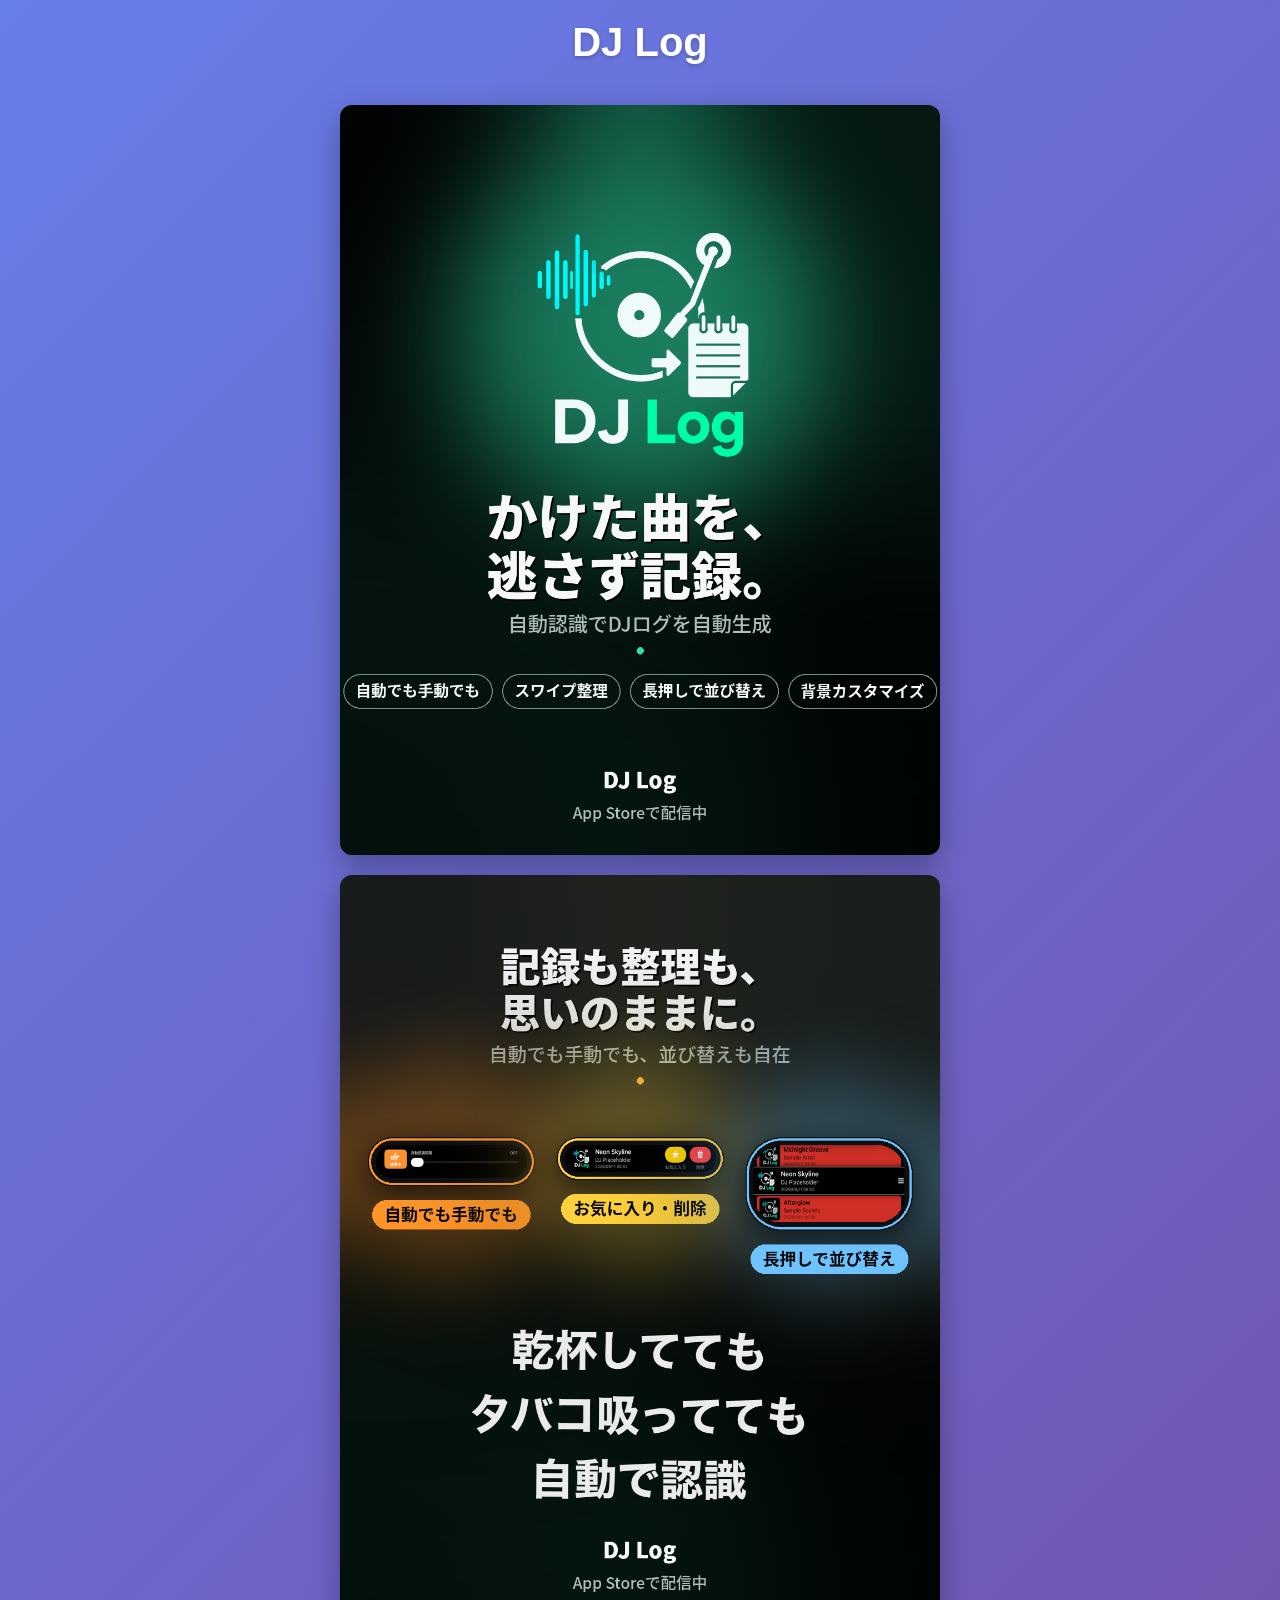
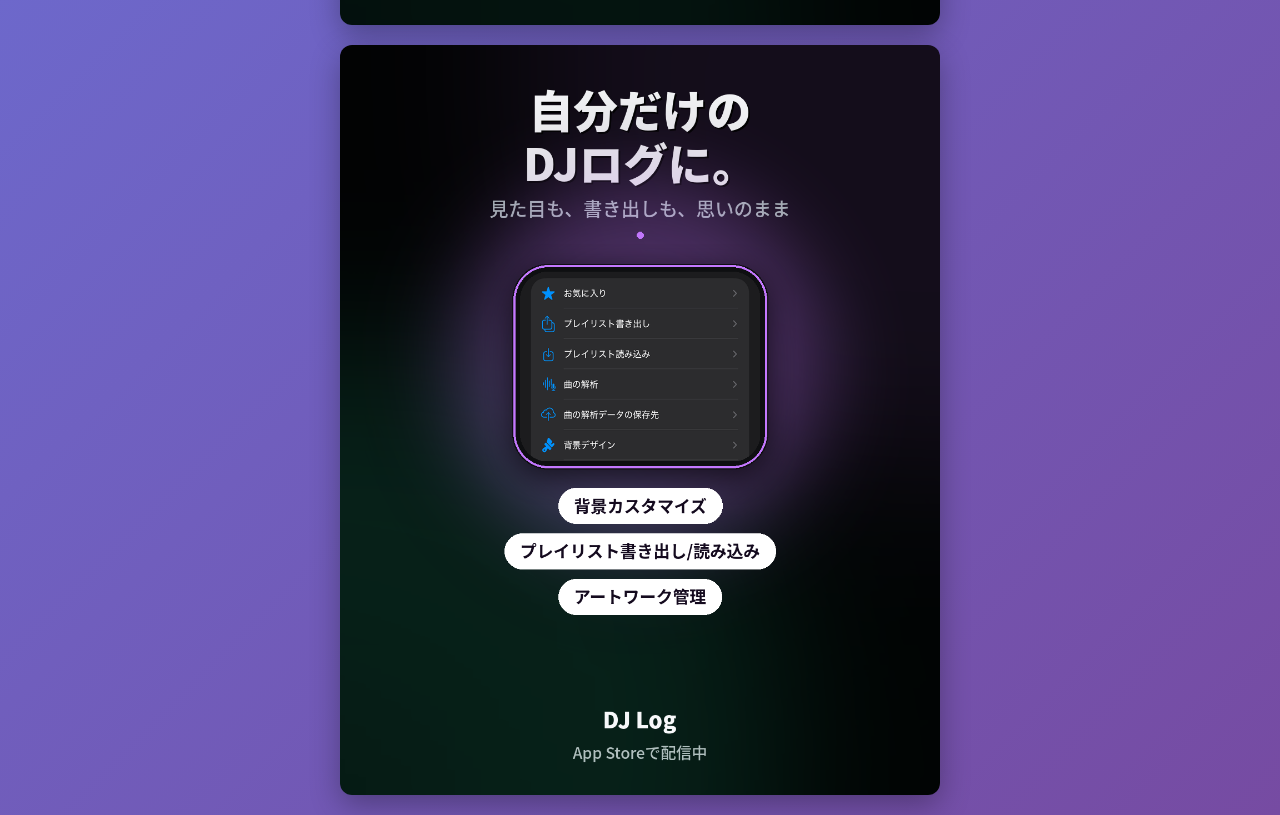
==== index.html @ 454a3922 "Add files via upload" ====
<!DOCTYPE html>
<html lang="ja">
<head>
    <meta charset="UTF-8">
    <meta name="viewport" content="width=device-width, initial-scale=1.0">
    <title>DJ Log</title>
    <style>
        * {
            margin: 0;
            padding: 0;
            box-sizing: border-box;
        }

        body {
            font-family: -apple-system, BlinkMacSystemFont, 'Segoe UI', Roboto, 'Helvetica Neue', Arial, sans-serif;
            background: linear-gradient(135deg, #667eea 0%, #764ba2 100%);
            min-height: 100vh;
            display: flex;
            justify-content: center;
            align-items: center;
            padding: 20px;
        }

        .container {
            max-width: 600px;
            width: 100%;
        }

        .images-wrapper {
            display: flex;
            flex-direction: column;
            gap: 20px;
        }

        .image-item {
            width: 100%;
            border-radius: 12px;
            overflow: hidden;
            box-shadow: 0 10px 30px rgba(0, 0, 0, 0.3);
            transition: transform 0.3s ease, box-shadow 0.3s ease;
        }

        .image-item:hover {
            transform: translateY(-5px);
            box-shadow: 0 15px 40px rgba(0, 0, 0, 0.4);
        }

        .image-item img {
            width: 100%;
            height: auto;
            display: block;
        }

        h1 {
            text-align: center;
            color: white;
            margin-bottom: 40px;
            font-size: 2.5em;
            text-shadow: 0 2px 4px rgba(0, 0, 0, 0.2);
        }
    </style>
</head>
<body>
    <div class="container">
        <h1>DJ Log</h1>
        <div class="images-wrapper">
            <div class="image-item">
                <img src="images/01_hero.png" alt="DJ Log - Hero">
            </div>
            <div class="image-item">
                <img src="images/02_features.png" alt="DJ Log - Features">
            </div>
            <div class="image-item">
                <img src="images/03_customize.png" alt="DJ Log - Customize">
            </div>
        </div>
    </div>
</body>
</html>
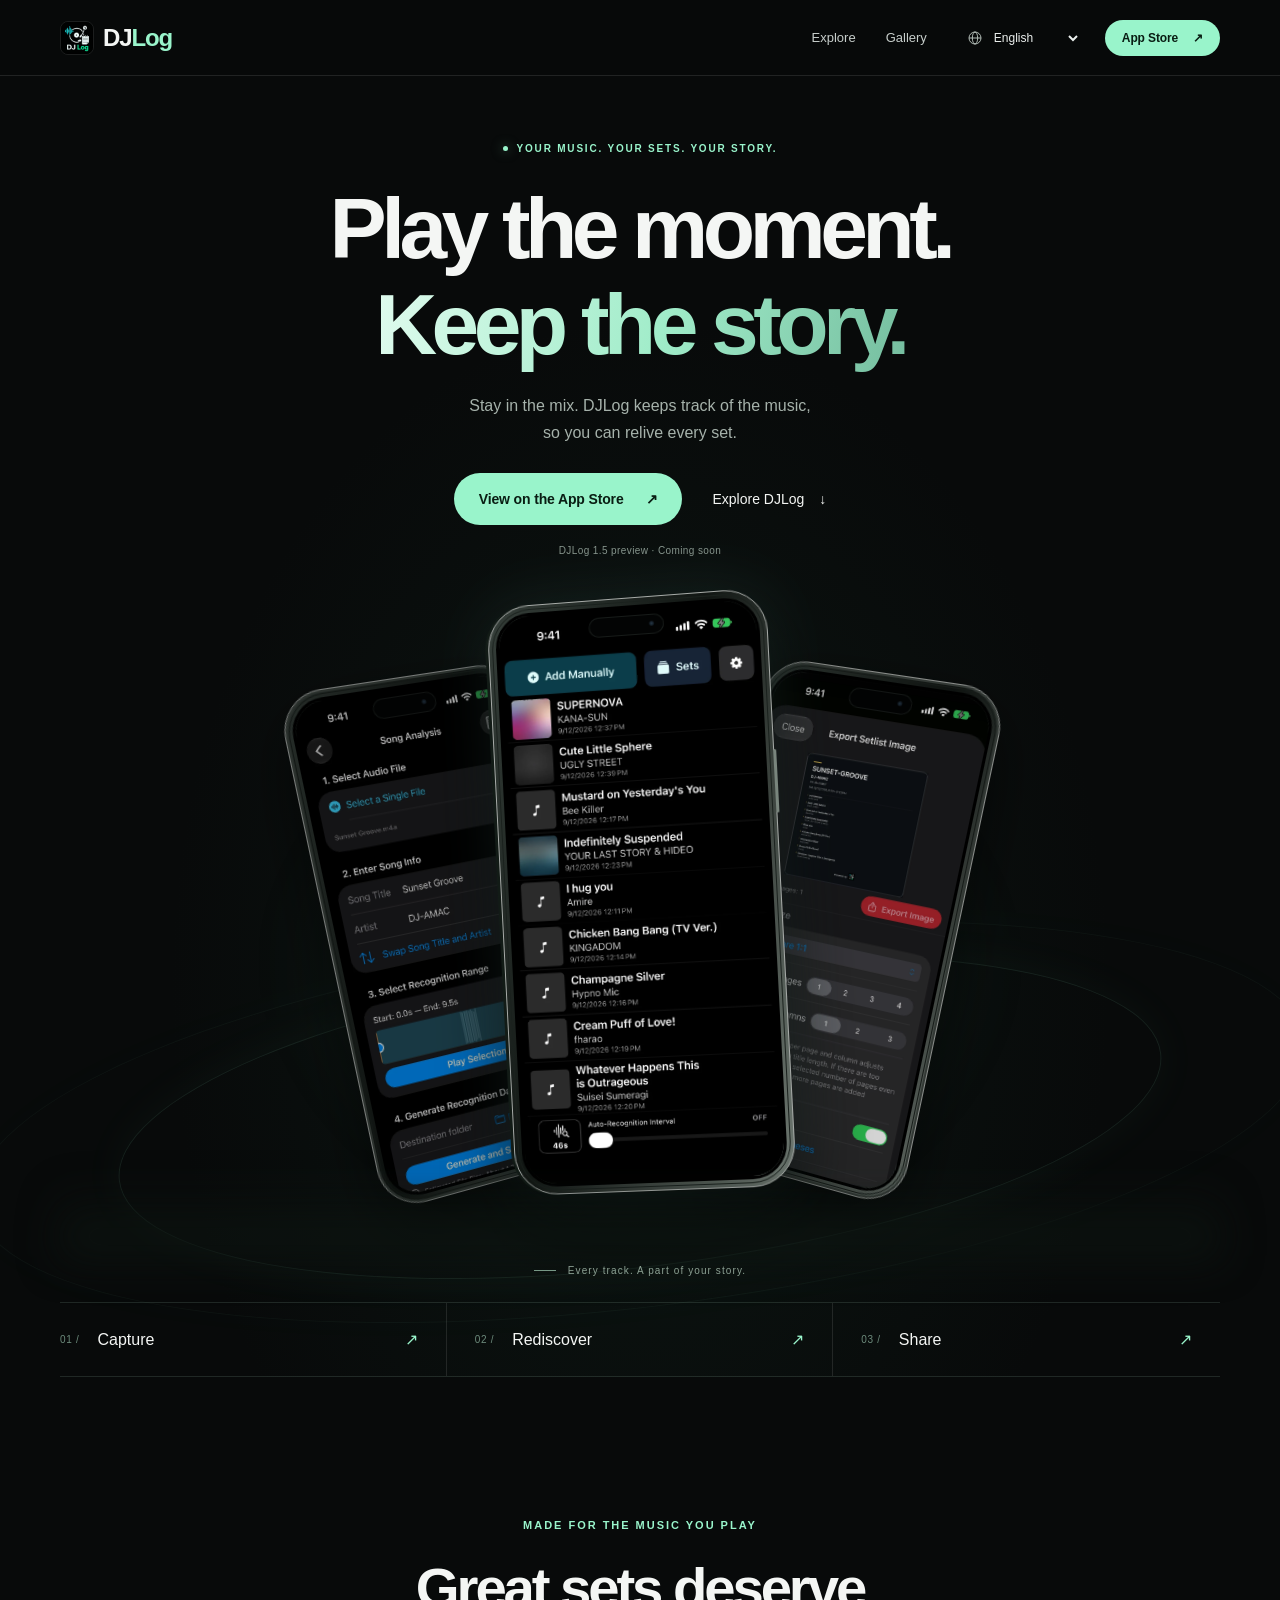
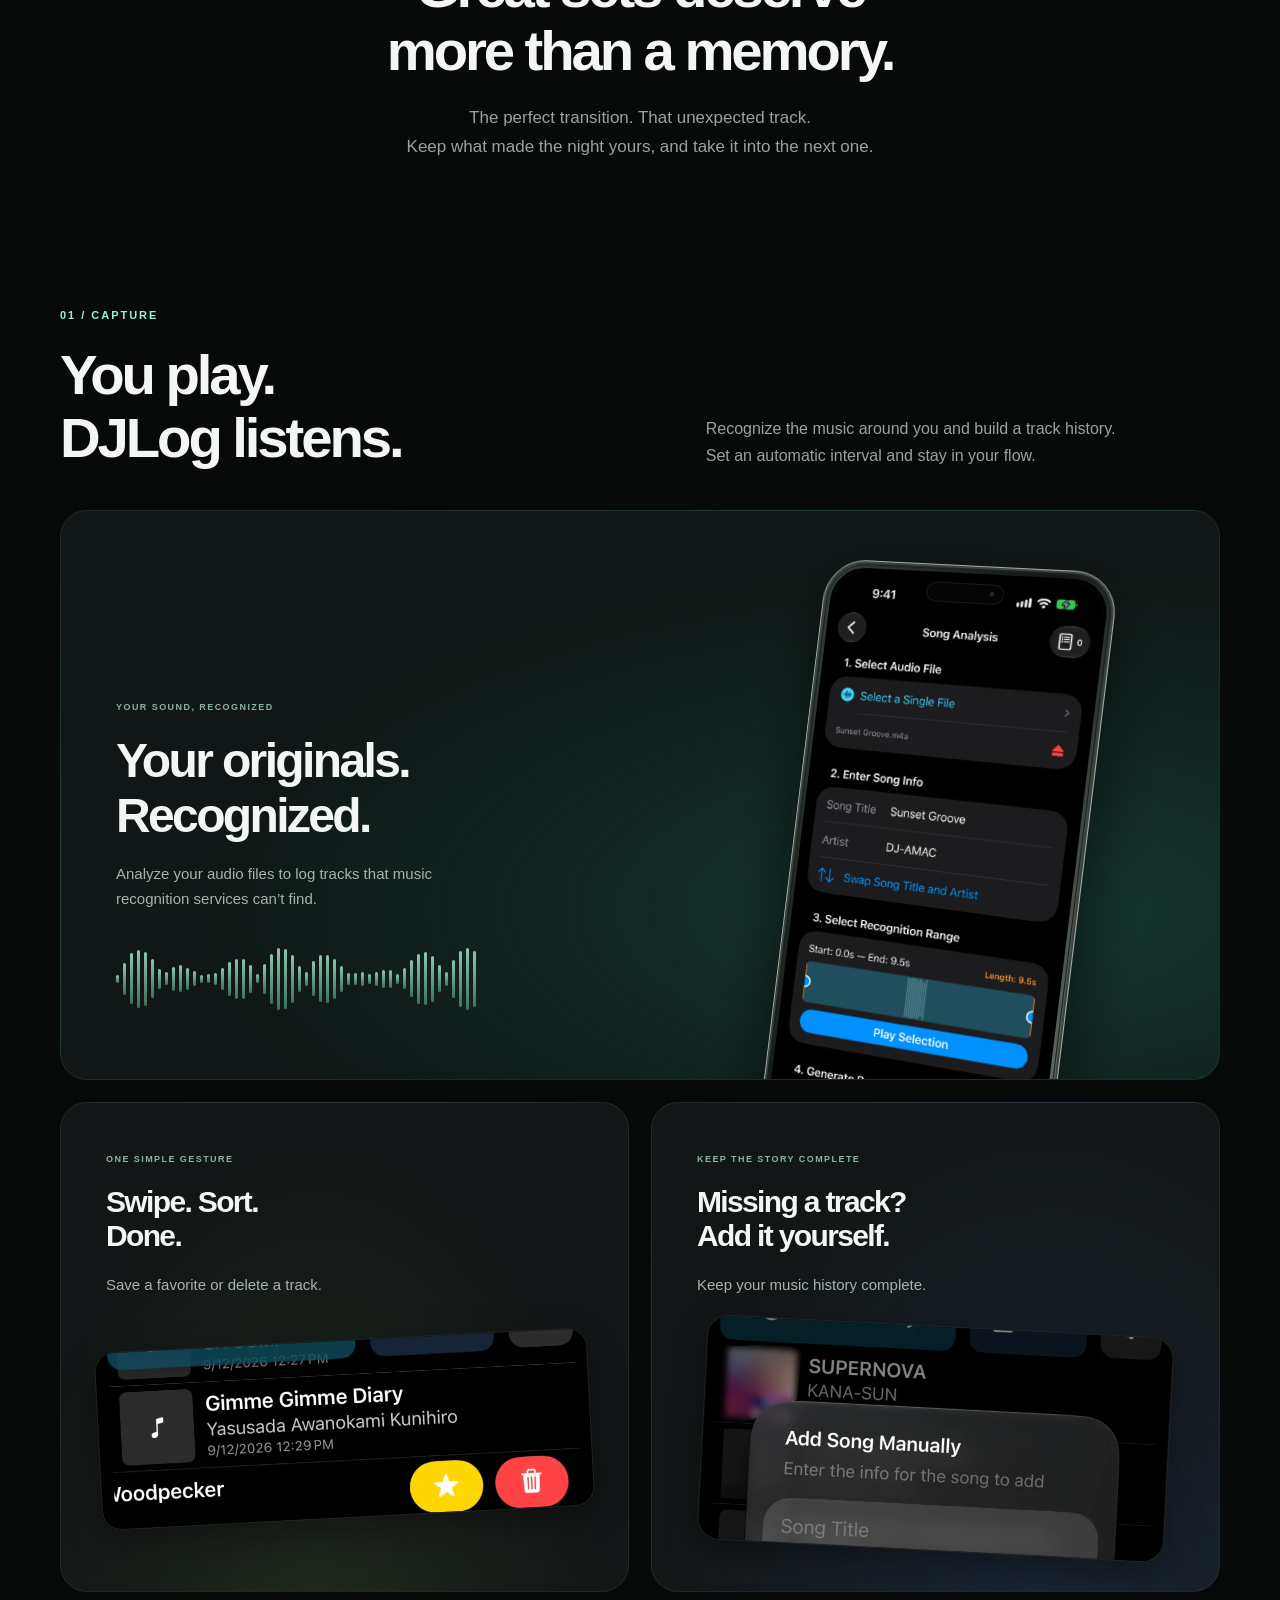
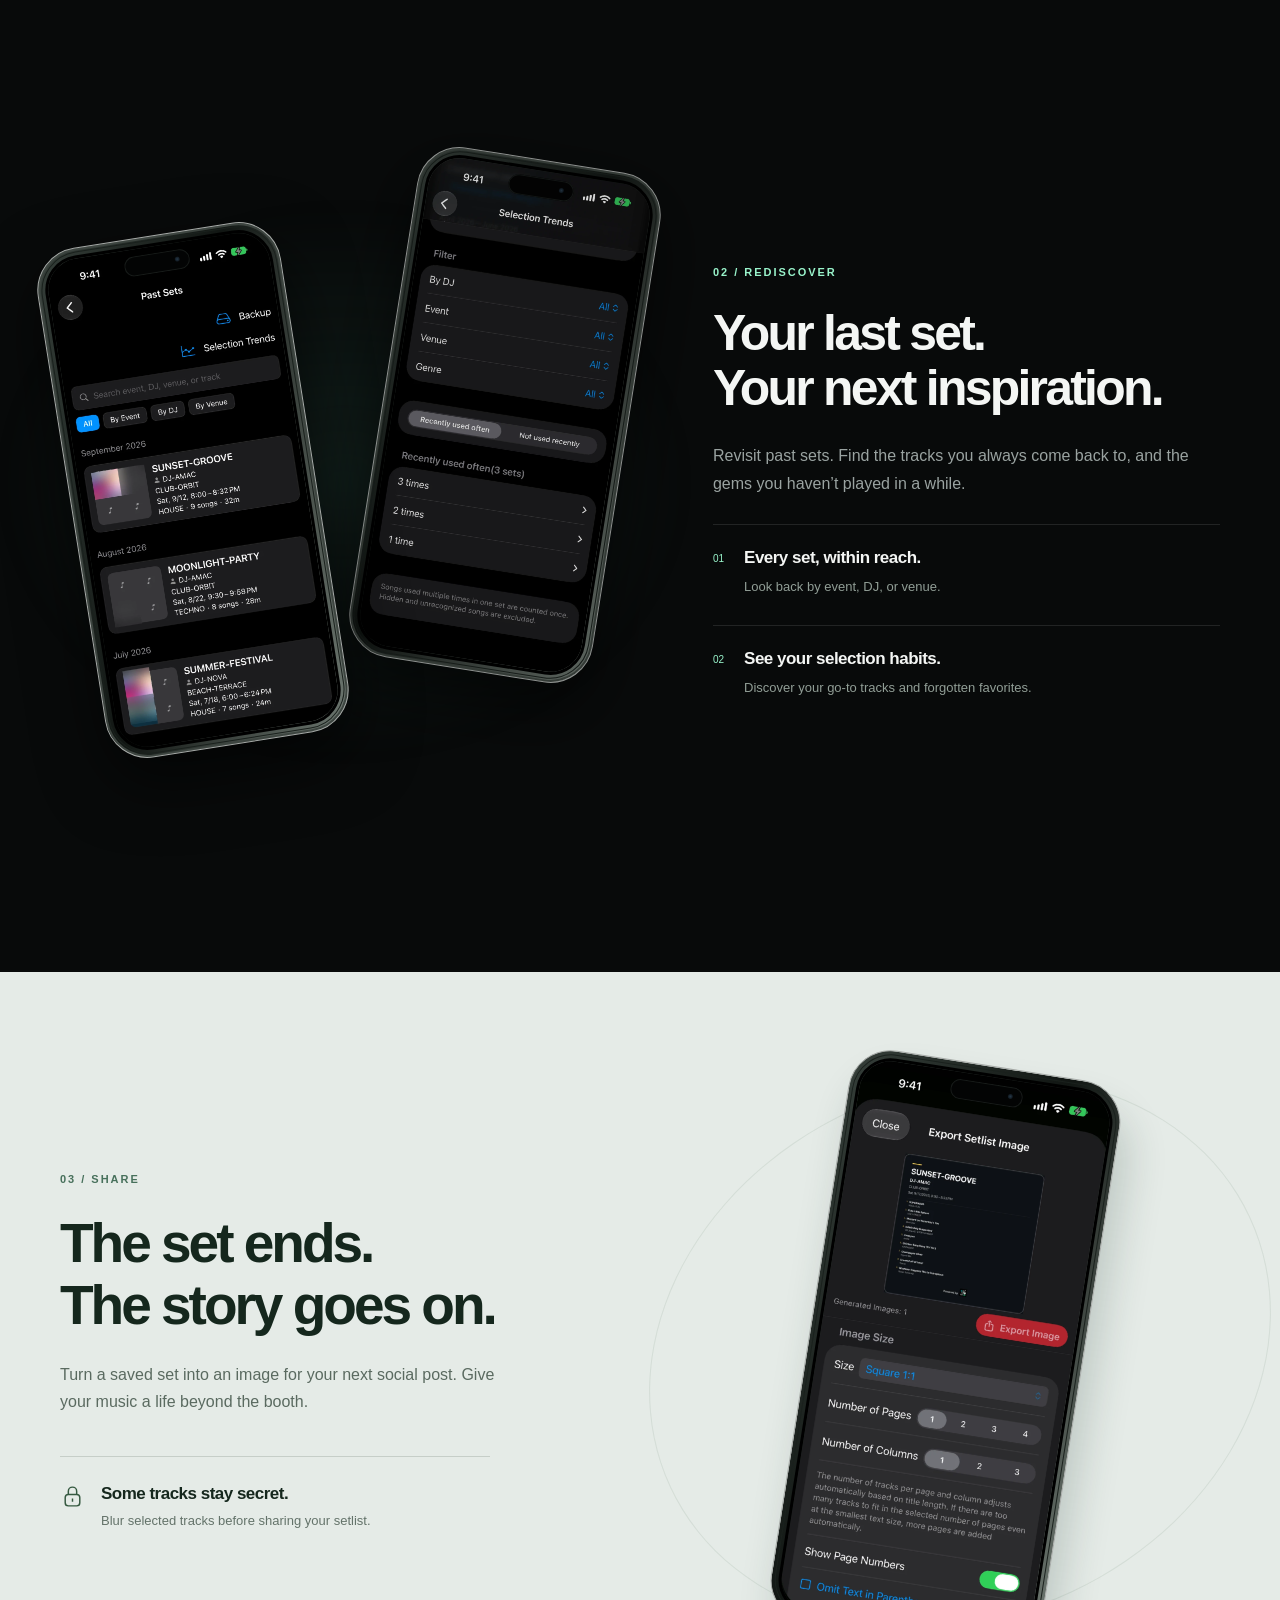
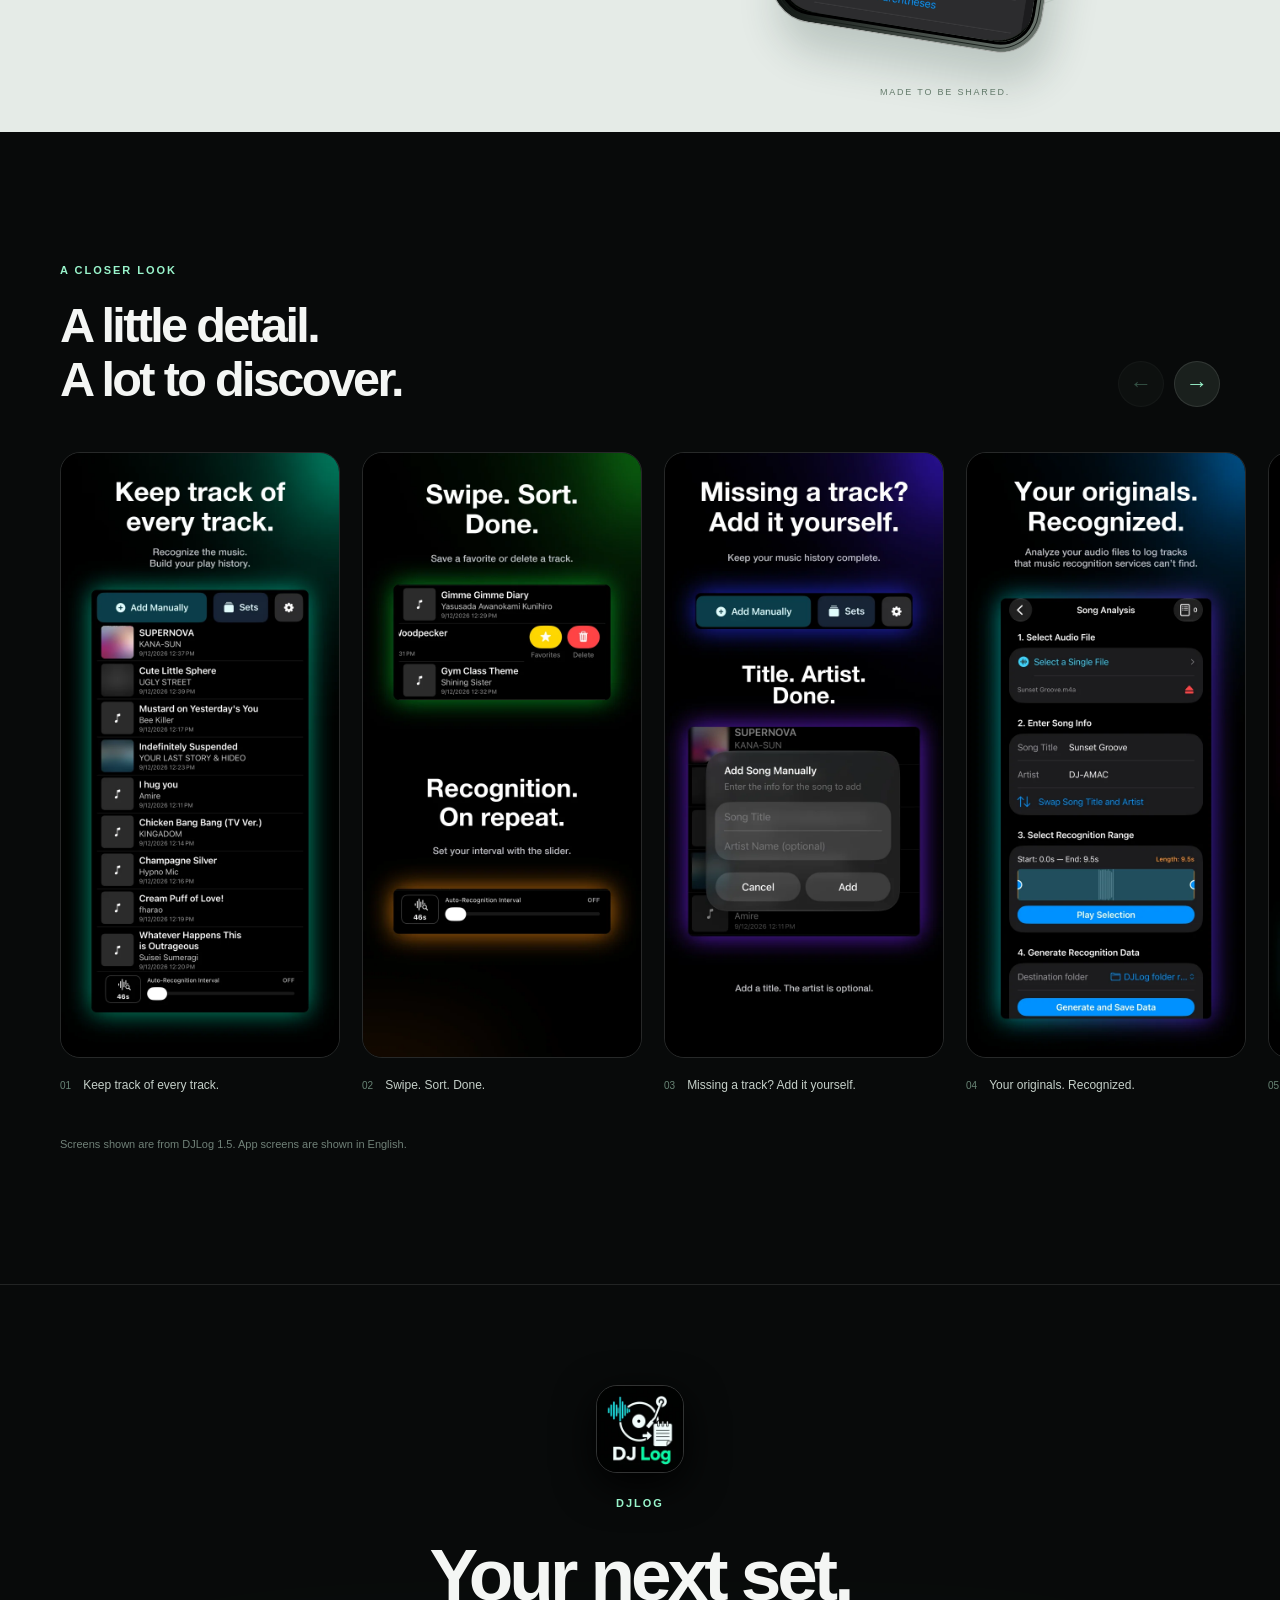
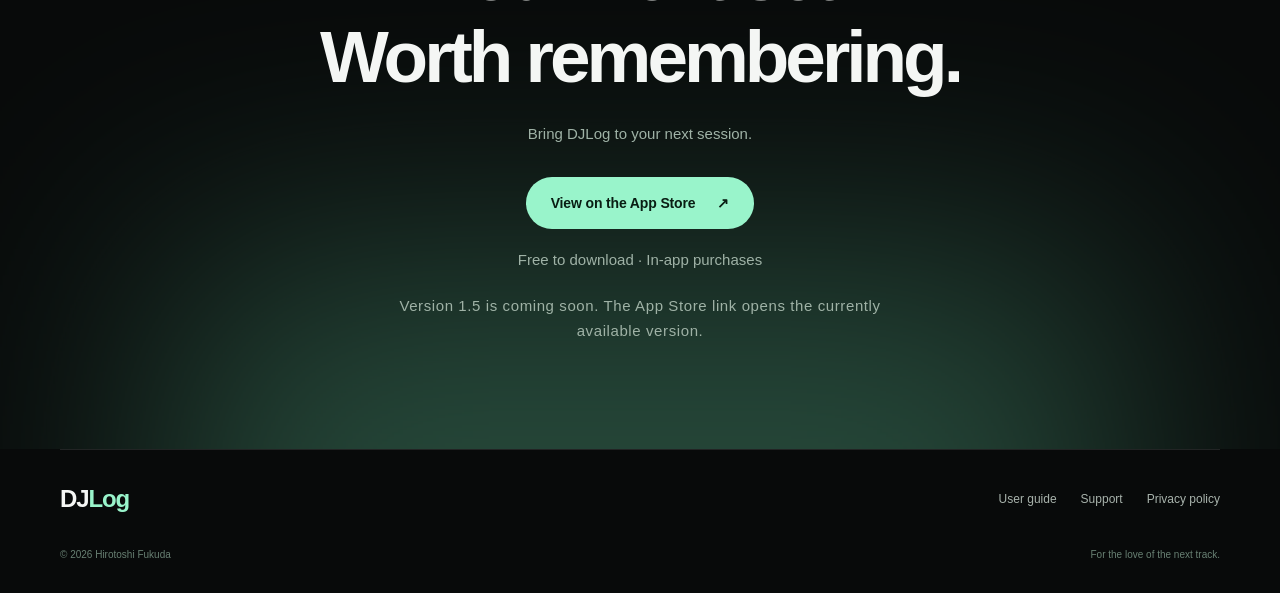
==== commit ccd59456: "Renew homepage design and restore manual page Replace index.html with the redesigned 1.5 preview hom" ====
--- a/index.html
+++ b/index.html
@@ -1,79 +1,101 @@
-<!DOCTYPE html>
-<html lang="ja">
+<!doctype html>
+<html lang="en">
 <head>
-    <meta charset="UTF-8">
-    <meta name="viewport" content="width=device-width, initial-scale=1.0">
-    <title>DJ Log</title>
-    <style>
-        * {
-            margin: 0;
-            padding: 0;
-            box-sizing: border-box;
-        }
-
-        body {
-            font-family: -apple-system, BlinkMacSystemFont, 'Segoe UI', Roboto, 'Helvetica Neue', Arial, sans-serif;
-            background: linear-gradient(135deg, #667eea 0%, #764ba2 100%);
-            min-height: 100vh;
-            display: flex;
-            justify-content: center;
-            align-items: center;
-            padding: 20px;
-        }
-
-        .container {
-            max-width: 600px;
-            width: 100%;
-        }
-
-        .images-wrapper {
-            display: flex;
-            flex-direction: column;
-            gap: 20px;
-        }
-
-        .image-item {
-            width: 100%;
-            border-radius: 12px;
-            overflow: hidden;
-            box-shadow: 0 10px 30px rgba(0, 0, 0, 0.3);
-            transition: transform 0.3s ease, box-shadow 0.3s ease;
-        }
-
-        .image-item:hover {
-            transform: translateY(-5px);
-            box-shadow: 0 15px 40px rgba(0, 0, 0, 0.4);
-        }
-
-        .image-item img {
-            width: 100%;
-            height: auto;
-            display: block;
-        }
-
-        h1 {
-            text-align: center;
-            color: white;
-            margin-bottom: 40px;
-            font-size: 2.5em;
-            text-shadow: 0 2px 4px rgba(0, 0, 0, 0.2);
-        }
-    </style>
+  <meta charset="utf-8">
+  <meta name="viewport" content="width=device-width,initial-scale=1">
+  <meta name="theme-color" content="#080a0a">
+  <meta name="description" content="Capture your music, rediscover your selections, and share your setlists. Meet DJLog 1.5 for iPhone.">
+  <meta name="robots" content="noindex,nofollow">
+  <meta property="og:title" content="DJLog — Play the moment. Keep the story.">
+  <meta property="og:description" content="Your music. Your sets. Your story. Discover DJLog for iPhone.">
+  <meta property="og:type" content="website">
+  <title>DJLog — Play the moment. Keep the story.</title>
+  <link rel="icon" type="image/webp" href="assets/icon.webp">
+  <link rel="stylesheet" href="styles.css">
+  <script src="translations.js" defer></script>
+  <script src="app.js" defer></script>
 </head>
 <body>
-    <div class="container">
-        <h1>DJ Log</h1>
-        <div class="images-wrapper">
-            <div class="image-item">
-                <img src="images/01_hero.png" alt="DJ Log - Hero">
-            </div>
-            <div class="image-item">
-                <img src="images/02_features.png" alt="DJ Log - Features">
-            </div>
-            <div class="image-item">
-                <img src="images/03_customize.png" alt="DJ Log - Customize">
-            </div>
-        </div>
-    </div>
+  <a class="skip" href="#main" data-i18n="skip">Skip to content</a>
+  <header class="header">
+    <nav class="nav wrap" aria-label="Main navigation">
+      <a class="brand" href="#" aria-label="DJLog"><img src="assets/icon.webp" width="34" height="34" alt=""><span>DJ<span class="mint">Log</span></span></a>
+      <div class="nav-links"><a href="#features" data-i18n="navFeatures">Explore</a><a href="#gallery" data-i18n="navGallery">Gallery</a></div>
+      <div class="nav-actions">
+        <label class="language"><svg viewBox="0 0 24 24" aria-hidden="true"><circle cx="12" cy="12" r="9"/><ellipse cx="12" cy="12" rx="4" ry="9"/><path d="M3 12h18"/></svg><span class="sr-only" data-i18n="language">Language</span>
+          <select id="language"><option value="ja" lang="ja">日本語</option><option value="en" lang="en" selected>English</option><option value="zh-hans" lang="zh-Hans">简体中文</option><option value="ko" lang="ko">한국어</option><option value="es" lang="es">Español</option><option value="de" lang="de">Deutsch</option><option value="fr" lang="fr">Français</option></select>
+        </label>
+        <a class="button button-small store-link" href="https://apps.apple.com/app/djlog/id6806450722"><span>App Store</span><span aria-hidden="true">↗</span></a>
+      </div>
+    </nav>
+  </header>
+  <main id="main">
+    <section class="hero" aria-labelledby="hero-title">
+      <div class="hero-copy wrap">
+        <p class="eyebrow"><span class="status-dot"></span><span data-i18n="eyebrow">YOUR MUSIC. YOUR SETS. YOUR STORY.</span></p>
+        <h1 id="hero-title"><span data-i18n="hero1">Play the moment.</span><span class="gradient-text" data-i18n="hero2">Keep the story.</span></h1>
+        <p class="hero-description" data-i18n="heroDescription">Stay in the mix. DJLog keeps track of the music,
+so you can relive every set.</p>
+        <div class="hero-actions"><a class="button store-link" href="https://apps.apple.com/app/djlog/id6806450722"><span data-i18n="store">View on the App Store</span><span aria-hidden="true">↗</span></a><a class="text-link" href="#features"><span data-i18n="explore">Explore DJLog</span><span aria-hidden="true">↓</span></a></div>
+        <p class="preview-note" data-i18n="preview">DJLog 1.5 preview · Coming soon</p>
+      </div>
+      <div class="hero-stage">
+        <div class="halo" aria-hidden="true"></div><div class="orbit orbit-one" aria-hidden="true"></div><div class="orbit orbit-two" aria-hidden="true"></div>
+        <div class="device device-left"><div class="device-screen"><img src="assets/screens/en/analysis.webp" data-screen="analysis" width="820" height="1783" alt="DJLog song analysis" fetchpriority="high"></div><i class="island" aria-hidden="true"></i></div>
+        <div class="device device-right"><div class="device-screen"><img src="assets/screens/en/share.webp" data-screen="share" width="820" height="1783" alt="DJLog setlist sharing" fetchpriority="high"></div><i class="island" aria-hidden="true"></i></div>
+        <div class="device device-center"><div class="device-screen"><img src="assets/screens/en/main.webp" data-screen="main" width="820" height="1783" alt="DJLog music history" fetchpriority="high"></div><i class="island" aria-hidden="true"></i><i class="side-button" aria-hidden="true"></i></div>
+        <div class="stage-caption"><span class="tiny-line"></span><span data-i18n="stageCaption">Every track. A part of your story.</span></div>
+      </div>
+      <div class="pillars wrap"><a href="#capture"><span>01 /</span><strong data-i18n="capture">Capture</strong><span aria-hidden="true">↗</span></a><a href="#discover"><span>02 /</span><strong data-i18n="discover">Rediscover</strong><span aria-hidden="true">↗</span></a><a href="#share"><span>03 /</span><strong data-i18n="share">Share</strong><span aria-hidden="true">↗</span></a></div>
+    </section>
+
+    <section class="intro wrap section" id="features">
+      <p class="eyebrow" data-i18n="introLabel">MADE FOR THE MUSIC YOU PLAY</p>
+      <h2 data-i18n="introTitle">Great sets deserve
+more than a memory.</h2>
+      <p class="intro-description" data-i18n="introDescription">The perfect transition. That unexpected track.
+Keep what made the night yours, and take it into the next one.</p>
+    </section>
+
+    <section class="capture wrap" id="capture" aria-labelledby="capture-title">
+      <div class="section-heading"><p class="eyebrow">01 / <span data-i18n="capture">Capture</span></p><h2 id="capture-title" data-i18n="captureTitle">You play.
+DJLog listens.</h2><p data-i18n="captureDescription">Recognize the music around you and build a track history.
+Set an automatic interval and stay in your flow.</p></div>
+      <div class="feature-grid">
+        <article class="feature-card original-card">
+          <div class="card-copy"><span class="mini-label" data-i18n="originalLabel">YOUR SOUND, RECOGNIZED</span><h3 data-i18n="originalTitle">Your originals.
+Part of the set.</h3><p data-i18n="originalDescription">Analyze your own audio files in advance to recognize tracks that music recognition services can’t find.</p><div class="wave" aria-hidden="true"></div></div>
+          <div class="analysis-visual"><div class="device"><div class="device-screen"><img src="assets/screens/en/analysis.webp" data-screen="analysis" loading="lazy" width="820" height="1783" alt="DJLog song analysis"></div><i class="island" aria-hidden="true"></i></div></div>
+        </article>
+        <article class="feature-card small-card swipe-card"><div class="card-copy"><span class="mini-label" data-i18n="swipeLabel">ONE SIMPLE GESTURE</span><h3 data-i18n="swipeTitle">Swipe. Sort. Done.</h3><p data-i18n="swipeDescription">Save a favorite. Remove a track. Keep your history just the way you want it.</p></div><div class="screen-detail swipe-detail"><img src="assets/screens/en/swipe.webp" data-screen="swipe" loading="lazy" width="820" height="1783" alt="DJLog favorites and delete actions"></div></article>
+        <article class="feature-card small-card manual-card"><div class="card-copy"><span class="mini-label" data-i18n="manualLabel">KEEP THE STORY COMPLETE</span><h3 data-i18n="manualTitle">Missed a track?
+Make it yours.</h3><p data-i18n="manualDescription">Add a title by hand. The artist is optional. Your music history stays complete.</p></div><div class="screen-detail manual-detail"><img src="assets/screens/en/manual.webp" data-screen="manual" loading="lazy" width="820" height="1783" alt="DJLog manual song entry"></div></article>
+      </div>
+    </section>
+
+    <section class="discover section wrap" id="discover" aria-labelledby="discover-title">
+      <div class="discover-visual"><div class="visual-glow" aria-hidden="true"></div><div class="device discover-back"><div class="device-screen"><img src="assets/screens/en/trends.webp" data-screen="trends" loading="lazy" width="820" height="1783" alt="DJLog selection trends"></div><i class="island" aria-hidden="true"></i></div><div class="device discover-front"><div class="device-screen"><img src="assets/screens/en/sets.webp" data-screen="sets" loading="lazy" width="820" height="1783" alt="DJLog past sets"></div><i class="island" aria-hidden="true"></i></div></div>
+      <div class="discover-copy"><p class="eyebrow">02 / <span data-i18n="discover">Rediscover</span></p><h2 id="discover-title" data-i18n="discoverTitle">Your last set.
+Your next inspiration.</h2><p class="section-description" data-i18n="discoverDescription">Revisit past sets. Find the tracks you always come back to, and the gems you haven’t played in a while.</p><div class="detail-row"><span class="detail-number">01</span><div><h3 data-i18n="setsTitle">Every set, within reach.</h3><p data-i18n="setsDescription">Look back by event, DJ, or venue.</p></div></div><div class="detail-row"><span class="detail-number">02</span><div><h3 data-i18n="trendsTitle">See your selection habits.</h3><p data-i18n="trendsDescription">Discover your go-to tracks and forgotten favorites.</p></div></div></div>
+    </section>
+
+    <section class="share-section" id="share" aria-labelledby="share-title"><div class="share-inner wrap"><div class="share-copy"><p class="eyebrow">03 / <span data-i18n="share">Share</span></p><h2 id="share-title" data-i18n="shareTitle">The set ends.
+The story goes on.</h2><p class="section-description" data-i18n="shareDescription">Turn a saved set into an image for your next social post. Give your music a life beyond the booth.</p><div class="secret-note"><svg viewBox="0 0 24 24" aria-hidden="true"><rect x="5" y="10" width="14" height="11" rx="3"/><path d="M8 10V7a4 4 0 0 1 8 0v3m-4 4v3"/></svg><div><h3 data-i18n="secretTitle">Some tracks stay secret.</h3><p data-i18n="secretDescription">Blur selected tracks before sharing.</p></div></div></div><div class="share-visual"><span class="share-orbit" aria-hidden="true"></span><div class="device"><div class="device-screen"><img src="assets/screens/en/share.webp" data-screen="share" loading="lazy" width="820" height="1783" alt="DJLog setlist sharing"></div><i class="island" aria-hidden="true"></i></div><span class="share-label" data-i18n="shareVisualLabel">MADE TO BE SHARED.</span></div></div></section>
+
+    <section class="gallery-section section" id="gallery" aria-labelledby="gallery-title"><div class="wrap gallery-heading"><div><p class="eyebrow" data-i18n="galleryLabel">A CLOSER LOOK</p><h2 id="gallery-title" data-i18n="galleryTitle">A little detail.
+A lot to discover.</h2></div><div class="gallery-controls"><button type="button" id="gallery-prev" aria-label="Previous images">←</button><button type="button" id="gallery-next" aria-label="Next images">→</button></div></div><div class="gallery-track" id="gallery-track" tabindex="0" aria-label="DJLog screenshot gallery">
+      <figure><img src="assets/gallery/en/1.webp" data-poster="1" loading="lazy" width="660" height="1434" alt="Music recognition"><figcaption><span>01</span><span data-i18n="poster1">Keep track of every track.</span></figcaption></figure>
+      <figure><img src="assets/gallery/en/2.webp" data-poster="2" loading="lazy" width="660" height="1434" alt="Swipe actions and recognition interval"><figcaption><span>02</span><span data-i18n="poster2">Swipe. Sort. Done.</span></figcaption></figure>
+      <figure><img src="assets/gallery/en/3.webp" data-poster="3" loading="lazy" width="660" height="1434" alt="Manual song entry"><figcaption><span>03</span><span data-i18n="poster3">Missing a track? Add it yourself.</span></figcaption></figure>
+      <figure><img src="assets/gallery/en/4.webp" data-poster="4" loading="lazy" width="660" height="1434" alt="Original song analysis"><figcaption><span>04</span><span data-i18n="poster4">Your originals. Recognized.</span></figcaption></figure>
+      <figure><img src="assets/gallery/en/5.webp" data-poster="5" loading="lazy" width="660" height="1434" alt="Past sets and selection trends"><figcaption><span>05</span><span data-i18n="poster5">Your past sets. Always within reach.</span></figcaption></figure>
+      <figure><img src="assets/gallery/en/6.webp" data-poster="6" loading="lazy" width="660" height="1434" alt="Setlist sharing"><figcaption><span>06</span><span data-i18n="poster6">Your setlist. Ready to share.</span></figcaption></figure>
+    </div><p class="gallery-note wrap" data-i18n="galleryNote">Screens shown are from DJLog 1.5. App screens are shown in English.</p></section>
+
+    <section class="download" id="download"><div class="download-glow" aria-hidden="true"></div><div class="wrap"><img class="app-icon" src="assets/icon.webp" alt="DJLog" width="88" height="88" loading="lazy"><p class="eyebrow">DJLog</p><h2 data-i18n="downloadTitle">Your next set.
+Worth remembering.</h2><p data-i18n="downloadDescription">Bring DJLog to your next session.</p><a class="button store-link" href="https://apps.apple.com/app/djlog/id6806450722"><span data-i18n="store">View on the App Store</span><span aria-hidden="true">↗</span></a><p class="download-note" data-i18n="downloadNote">Free to download · In-app purchases</p><p class="preview-note" data-i18n="releaseNote">Version 1.5 is coming soon. The App Store link opens the currently available version.</p></div></section>
+  </main>
+  <footer class="footer wrap"><div class="footer-top"><a class="brand" href="#">DJ<span class="mint">Log</span></a><div class="footer-links"><a href="https://fukuda0329-droid.github.io/manual.html" data-page="manual" data-i18n="manualLink">User guide</a><a href="https://fukuda0329-droid.github.io/support.html" data-page="support" data-i18n="supportLink">Support</a><a href="https://fukuda0329-droid.github.io/privacy-policy.html" data-page="privacy-policy" data-i18n="privacyLink">Privacy policy</a></div></div><div class="footer-bottom"><p>© 2026 Hirotoshi Fukuda</p><p data-i18n="footerTag">For the love of the next track.</p></div></footer>
+  <noscript><p class="noscript-note">This page is shown in English. Enable JavaScript to choose a language.</p></noscript>
 </body>
 </html>
--- a/styles.css
+++ b/styles.css
@@ -0,0 +1,9 @@
+@charset "UTF-8";
+:root{color-scheme:dark;--bg:#080a0a;--surface:#111515;--text:#f4f6f4;--muted:#9aa3a1;--mint:#99f4cb;--line:#ffffff1b;--max:1160px}
+*{box-sizing:border-box}html{scroll-behavior:smooth;scroll-padding-top:100px}body{margin:0;background:var(--bg);color:var(--text);font-family:-apple-system,BlinkMacSystemFont,"Segoe UI","Noto Sans",Arial,sans-serif;-webkit-font-smoothing:antialiased}a{color:inherit;text-decoration:none}button,select{font:inherit}button,a,select{-webkit-tap-highlight-color:transparent}button{cursor:pointer}img{display:block;max-width:100%}h1,h2,h3,p,figure{margin:0}h1,h2,h3{letter-spacing:-.055em}h1,h2{font-weight:650;line-height:1.12;text-wrap:balance}h2{font-size:clamp(38px,4.4vw,62px);white-space:pre-line}p{line-height:1.7}button:focus-visible,a:focus-visible,select:focus-visible,[tabindex]:focus-visible{outline:2px solid var(--mint);outline-offset:6px}.wrap{width:min(var(--max),calc(100% - 80px));margin-inline:auto}.section{padding-block:130px}.mint{color:var(--mint)}.sr-only{position:absolute;width:1px;height:1px;padding:0;margin:-1px;overflow:hidden;clip:rect(0,0,0,0);white-space:nowrap;border:0}.skip{position:fixed;left:20px;top:-80px;background:var(--mint);color:#07110c;padding:15px;z-index:100}.skip:focus{top:15px}.header{height:76px;position:sticky;top:0;z-index:30;border-bottom:1px solid var(--line);background:#080a0ae8;backdrop-filter:blur(22px)}.nav{height:100%;display:flex;align-items:center;gap:40px}.brand{font-size:24px;font-weight:720;letter-spacing:-1.1px;display:flex;align-items:center;gap:9px}.brand>span{display:inline}.brand img{border-radius:8px;border:1px solid #ffffff16}.nav-links{display:flex;gap:30px;margin-left:auto;color:#c7cecb;font-size:13px}.nav-links a:hover,.footer a:hover{color:var(--mint)}.nav-actions{display:flex;align-items:center;gap:24px}.language{display:flex;align-items:center;gap:7px}.language svg{width:16px;height:16px;fill:none;stroke:#bac4be;stroke-width:1.4}.language select{color:#ebefed;border:0;background:transparent;font-size:12px;width:91px;min-height:44px;cursor:pointer}.language option{background:#151a18;color:#fff}.button{display:inline-flex;align-items:center;justify-content:center;gap:22px;min-height:52px;padding:14px 25px;border-radius:50px;background:var(--mint);color:#091d13;font-size:14px;font-weight:650;transition:background .2s,transform .2s;letter-spacing:-.01em}.button:hover{background:#b8ffdd;transform:translateY(-2px)}.button-small{font-size:12px;padding:9px 17px;min-height:36px;gap:15px}.eyebrow{font-size:11px;line-height:1.5;letter-spacing:.18em;font-weight:600;color:var(--mint);text-transform:uppercase}.hero{position:relative;overflow:hidden;background:radial-gradient(ellipse at 50% 70%,#17362945,transparent 52%)}.hero-copy{text-align:center;position:relative;z-index:3;padding-top:65px}.hero-copy .eyebrow{display:flex;align-items:center;justify-content:center;gap:9px;font-size:10px}.status-dot{width:5px;height:5px;border-radius:50%;background:var(--mint);box-shadow:0 0 12px #99f4cb80}.hero h1{font-size:clamp(56px,6.7vw,94px);margin:24px 0 20px;letter-spacing:-.065em}.hero h1>span{display:block}.gradient-text{color:var(--mint);background:linear-gradient(105deg,#f1fff8 20%,#a0ecc9 52%,#549a7f 90%);-webkit-background-clip:text;background-clip:text;-webkit-text-fill-color:transparent}.hero-description{color:#a6b2ab;font-size:16px;white-space:pre-line;line-height:1.7}.hero-actions{display:flex;gap:30px;justify-content:center;align-items:center;margin-top:27px}.text-link{display:inline-flex;gap:15px;align-items:center;font-size:14px}.text-link:hover{color:var(--mint)}.preview-note{font-size:10px;letter-spacing:.04em;color:#86948c;margin-top:17px}.hero-stage{height:705px;position:relative;max-width:1160px;margin:38px auto 0;perspective:1600px}.halo{width:760px;height:570px;position:absolute;left:50%;top:80px;transform:translateX(-50%);background:radial-gradient(ellipse,#75f5b92c 0,#34775a1f 30%,transparent 68%);filter:blur(25px)}.orbit{position:absolute;width:1050px;height:300px;left:50%;top:370px;transform:translateX(-50%) rotate(-7deg);border:1px solid #9cf4ce19;border-radius:50%;box-shadow:0 0 50px #90fac80a}.orbit-two{width:1340px;height:370px;top:340px;opacity:.45}.device{position:relative;width:280px;padding:7px;border:1px solid #a7aba8;border-radius:43px;background:linear-gradient(110deg,#a4a9a6 0,#333c37 3%,#111613 45%,#6b756e 98%,#c7d6cb);box-shadow:inset 0 0 0 2px #3d4540,0 25px 65px #0009;flex-shrink:0}.device::before{content:"";position:absolute;inset:3px;border:1px solid #1a211d;border-radius:40px;pointer-events:none}.device-screen{overflow:hidden;border-radius:35px;background:#000;border:3px solid #000;aspect-ratio:1206 / 2622}.device img{width:100%;height:100%;object-fit:cover}.island{position:absolute;top:17px;left:50%;transform:translateX(-50%);width:27%;height:20px;border-radius:20px;background:#030404;box-shadow:inset 0 0 0 1px #171b19}.island::after{content:"";position:absolute;width:5px;height:5px;right:10px;top:7px;background:radial-gradient(circle,#263949,#06090c);border-radius:50%}.side-button{position:absolute;width:3px;height:63px;top:160px;right:-3px;background:#79857d;border-radius:2px}.hero-stage>.device{position:absolute;left:50%;top:0}.hero-stage .device-center{width:282px;z-index:3;transform:translateX(-50%) rotateY(-6deg) rotateZ(-3deg);box-shadow:-3px 0 0 #121b16,0 0 60px #9affe816,0 36px 70px #000c}.hero-stage .device-left{width:245px;top:78px;transform:translateX(-127%) rotateY(22deg) rotateZ(-12deg);filter:brightness(.72);z-index:1}.hero-stage .device-right{width:245px;top:74px;transform:translateX(29%) rotateY(-23deg) rotateZ(12deg);filter:brightness(.83);z-index:2}.hero-stage::after{content:"";position:absolute;bottom:45px;left:0;right:0;height:70px;background:linear-gradient(transparent,#0d1511);filter:blur(20px);z-index:4;pointer-events:none}.stage-caption{position:absolute;bottom:26px;left:0;right:0;text-align:center;font-size:10px;color:#8da194;letter-spacing:.11em;display:flex;align-items:center;justify-content:center;gap:12px;z-index:5}.tiny-line{width:22px;height:1px;background:#779886}.pillars{display:grid;grid-template-columns:repeat(3,1fr);border-top:1px solid #bce7cd22;border-bottom:1px solid #bce7cd22}.pillars a{display:flex;align-items:center;gap:18px;padding:27px 28px;border-right:1px solid var(--line)}.pillars a:first-child{padding-left:0}.pillars a:last-child{border:0}.pillars a>span:first-child{color:#6d8b7c;font-size:10px;letter-spacing:.07em}.pillars strong{font-size:16px;font-weight:500}.pillars a>span:last-child{color:var(--mint);margin-left:auto}.pillars a:hover strong{color:var(--mint)}.intro{text-align:center;padding-block:140px 145px}.intro h2{margin:22px auto;font-size:clamp(40px,4.4vw,61px)}.intro-description{color:var(--muted);font-size:17px;white-space:pre-line}.section-heading{margin-bottom:40px;display:grid;grid-template-columns:1.1fr 1fr;column-gap:80px}.section-heading .eyebrow{grid-column:1/-1;margin-bottom:20px}.section-heading>p:last-child{align-self:end;color:var(--muted);font-size:16px;max-width:430px;white-space:pre-line}.feature-grid{display:grid;grid-template-columns:1fr 1fr;gap:22px}.feature-card{border-radius:27px;border:1px solid #ffffff13;overflow:hidden;background:#121616;position:relative}.original-card{grid-column:1/-1;display:grid;grid-template-columns:1fr 1fr;height:570px;background:radial-gradient(ellipse at 80% 70%,#14584b80,transparent 60%),#101716}.card-copy{position:relative;z-index:2;padding:45px}.original-card .card-copy{padding:65px 55px;align-self:center}.mini-label{font-size:9px;font-weight:650;letter-spacing:.16em;color:#8bb3a0}.card-copy h3{font-size:36px;line-height:1.15;margin:19px 0 18px;white-space:pre-line;font-weight:600}.original-card h3{font-size:48px}.card-copy p{font-size:15px;color:#a7b3ae;max-width:370px}.wave{display:flex;align-items:center;gap:4px;height:64px;margin-top:35px}.wave i{display:block;width:3px;border-radius:3px;background:linear-gradient(#b7ffdf,#4b8f70);opacity:.75}.analysis-visual{display:flex;align-items:flex-start;justify-content:center;padding-top:52px;perspective:1000px}.analysis-visual .device{width:300px;transform:rotate(7deg) rotateY(-14deg)}.small-card{height:490px}.small-card .card-copy{padding-bottom:20px}.small-card h3{font-size:30px}.screen-detail{position:relative;overflow:hidden;box-shadow:0 12px 35px #0006;background:#000;border:1px solid #ffffff20}.screen-detail img{position:absolute;width:100%;height:auto;max-width:none}.swipe-card{background:radial-gradient(ellipse at 45% 110%,#35462866,transparent 65%),#121616}.swipe-detail{width:calc(100% - 74px);height:178px;border-radius:20px;margin:23px auto 0;transform:rotate(-3deg)}.swipe-detail img{top:-132px}.manual-card{background:radial-gradient(ellipse at 70% 120%,#26395a80,transparent 70%),#121616}.manual-detail{width:calc(100% - 100px);height:225px;margin:9px auto 0;border-radius:22px;transform:rotate(3deg)}.manual-detail img{top:-118px}.discover{display:grid;grid-template-columns:1.12fr 1fr;align-items:center;gap:85px;padding-block:160px}.discover-visual{height:660px;position:relative;perspective:1600px}.visual-glow{position:absolute;inset:30px -90px;background:radial-gradient(ellipse,#2a564848,transparent 64%);filter:blur(15px)}.discover-visual>.device{position:absolute;top:80px;width:246px}.discover-front{left:10px;transform:rotate(-9deg);z-index:2}.discover-back{right:0;transform:rotate(9deg);top:5px!important;filter:brightness(.85)}.discover-copy h2{font-size:clamp(36px,3.9vw,54px);margin:25px 0}.section-description{font-size:16px;color:var(--muted)}.detail-row{display:flex;gap:20px;border-top:1px solid var(--line);padding-top:23px;margin-top:27px}.detail-number{color:var(--mint);font-size:10px;padding-top:5px}.detail-row h3{font-size:17px;letter-spacing:-.03em;font-weight:550}.detail-row p{font-size:13px;color:#919e96;margin-top:8px}.share-section{background:#e5ebe7;color:#15271d;overflow:hidden}.share-inner{display:grid;grid-template-columns:1fr 1fr;align-items:center;min-height:760px;gap:60px}.share-section .eyebrow{color:#47705b}.share-copy h2{margin:25px 0;font-size:clamp(38px,4.3vw,59px)}.share-section .section-description{color:#5a6a60;max-width:440px}.secret-note{display:flex;gap:16px;margin-top:40px;padding-top:27px;border-top:1px solid #14291a26;max-width:430px}.secret-note svg{width:25px;height:25px;fill:none;stroke:#355940;stroke-width:1.4;flex-shrink:0}.secret-note h3{font-size:17px;letter-spacing:-.03em}.secret-note p{color:#64736a;font-size:13px;margin-top:6px}.share-visual{position:relative;height:760px;display:flex;justify-content:center;align-items:center}.share-visual .device{width:275px;transform:rotate(9deg);box-shadow:12px 28px 40px #203b3433}.share-orbit{position:absolute;left:-30px;right:-60px;height:530px;border:1px solid #496a521c;border-radius:50%;transform:rotate(-25deg)}.share-label{position:absolute;bottom:35px;left:0;right:0;text-align:center;font-size:9px;letter-spacing:.2em;color:#637a6a}.gallery-heading{display:flex;justify-content:space-between;align-items:flex-end;margin-bottom:45px}.gallery-heading h2{font-size:clamp(35px,3.8vw,54px);margin-top:20px}.gallery-controls{display:flex;gap:10px}.gallery-controls button{border:1px solid #ffffff1b;background:#1a201d;color:var(--mint);width:46px;height:46px;border-radius:50%;font-size:22px;transition:background .2s}.gallery-controls button:hover{background:#293c32}.gallery-controls button:disabled{opacity:.3;cursor:default}.gallery-track{display:flex;gap:22px;overflow-x:auto;scroll-snap-type:x mandatory;scrollbar-width:thin;scrollbar-color:#385344 transparent;padding:0 max(40px,calc((100vw - var(--max))/2)) 25px;scroll-padding-inline:max(40px,calc((100vw - var(--max))/2))}.gallery-track figure{flex:0 0 280px;scroll-snap-align:start;min-width:0}.gallery-track img{width:280px;height:auto;border-radius:20px;border:1px solid #ffffff20}.gallery-track figcaption{display:flex;gap:12px;align-items:baseline;font-size:12px;line-height:1.5;color:#c5d0c9;margin-top:18px}.gallery-track figcaption>span:first-child{color:#688475;font-size:10px}.gallery-note{color:#708178;font-size:11px;margin-top:16px}.download{position:relative;isolation:isolate;text-align:center;overflow:hidden;padding:100px 0 105px;border-top:1px solid var(--line)}.download-glow{position:absolute;width:950px;height:700px;left:50%;bottom:-500px;transform:translateX(-50%);background:#74e9b5;filter:blur(135px);opacity:.28;z-index:-1}.app-icon{border-radius:21px;margin:0 auto 22px;border:1px solid #ffffff2b;box-shadow:0 12px 40px #000}.download h2{font-size:clamp(45px,5.7vw,80px);margin:23px 0}.download>.wrap>p:not(.eyebrow){color:#9fb2a6;font-size:15px}.download .button{margin-top:31px}.download>.wrap>.download-note{font-size:11px;margin-top:18px}.download>.wrap>.preview-note{font-size:10px;max-width:540px;margin:20px auto 0}.footer{padding-top:35px;padding-bottom:30px;border-top:1px solid var(--line)}.footer-top,.footer-bottom{display:flex;align-items:center;justify-content:space-between}.footer .brand{gap:0}.footer-links{display:flex;gap:24px;font-size:12px;color:#a8b3ac}.footer-bottom{margin-top:33px;font-size:10px;color:#688073}.noscript-note{text-align:center;font-size:13px;padding:20px;color:#abbdb1}html[lang="ja"] h1{letter-spacing:-.075em;font-size:clamp(48px,5.8vw,82px)}html[lang="ja"] h2{letter-spacing:-.07em}html[lang="ja"] .hero-description{font-size:15px}html[lang="de"] .hero h1,html[lang="fr"] .hero h1{font-size:clamp(48px,6vw,82px)}
+@media(min-width:1600px){.hero-copy{padding-top:80px}.hero-stage{margin-top:45px}}@media(max-width:1000px){.wrap{width:calc(100% - 48px)}.nav{gap:24px}.nav-actions{gap:15px}.hero h1{font-size:72px}.section-heading{gap:25px}.card-copy{padding:32px}.original-card .card-copy{padding:40px}.original-card h3{font-size:39px}.original-card{height:530px}.analysis-visual .device{width:250px}.small-card{height:450px}.small-card h3{font-size:27px}.swipe-detail{width:calc(100% - 40px);height:160px}.swipe-detail img{top:-109px}.manual-detail{width:calc(100% - 50px);height:205px}.manual-detail img{top:-94px}.discover{gap:40px;padding-block:125px}.discover-visual>.device{width:210px}.discover-visual{height:560px}.discover-front{left:0}.discover-back{right:-10px}.share-inner{gap:25px;min-height:700px}.share-visual{height:700px}.share-visual .device{width:250px}.gallery-track{padding-inline:24px;scroll-padding-inline:24px}}
+@media(max-width:700px){.wrap{width:calc(100% - 40px)}.header{height:65px}.nav{gap:8px}.brand{font-size:21px;gap:7px}.brand img{width:29px;height:29px}.nav-links{display:none}.nav-actions{margin-left:auto;gap:12px}.language{gap:3px}.language svg{width:14px;height:14px}.language select{font-size:11px;width:83px}.button-small{font-size:10px;padding:8px 11px;gap:6px;min-height:34px}.hero-copy{padding-top:48px}.hero-copy .eyebrow{font-size:8px;letter-spacing:.13em}.hero h1,html[lang="de"] .hero h1,html[lang="fr"] .hero h1{font-size:clamp(42px,9.3vw,62px);margin:23px 0 20px}html[lang="ja"] h1{font-size:clamp(32px,8.3vw,54px);line-height:1.25}.hero-description,html[lang="ja"] .hero-description{font-size:13px;max-width:330px;margin-inline:auto;white-space:normal}.hero-actions{gap:20px;margin-top:25px}.hero-actions .button{font-size:12px;padding:13px 19px;gap:14px;min-height:46px}.text-link{font-size:12px;gap:7px}.preview-note{font-size:9px}.hero-stage{height:527px;width:100%;margin-top:34px}.hero-stage .device-center{width:208px;border-radius:34px}.device{padding:6px}.device::before{border-radius:32px}.device-screen{border-radius:28px}.island{height:15px;top:13px}.island::after{top:5px;height:4px;width:4px;right:7px}.hero-stage .device-left,.hero-stage .device-right{width:166px;top:80px;border-radius:28px}.hero-stage .device-left{transform:translateX(-129%) rotateY(25deg) rotateZ(-12deg)}.hero-stage .device-right{transform:translateX(29%) rotateY(-25deg) rotateZ(12deg)}.hero-stage .device-left .device-screen,.hero-stage .device-right .device-screen{border-radius:22px}.hero-stage .device-left .island,.hero-stage .device-right .island{height:11px;top:12px}.hero-stage .device-left .island::after,.hero-stage .device-right .island::after{top:3px}.halo{width:500px;height:440px;top:60px}.orbit{width:670px;height:180px;top:300px}.orbit-two{width:800px;height:210px;top:285px}.hero-stage::after{bottom:30px;height:40px}.stage-caption{bottom:23px;font-size:8px;letter-spacing:.06em}.pillars a{padding:21px 10px;gap:8px}.pillars a:first-child{padding-left:0}.pillars strong{font-size:12px}.pillars a>span:first-child{font-size:8px}.pillars a>span:last-child{font-size:13px}.section{padding-block:83px}.intro{padding-block:85px 86px}.intro .eyebrow{font-size:9px}.intro h2{font-size:34px;margin:20px 0}.intro-description{font-size:14px;white-space:normal}.section-heading{display:block;margin-bottom:28px}.section-heading .eyebrow{margin-bottom:16px}.section-heading h2{font-size:40px}.section-heading>p:last-child{font-size:14px;margin-top:22px;max-width:none}.feature-grid{grid-template-columns:1fr;gap:16px}.original-card{height:740px;display:block;grid-column:auto}.original-card .card-copy{padding:35px 30px}.original-card h3{font-size:36px}.card-copy p{font-size:14px}.wave{height:42px;margin-top:24px}.wave i{max-height:40px}.analysis-visual{padding-top:0;position:absolute;top:352px;left:0;right:0}.analysis-visual .device{width:247px}.small-card{height:445px}.card-copy{padding:32px 30px}.small-card h3{font-size:29px;margin:15px 0}.swipe-detail{width:calc(100% - 50px);height:167px;margin-top:18px}.swipe-detail img{top:calc(-1 * (100vw - 92px) * .31)}.manual-detail{width:calc(100% - 65px);height:218px}.manual-detail img{top:calc(-1 * (100vw - 107px) * .31)}.discover{display:flex;flex-direction:column-reverse;gap:46px;overflow:hidden}.discover-copy h2{font-size:40px}.section-description{font-size:14px}.discover-visual{width:100%;max-width:440px;height:505px}.discover-visual>.device{width:198px;top:65px}.discover-front{left:calc(50% - 177px)}.discover-back{right:calc(50% - 177px)}.detail-row{margin-top:22px;padding-top:20px}.share-inner{display:block;padding-top:65px}.share-copy h2{font-size:40px}.share-visual{height:625px}.share-visual .device{width:235px;border-radius:34px}.share-orbit{left:-40px;right:-40px;height:420px}.share-label{bottom:25px}.secret-note{margin-top:27px}.gallery-heading{align-items:flex-end;margin-bottom:30px;gap:14px}.gallery-heading h2{font-size:33px}.gallery-controls{gap:7px}.gallery-controls button{height:36px;width:36px;font-size:18px}.gallery-track{gap:16px;padding-inline:20px;scroll-padding-inline:20px}.gallery-track figure{flex-basis:245px}.gallery-track img{width:245px}.gallery-track figcaption{font-size:11px}.gallery-note{font-size:10px}.download{padding:70px 0}.download h2{font-size:44px}.download .app-icon{width:75px;height:75px;border-radius:17px}.download>.wrap>p:not(.eyebrow){font-size:13px}.download>.wrap>.download-note{font-size:10px}.download>.wrap>.preview-note{font-size:9px}.footer-top{align-items:flex-start;gap:23px}.footer-links{flex-wrap:wrap;justify-content:flex-end;gap:12px 18px;font-size:10px;max-width:250px}.footer-bottom{gap:15px;align-items:flex-start;font-size:9px}.footer-bottom p:last-child{text-align:right}}
+@media(max-width:360px){.wrap{width:calc(100% - 30px)}.nav-actions{gap:7px}.nav .brand img{display:none}.hero-actions{gap:13px}.hero-actions .button{padding-inline:15px}.hero-stage .device-center{width:195px}.hero-stage .device-left,.hero-stage .device-right{width:150px}.hero-stage{height:500px}.original-card .card-copy{padding:30px 24px}.original-card h3{font-size:33px}.gallery-heading h2{font-size:29px}.pillars strong{font-size:11px}}
+@media(prefers-reduced-motion:reduce){html{scroll-behavior:auto}*,*::before,*::after{animation:none!important;transition:none!important}.button:hover{transform:none}}
+/* Let translated copy determine the mobile card height. */
+@media(max-width:700px){.original-card{height:auto;min-height:740px}.analysis-visual{position:relative;inset:auto;height:395px}.original-card .card-copy{padding-bottom:30px}}
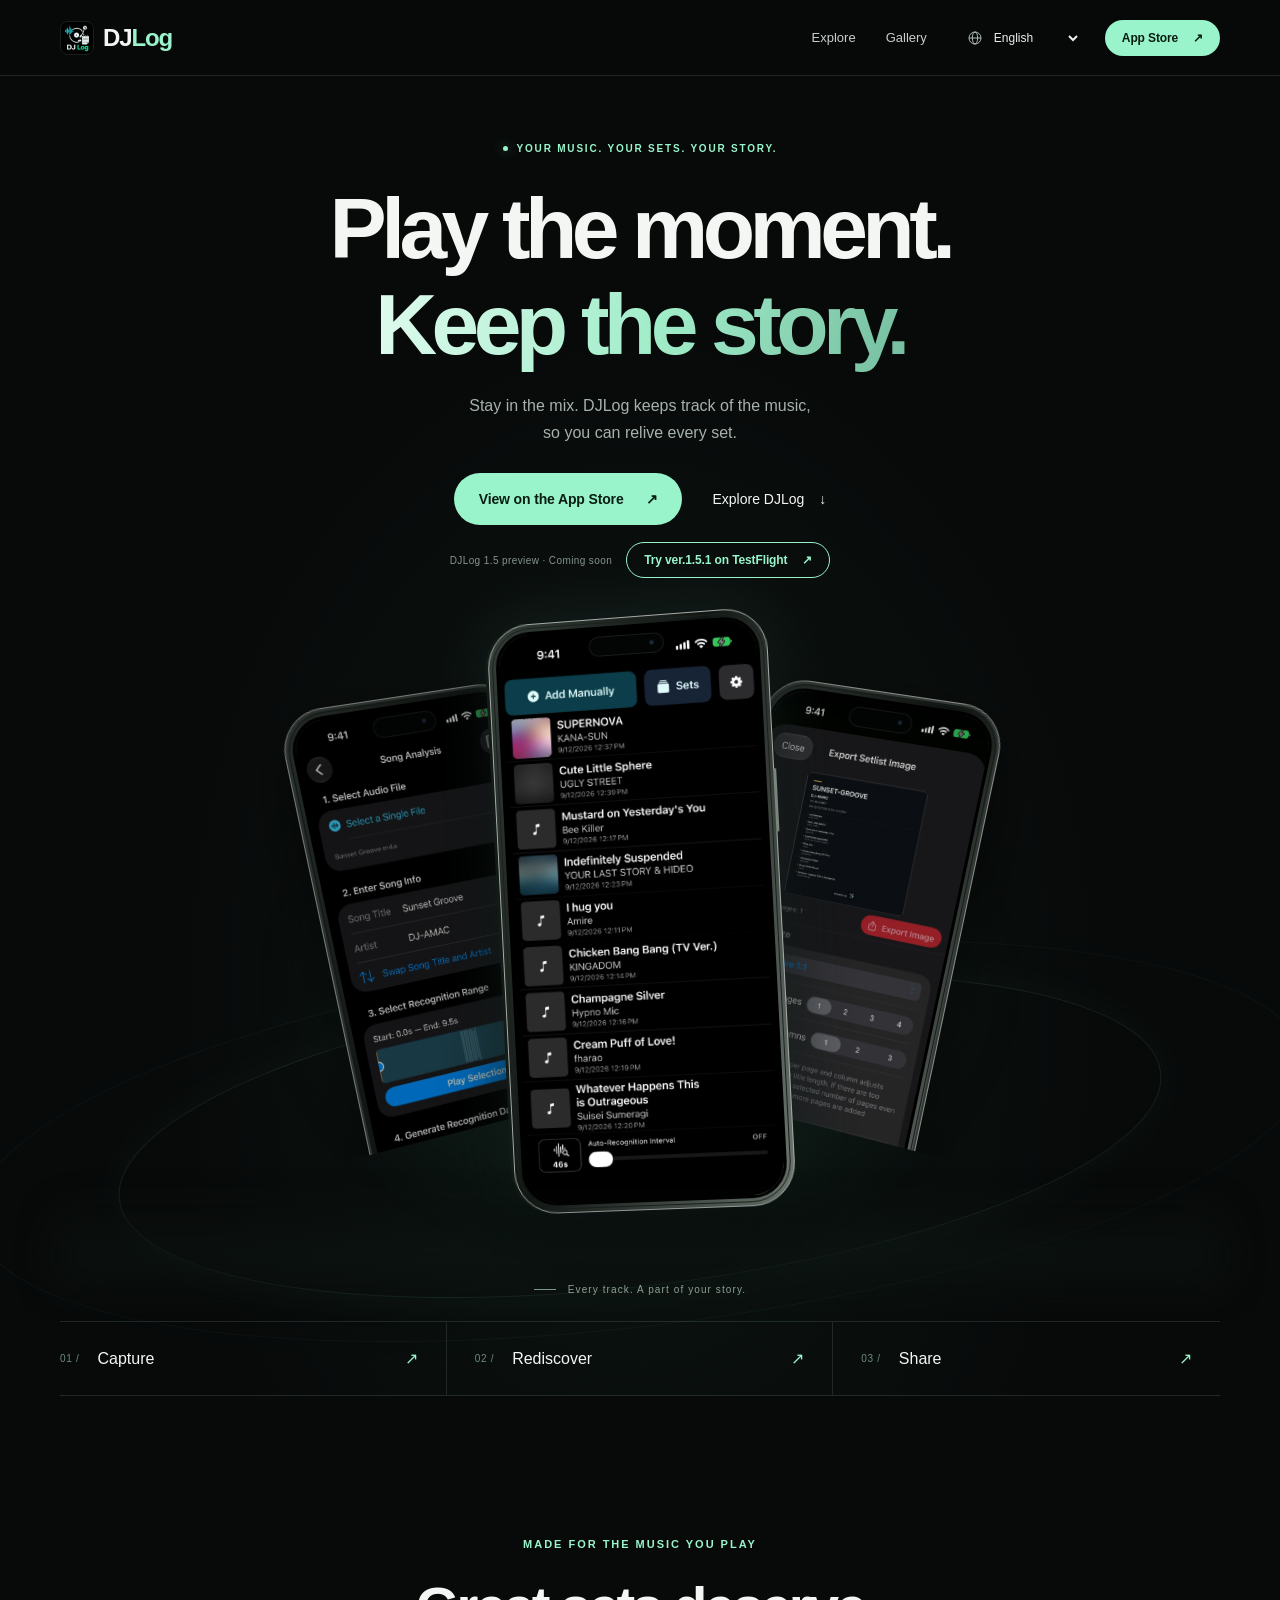
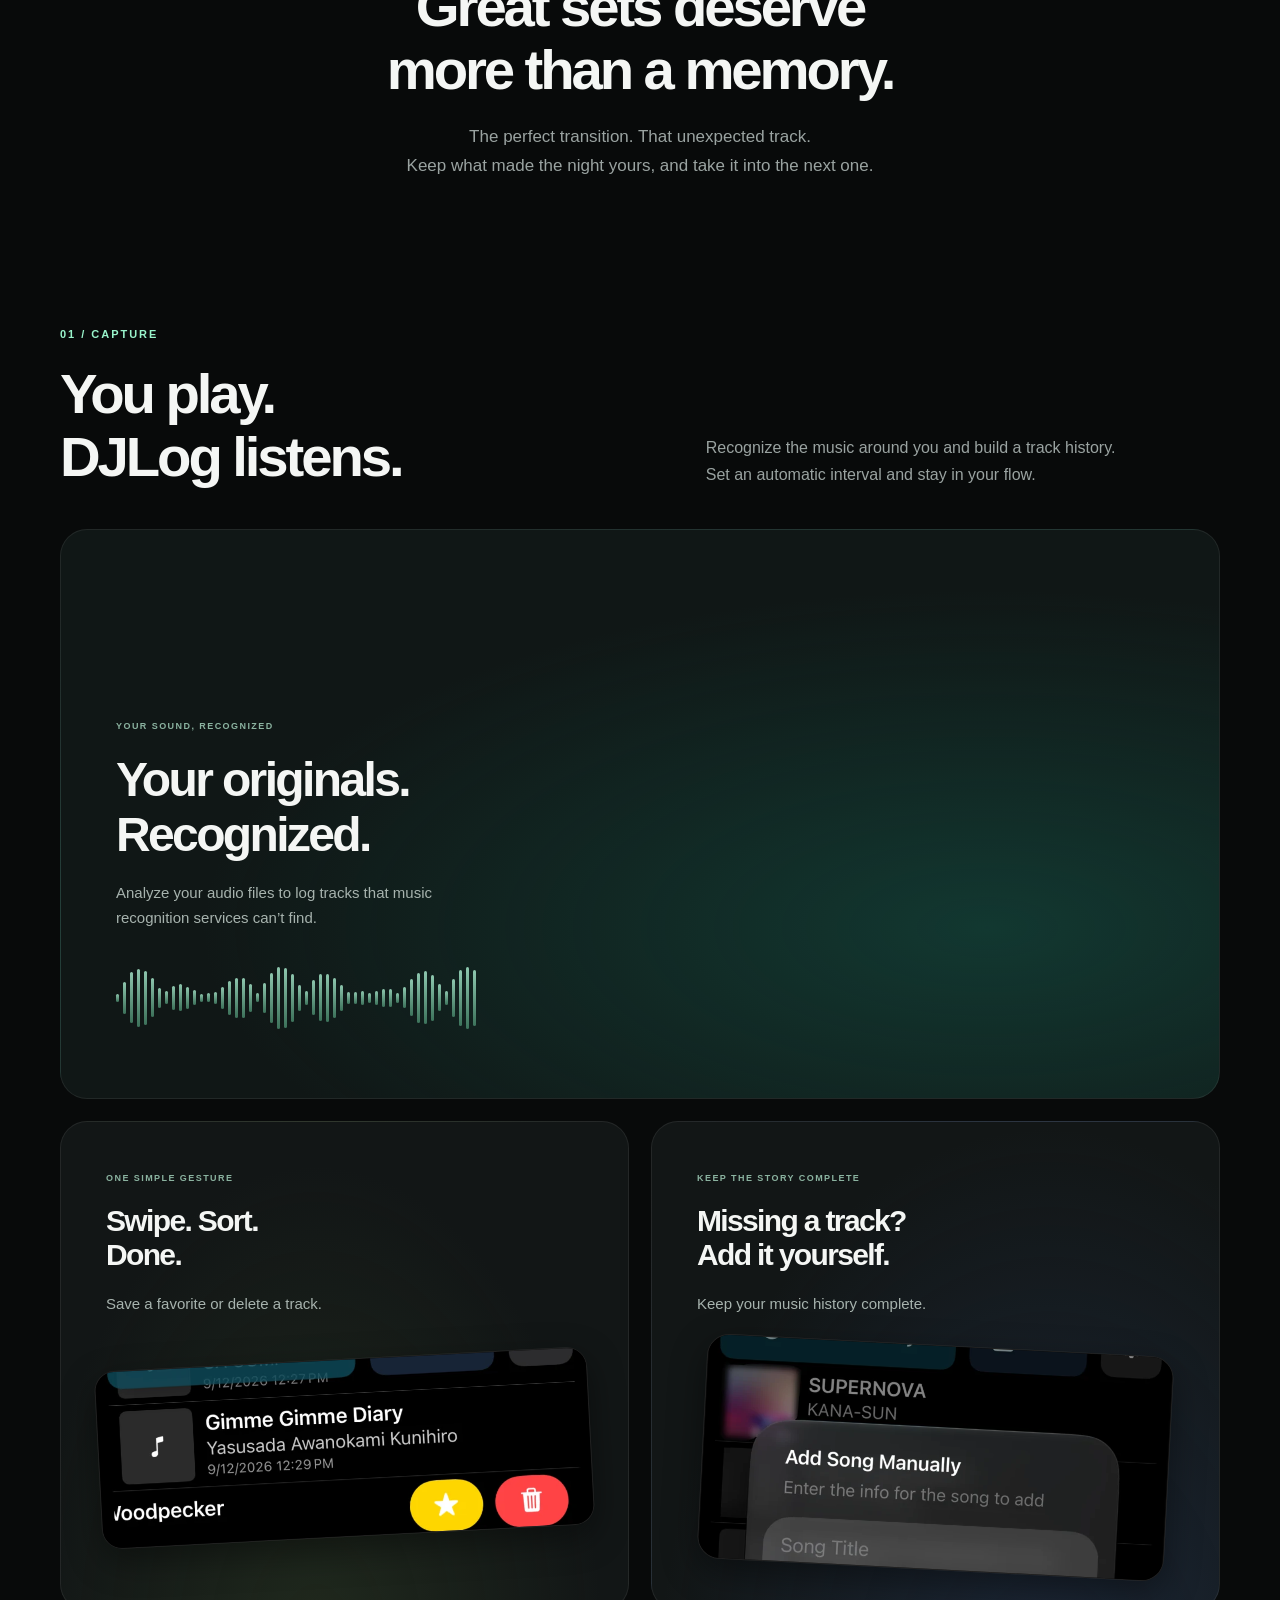
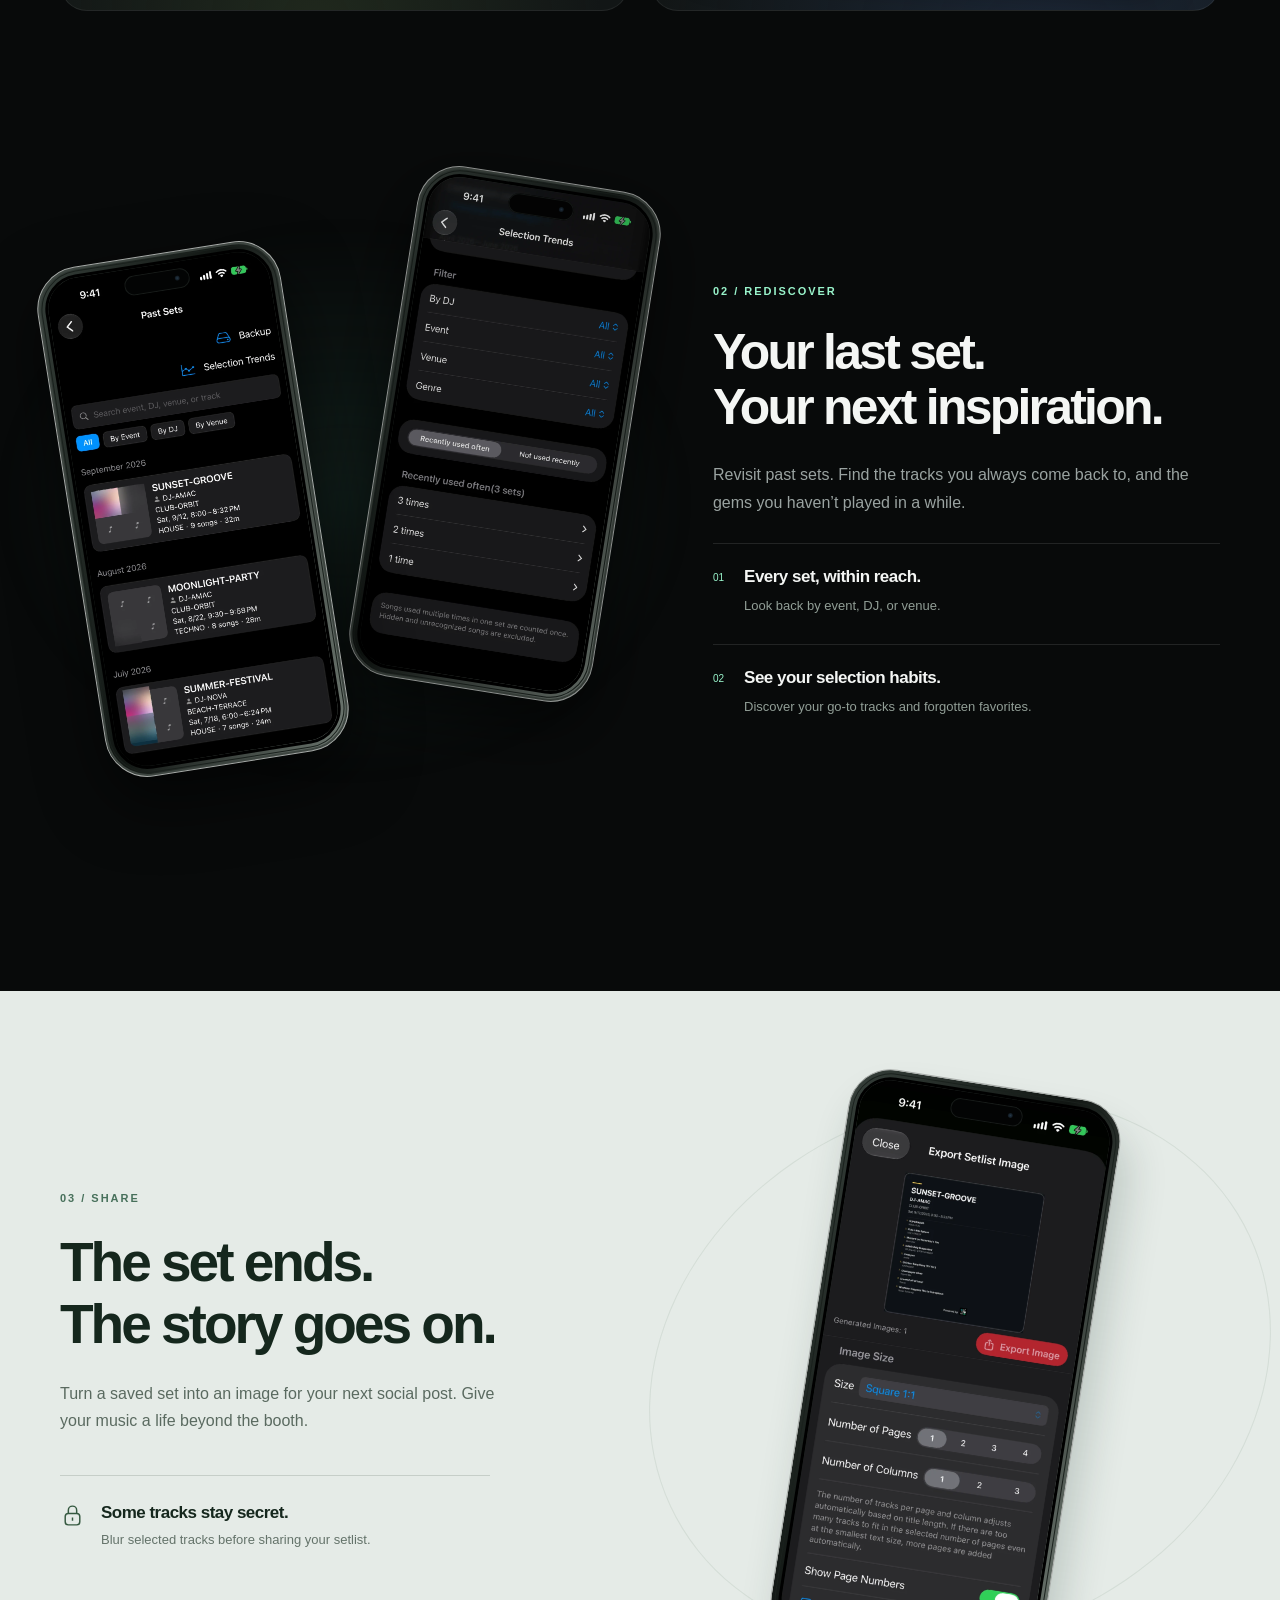
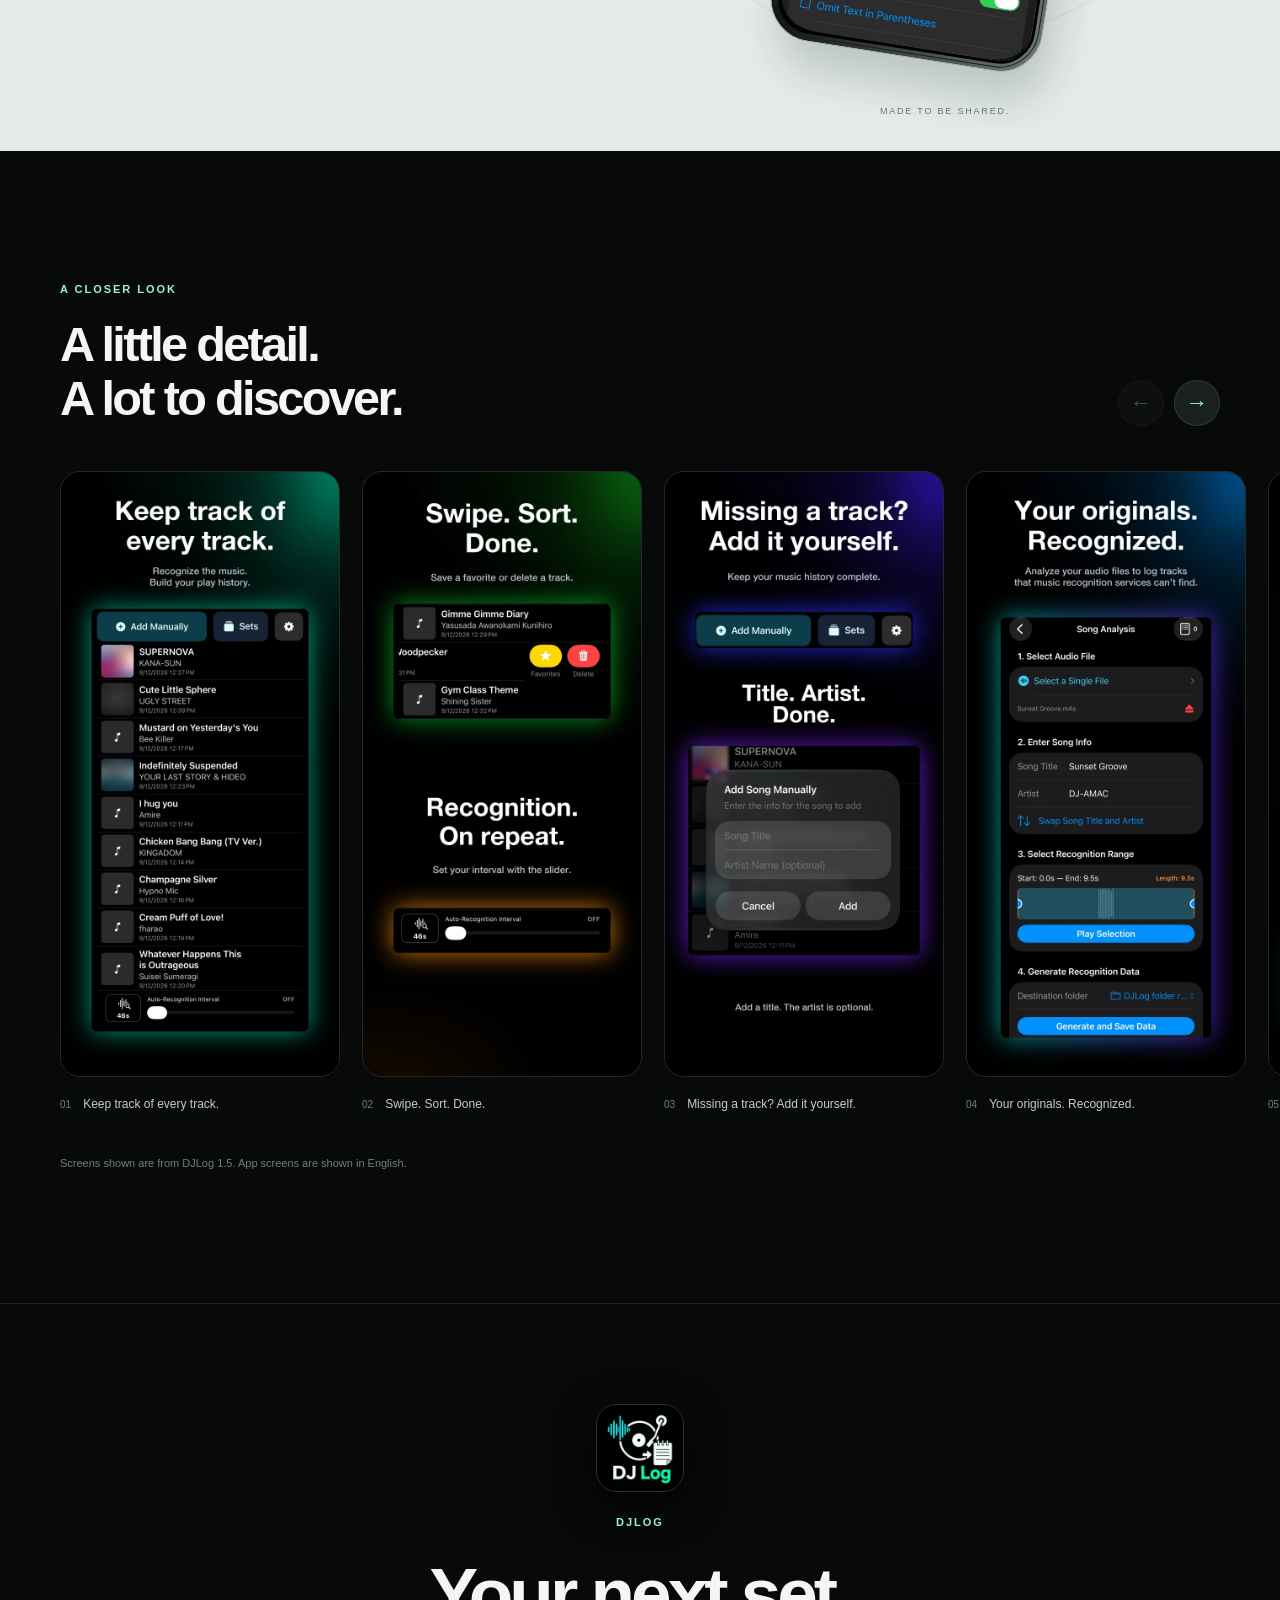
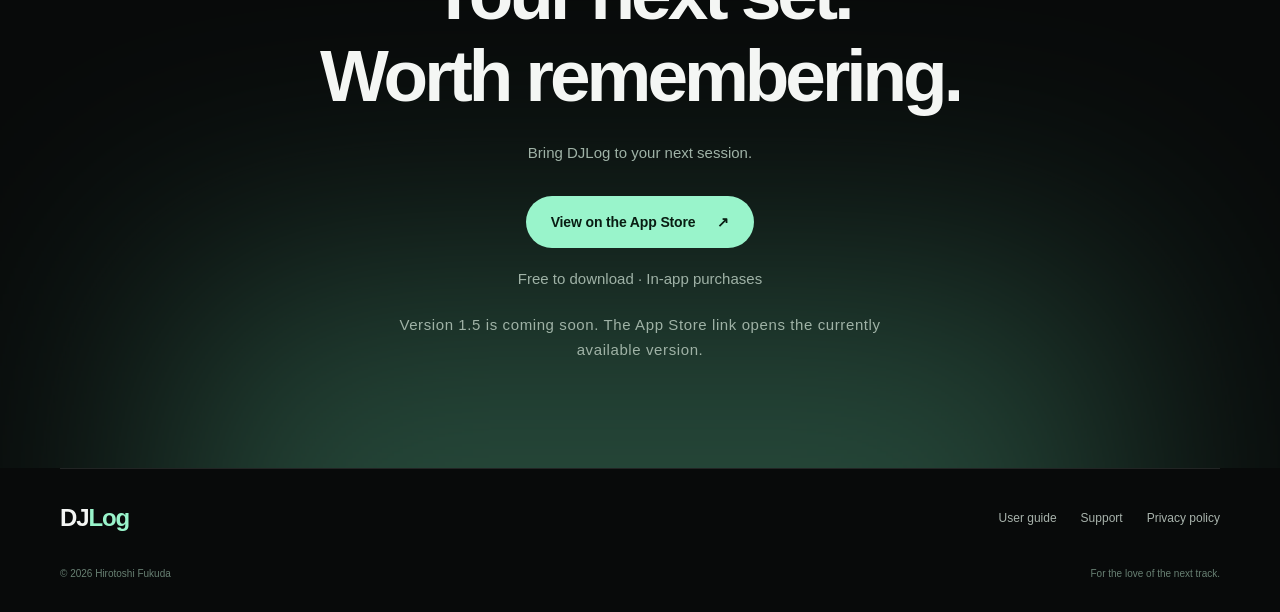
==== commit 8dfdcc2a: "Add TestFlight button next to the hero preview note Link to the ver.1.5.1 build so visitors can try " ====
--- a/index.html
+++ b/index.html
@@ -37,7 +37,7 @@
         <p class="hero-description" data-i18n="heroDescription">Stay in the mix. DJLog keeps track of the music,
 so you can relive every set.</p>
         <div class="hero-actions"><a class="button store-link" href="https://apps.apple.com/app/djlog/id6806450722"><span data-i18n="store">View on the App Store</span><span aria-hidden="true">↗</span></a><a class="text-link" href="#features"><span data-i18n="explore">Explore DJLog</span><span aria-hidden="true">↓</span></a></div>
-        <p class="preview-note" data-i18n="preview">DJLog 1.5 preview · Coming soon</p>
+        <div class="preview-row"><p class="preview-note" data-i18n="preview">DJLog 1.5 preview · Coming soon</p><a class="button button-small testflight-link" href="https://testflight.apple.com/join/gEkGYNHJ" target="_blank" rel="noopener"><span data-i18n="testflightLink">Try ver.1.5.1 on TestFlight</span><span aria-hidden="true">↗</span></a></div>
       </div>
       <div class="hero-stage">
         <div class="halo" aria-hidden="true"></div><div class="orbit orbit-one" aria-hidden="true"></div><div class="orbit orbit-two" aria-hidden="true"></div>
--- a/styles.css
+++ b/styles.css
@@ -1,8 +1,8 @@
 @charset "UTF-8";
 :root{color-scheme:dark;--bg:#080a0a;--surface:#111515;--text:#f4f6f4;--muted:#9aa3a1;--mint:#99f4cb;--line:#ffffff1b;--max:1160px}
-*{box-sizing:border-box}html{scroll-behavior:smooth;scroll-padding-top:100px}body{margin:0;background:var(--bg);color:var(--text);font-family:-apple-system,BlinkMacSystemFont,"Segoe UI","Noto Sans",Arial,sans-serif;-webkit-font-smoothing:antialiased}a{color:inherit;text-decoration:none}button,select{font:inherit}button,a,select{-webkit-tap-highlight-color:transparent}button{cursor:pointer}img{display:block;max-width:100%}h1,h2,h3,p,figure{margin:0}h1,h2,h3{letter-spacing:-.055em}h1,h2{font-weight:650;line-height:1.12;text-wrap:balance}h2{font-size:clamp(38px,4.4vw,62px);white-space:pre-line}p{line-height:1.7}button:focus-visible,a:focus-visible,select:focus-visible,[tabindex]:focus-visible{outline:2px solid var(--mint);outline-offset:6px}.wrap{width:min(var(--max),calc(100% - 80px));margin-inline:auto}.section{padding-block:130px}.mint{color:var(--mint)}.sr-only{position:absolute;width:1px;height:1px;padding:0;margin:-1px;overflow:hidden;clip:rect(0,0,0,0);white-space:nowrap;border:0}.skip{position:fixed;left:20px;top:-80px;background:var(--mint);color:#07110c;padding:15px;z-index:100}.skip:focus{top:15px}.header{height:76px;position:sticky;top:0;z-index:30;border-bottom:1px solid var(--line);background:#080a0ae8;backdrop-filter:blur(22px)}.nav{height:100%;display:flex;align-items:center;gap:40px}.brand{font-size:24px;font-weight:720;letter-spacing:-1.1px;display:flex;align-items:center;gap:9px}.brand>span{display:inline}.brand img{border-radius:8px;border:1px solid #ffffff16}.nav-links{display:flex;gap:30px;margin-left:auto;color:#c7cecb;font-size:13px}.nav-links a:hover,.footer a:hover{color:var(--mint)}.nav-actions{display:flex;align-items:center;gap:24px}.language{display:flex;align-items:center;gap:7px}.language svg{width:16px;height:16px;fill:none;stroke:#bac4be;stroke-width:1.4}.language select{color:#ebefed;border:0;background:transparent;font-size:12px;width:91px;min-height:44px;cursor:pointer}.language option{background:#151a18;color:#fff}.button{display:inline-flex;align-items:center;justify-content:center;gap:22px;min-height:52px;padding:14px 25px;border-radius:50px;background:var(--mint);color:#091d13;font-size:14px;font-weight:650;transition:background .2s,transform .2s;letter-spacing:-.01em}.button:hover{background:#b8ffdd;transform:translateY(-2px)}.button-small{font-size:12px;padding:9px 17px;min-height:36px;gap:15px}.eyebrow{font-size:11px;line-height:1.5;letter-spacing:.18em;font-weight:600;color:var(--mint);text-transform:uppercase}.hero{position:relative;overflow:hidden;background:radial-gradient(ellipse at 50% 70%,#17362945,transparent 52%)}.hero-copy{text-align:center;position:relative;z-index:3;padding-top:65px}.hero-copy .eyebrow{display:flex;align-items:center;justify-content:center;gap:9px;font-size:10px}.status-dot{width:5px;height:5px;border-radius:50%;background:var(--mint);box-shadow:0 0 12px #99f4cb80}.hero h1{font-size:clamp(56px,6.7vw,94px);margin:24px 0 20px;letter-spacing:-.065em}.hero h1>span{display:block}.gradient-text{color:var(--mint);background:linear-gradient(105deg,#f1fff8 20%,#a0ecc9 52%,#549a7f 90%);-webkit-background-clip:text;background-clip:text;-webkit-text-fill-color:transparent}.hero-description{color:#a6b2ab;font-size:16px;white-space:pre-line;line-height:1.7}.hero-actions{display:flex;gap:30px;justify-content:center;align-items:center;margin-top:27px}.text-link{display:inline-flex;gap:15px;align-items:center;font-size:14px}.text-link:hover{color:var(--mint)}.preview-note{font-size:10px;letter-spacing:.04em;color:#86948c;margin-top:17px}.hero-stage{height:705px;position:relative;max-width:1160px;margin:38px auto 0;perspective:1600px}.halo{width:760px;height:570px;position:absolute;left:50%;top:80px;transform:translateX(-50%);background:radial-gradient(ellipse,#75f5b92c 0,#34775a1f 30%,transparent 68%);filter:blur(25px)}.orbit{position:absolute;width:1050px;height:300px;left:50%;top:370px;transform:translateX(-50%) rotate(-7deg);border:1px solid #9cf4ce19;border-radius:50%;box-shadow:0 0 50px #90fac80a}.orbit-two{width:1340px;height:370px;top:340px;opacity:.45}.device{position:relative;width:280px;padding:7px;border:1px solid #a7aba8;border-radius:43px;background:linear-gradient(110deg,#a4a9a6 0,#333c37 3%,#111613 45%,#6b756e 98%,#c7d6cb);box-shadow:inset 0 0 0 2px #3d4540,0 25px 65px #0009;flex-shrink:0}.device::before{content:"";position:absolute;inset:3px;border:1px solid #1a211d;border-radius:40px;pointer-events:none}.device-screen{overflow:hidden;border-radius:35px;background:#000;border:3px solid #000;aspect-ratio:1206 / 2622}.device img{width:100%;height:100%;object-fit:cover}.island{position:absolute;top:17px;left:50%;transform:translateX(-50%);width:27%;height:20px;border-radius:20px;background:#030404;box-shadow:inset 0 0 0 1px #171b19}.island::after{content:"";position:absolute;width:5px;height:5px;right:10px;top:7px;background:radial-gradient(circle,#263949,#06090c);border-radius:50%}.side-button{position:absolute;width:3px;height:63px;top:160px;right:-3px;background:#79857d;border-radius:2px}.hero-stage>.device{position:absolute;left:50%;top:0}.hero-stage .device-center{width:282px;z-index:3;transform:translateX(-50%) rotateY(-6deg) rotateZ(-3deg);box-shadow:-3px 0 0 #121b16,0 0 60px #9affe816,0 36px 70px #000c}.hero-stage .device-left{width:245px;top:78px;transform:translateX(-127%) rotateY(22deg) rotateZ(-12deg);filter:brightness(.72);z-index:1}.hero-stage .device-right{width:245px;top:74px;transform:translateX(29%) rotateY(-23deg) rotateZ(12deg);filter:brightness(.83);z-index:2}.hero-stage::after{content:"";position:absolute;bottom:45px;left:0;right:0;height:70px;background:linear-gradient(transparent,#0d1511);filter:blur(20px);z-index:4;pointer-events:none}.stage-caption{position:absolute;bottom:26px;left:0;right:0;text-align:center;font-size:10px;color:#8da194;letter-spacing:.11em;display:flex;align-items:center;justify-content:center;gap:12px;z-index:5}.tiny-line{width:22px;height:1px;background:#779886}.pillars{display:grid;grid-template-columns:repeat(3,1fr);border-top:1px solid #bce7cd22;border-bottom:1px solid #bce7cd22}.pillars a{display:flex;align-items:center;gap:18px;padding:27px 28px;border-right:1px solid var(--line)}.pillars a:first-child{padding-left:0}.pillars a:last-child{border:0}.pillars a>span:first-child{color:#6d8b7c;font-size:10px;letter-spacing:.07em}.pillars strong{font-size:16px;font-weight:500}.pillars a>span:last-child{color:var(--mint);margin-left:auto}.pillars a:hover strong{color:var(--mint)}.intro{text-align:center;padding-block:140px 145px}.intro h2{margin:22px auto;font-size:clamp(40px,4.4vw,61px)}.intro-description{color:var(--muted);font-size:17px;white-space:pre-line}.section-heading{margin-bottom:40px;display:grid;grid-template-columns:1.1fr 1fr;column-gap:80px}.section-heading .eyebrow{grid-column:1/-1;margin-bottom:20px}.section-heading>p:last-child{align-self:end;color:var(--muted);font-size:16px;max-width:430px;white-space:pre-line}.feature-grid{display:grid;grid-template-columns:1fr 1fr;gap:22px}.feature-card{border-radius:27px;border:1px solid #ffffff13;overflow:hidden;background:#121616;position:relative}.original-card{grid-column:1/-1;display:grid;grid-template-columns:1fr 1fr;height:570px;background:radial-gradient(ellipse at 80% 70%,#14584b80,transparent 60%),#101716}.card-copy{position:relative;z-index:2;padding:45px}.original-card .card-copy{padding:65px 55px;align-self:center}.mini-label{font-size:9px;font-weight:650;letter-spacing:.16em;color:#8bb3a0}.card-copy h3{font-size:36px;line-height:1.15;margin:19px 0 18px;white-space:pre-line;font-weight:600}.original-card h3{font-size:48px}.card-copy p{font-size:15px;color:#a7b3ae;max-width:370px}.wave{display:flex;align-items:center;gap:4px;height:64px;margin-top:35px}.wave i{display:block;width:3px;border-radius:3px;background:linear-gradient(#b7ffdf,#4b8f70);opacity:.75}.analysis-visual{display:flex;align-items:flex-start;justify-content:center;padding-top:52px;perspective:1000px}.analysis-visual .device{width:300px;transform:rotate(7deg) rotateY(-14deg)}.small-card{height:490px}.small-card .card-copy{padding-bottom:20px}.small-card h3{font-size:30px}.screen-detail{position:relative;overflow:hidden;box-shadow:0 12px 35px #0006;background:#000;border:1px solid #ffffff20}.screen-detail img{position:absolute;width:100%;height:auto;max-width:none}.swipe-card{background:radial-gradient(ellipse at 45% 110%,#35462866,transparent 65%),#121616}.swipe-detail{width:calc(100% - 74px);height:178px;border-radius:20px;margin:23px auto 0;transform:rotate(-3deg)}.swipe-detail img{top:-132px}.manual-card{background:radial-gradient(ellipse at 70% 120%,#26395a80,transparent 70%),#121616}.manual-detail{width:calc(100% - 100px);height:225px;margin:9px auto 0;border-radius:22px;transform:rotate(3deg)}.manual-detail img{top:-118px}.discover{display:grid;grid-template-columns:1.12fr 1fr;align-items:center;gap:85px;padding-block:160px}.discover-visual{height:660px;position:relative;perspective:1600px}.visual-glow{position:absolute;inset:30px -90px;background:radial-gradient(ellipse,#2a564848,transparent 64%);filter:blur(15px)}.discover-visual>.device{position:absolute;top:80px;width:246px}.discover-front{left:10px;transform:rotate(-9deg);z-index:2}.discover-back{right:0;transform:rotate(9deg);top:5px!important;filter:brightness(.85)}.discover-copy h2{font-size:clamp(36px,3.9vw,54px);margin:25px 0}.section-description{font-size:16px;color:var(--muted)}.detail-row{display:flex;gap:20px;border-top:1px solid var(--line);padding-top:23px;margin-top:27px}.detail-number{color:var(--mint);font-size:10px;padding-top:5px}.detail-row h3{font-size:17px;letter-spacing:-.03em;font-weight:550}.detail-row p{font-size:13px;color:#919e96;margin-top:8px}.share-section{background:#e5ebe7;color:#15271d;overflow:hidden}.share-inner{display:grid;grid-template-columns:1fr 1fr;align-items:center;min-height:760px;gap:60px}.share-section .eyebrow{color:#47705b}.share-copy h2{margin:25px 0;font-size:clamp(38px,4.3vw,59px)}.share-section .section-description{color:#5a6a60;max-width:440px}.secret-note{display:flex;gap:16px;margin-top:40px;padding-top:27px;border-top:1px solid #14291a26;max-width:430px}.secret-note svg{width:25px;height:25px;fill:none;stroke:#355940;stroke-width:1.4;flex-shrink:0}.secret-note h3{font-size:17px;letter-spacing:-.03em}.secret-note p{color:#64736a;font-size:13px;margin-top:6px}.share-visual{position:relative;height:760px;display:flex;justify-content:center;align-items:center}.share-visual .device{width:275px;transform:rotate(9deg);box-shadow:12px 28px 40px #203b3433}.share-orbit{position:absolute;left:-30px;right:-60px;height:530px;border:1px solid #496a521c;border-radius:50%;transform:rotate(-25deg)}.share-label{position:absolute;bottom:35px;left:0;right:0;text-align:center;font-size:9px;letter-spacing:.2em;color:#637a6a}.gallery-heading{display:flex;justify-content:space-between;align-items:flex-end;margin-bottom:45px}.gallery-heading h2{font-size:clamp(35px,3.8vw,54px);margin-top:20px}.gallery-controls{display:flex;gap:10px}.gallery-controls button{border:1px solid #ffffff1b;background:#1a201d;color:var(--mint);width:46px;height:46px;border-radius:50%;font-size:22px;transition:background .2s}.gallery-controls button:hover{background:#293c32}.gallery-controls button:disabled{opacity:.3;cursor:default}.gallery-track{display:flex;gap:22px;overflow-x:auto;scroll-snap-type:x mandatory;scrollbar-width:thin;scrollbar-color:#385344 transparent;padding:0 max(40px,calc((100vw - var(--max))/2)) 25px;scroll-padding-inline:max(40px,calc((100vw - var(--max))/2))}.gallery-track figure{flex:0 0 280px;scroll-snap-align:start;min-width:0}.gallery-track img{width:280px;height:auto;border-radius:20px;border:1px solid #ffffff20}.gallery-track figcaption{display:flex;gap:12px;align-items:baseline;font-size:12px;line-height:1.5;color:#c5d0c9;margin-top:18px}.gallery-track figcaption>span:first-child{color:#688475;font-size:10px}.gallery-note{color:#708178;font-size:11px;margin-top:16px}.download{position:relative;isolation:isolate;text-align:center;overflow:hidden;padding:100px 0 105px;border-top:1px solid var(--line)}.download-glow{position:absolute;width:950px;height:700px;left:50%;bottom:-500px;transform:translateX(-50%);background:#74e9b5;filter:blur(135px);opacity:.28;z-index:-1}.app-icon{border-radius:21px;margin:0 auto 22px;border:1px solid #ffffff2b;box-shadow:0 12px 40px #000}.download h2{font-size:clamp(45px,5.7vw,80px);margin:23px 0}.download>.wrap>p:not(.eyebrow){color:#9fb2a6;font-size:15px}.download .button{margin-top:31px}.download>.wrap>.download-note{font-size:11px;margin-top:18px}.download>.wrap>.preview-note{font-size:10px;max-width:540px;margin:20px auto 0}.footer{padding-top:35px;padding-bottom:30px;border-top:1px solid var(--line)}.footer-top,.footer-bottom{display:flex;align-items:center;justify-content:space-between}.footer .brand{gap:0}.footer-links{display:flex;gap:24px;font-size:12px;color:#a8b3ac}.footer-bottom{margin-top:33px;font-size:10px;color:#688073}.noscript-note{text-align:center;font-size:13px;padding:20px;color:#abbdb1}html[lang="ja"] h1{letter-spacing:-.075em;font-size:clamp(48px,5.8vw,82px)}html[lang="ja"] h2{letter-spacing:-.07em}html[lang="ja"] .hero-description{font-size:15px}html[lang="de"] .hero h1,html[lang="fr"] .hero h1{font-size:clamp(48px,6vw,82px)}
+*{box-sizing:border-box}html{scroll-behavior:smooth;scroll-padding-top:100px}body{margin:0;background:var(--bg);color:var(--text);font-family:-apple-system,BlinkMacSystemFont,"Segoe UI","Noto Sans",Arial,sans-serif;-webkit-font-smoothing:antialiased}a{color:inherit;text-decoration:none}button,select{font:inherit}button,a,select{-webkit-tap-highlight-color:transparent}button{cursor:pointer}img{display:block;max-width:100%}h1,h2,h3,p,figure{margin:0}h1,h2,h3{letter-spacing:-.055em}h1,h2{font-weight:650;line-height:1.12;text-wrap:balance}h2{font-size:clamp(38px,4.4vw,62px);white-space:pre-line}p{line-height:1.7}button:focus-visible,a:focus-visible,select:focus-visible,[tabindex]:focus-visible{outline:2px solid var(--mint);outline-offset:6px}.wrap{width:min(var(--max),calc(100% - 80px));margin-inline:auto}.section{padding-block:130px}.mint{color:var(--mint)}.sr-only{position:absolute;width:1px;height:1px;padding:0;margin:-1px;overflow:hidden;clip:rect(0,0,0,0);white-space:nowrap;border:0}.skip{position:fixed;left:20px;top:-80px;background:var(--mint);color:#07110c;padding:15px;z-index:100}.skip:focus{top:15px}.header{height:76px;position:sticky;top:0;z-index:30;border-bottom:1px solid var(--line);background:#080a0ae8;backdrop-filter:blur(22px)}.nav{height:100%;display:flex;align-items:center;gap:40px}.brand{font-size:24px;font-weight:720;letter-spacing:-1.1px;display:flex;align-items:center;gap:9px}.brand>span{display:inline}.brand img{border-radius:8px;border:1px solid #ffffff16}.nav-links{display:flex;gap:30px;margin-left:auto;color:#c7cecb;font-size:13px}.nav-links a:hover,.footer a:hover{color:var(--mint)}.nav-actions{display:flex;align-items:center;gap:24px}.language{display:flex;align-items:center;gap:7px}.language svg{width:16px;height:16px;fill:none;stroke:#bac4be;stroke-width:1.4}.language select{color:#ebefed;border:0;background:transparent;font-size:12px;width:91px;min-height:44px;cursor:pointer}.language option{background:#151a18;color:#fff}.button{display:inline-flex;align-items:center;justify-content:center;gap:22px;min-height:52px;padding:14px 25px;border-radius:50px;background:var(--mint);color:#091d13;font-size:14px;font-weight:650;transition:background .2s,transform .2s;letter-spacing:-.01em}.button:hover{background:#b8ffdd;transform:translateY(-2px)}.button-small{font-size:12px;padding:9px 17px;min-height:36px;gap:15px}.eyebrow{font-size:11px;line-height:1.5;letter-spacing:.18em;font-weight:600;color:var(--mint);text-transform:uppercase}.hero{position:relative;overflow:hidden;background:radial-gradient(ellipse at 50% 70%,#17362945,transparent 52%)}.hero-copy{text-align:center;position:relative;z-index:3;padding-top:65px}.hero-copy .eyebrow{display:flex;align-items:center;justify-content:center;gap:9px;font-size:10px}.status-dot{width:5px;height:5px;border-radius:50%;background:var(--mint);box-shadow:0 0 12px #99f4cb80}.hero h1{font-size:clamp(56px,6.7vw,94px);margin:24px 0 20px;letter-spacing:-.065em}.hero h1>span{display:block}.gradient-text{color:var(--mint);background:linear-gradient(105deg,#f1fff8 20%,#a0ecc9 52%,#549a7f 90%);-webkit-background-clip:text;background-clip:text;-webkit-text-fill-color:transparent}.hero-description{color:#a6b2ab;font-size:16px;white-space:pre-line;line-height:1.7}.hero-actions{display:flex;gap:30px;justify-content:center;align-items:center;margin-top:27px}.text-link{display:inline-flex;gap:15px;align-items:center;font-size:14px}.text-link:hover{color:var(--mint)}.preview-note{font-size:10px;letter-spacing:.04em;color:#86948c}.preview-row{display:flex;flex-wrap:wrap;align-items:center;justify-content:center;gap:14px;margin-top:17px}.testflight-link{background:transparent;border:1px solid var(--mint);color:var(--mint)}.testflight-link:hover{background:var(--mint);color:#091d13}.hero-stage{height:705px;position:relative;max-width:1160px;margin:38px auto 0;perspective:1600px}.halo{width:760px;height:570px;position:absolute;left:50%;top:80px;transform:translateX(-50%);background:radial-gradient(ellipse,#75f5b92c 0,#34775a1f 30%,transparent 68%);filter:blur(25px)}.orbit{position:absolute;width:1050px;height:300px;left:50%;top:370px;transform:translateX(-50%) rotate(-7deg);border:1px solid #9cf4ce19;border-radius:50%;box-shadow:0 0 50px #90fac80a}.orbit-two{width:1340px;height:370px;top:340px;opacity:.45}.device{position:relative;width:280px;padding:7px;border:1px solid #a7aba8;border-radius:43px;background:linear-gradient(110deg,#a4a9a6 0,#333c37 3%,#111613 45%,#6b756e 98%,#c7d6cb);box-shadow:inset 0 0 0 2px #3d4540,0 25px 65px #0009;flex-shrink:0}.device::before{content:"";position:absolute;inset:3px;border:1px solid #1a211d;border-radius:40px;pointer-events:none}.device-screen{overflow:hidden;border-radius:35px;background:#000;border:3px solid #000;aspect-ratio:1206 / 2622}.device img{width:100%;height:100%;object-fit:cover}.island{position:absolute;top:17px;left:50%;transform:translateX(-50%);width:27%;height:20px;border-radius:20px;background:#030404;box-shadow:inset 0 0 0 1px #171b19}.island::after{content:"";position:absolute;width:5px;height:5px;right:10px;top:7px;background:radial-gradient(circle,#263949,#06090c);border-radius:50%}.side-button{position:absolute;width:3px;height:63px;top:160px;right:-3px;background:#79857d;border-radius:2px}.hero-stage>.device{position:absolute;left:50%;top:0}.hero-stage .device-center{width:282px;z-index:3;transform:translateX(-50%) rotateY(-6deg) rotateZ(-3deg);box-shadow:-3px 0 0 #121b16,0 0 60px #9affe816,0 36px 70px #000c}.hero-stage .device-left{width:245px;top:78px;transform:translateX(-127%) rotateY(22deg) rotateZ(-12deg);filter:brightness(.72);z-index:1}.hero-stage .device-right{width:245px;top:74px;transform:translateX(29%) rotateY(-23deg) rotateZ(12deg);filter:brightness(.83);z-index:2}.hero-stage::after{content:"";position:absolute;bottom:45px;left:0;right:0;height:70px;background:linear-gradient(transparent,#0d1511);filter:blur(20px);z-index:4;pointer-events:none}.stage-caption{position:absolute;bottom:26px;left:0;right:0;text-align:center;font-size:10px;color:#8da194;letter-spacing:.11em;display:flex;align-items:center;justify-content:center;gap:12px;z-index:5}.tiny-line{width:22px;height:1px;background:#779886}.pillars{display:grid;grid-template-columns:repeat(3,1fr);border-top:1px solid #bce7cd22;border-bottom:1px solid #bce7cd22}.pillars a{display:flex;align-items:center;gap:18px;padding:27px 28px;border-right:1px solid var(--line)}.pillars a:first-child{padding-left:0}.pillars a:last-child{border:0}.pillars a>span:first-child{color:#6d8b7c;font-size:10px;letter-spacing:.07em}.pillars strong{font-size:16px;font-weight:500}.pillars a>span:last-child{color:var(--mint);margin-left:auto}.pillars a:hover strong{color:var(--mint)}.intro{text-align:center;padding-block:140px 145px}.intro h2{margin:22px auto;font-size:clamp(40px,4.4vw,61px)}.intro-description{color:var(--muted);font-size:17px;white-space:pre-line}.section-heading{margin-bottom:40px;display:grid;grid-template-columns:1.1fr 1fr;column-gap:80px}.section-heading .eyebrow{grid-column:1/-1;margin-bottom:20px}.section-heading>p:last-child{align-self:end;color:var(--muted);font-size:16px;max-width:430px;white-space:pre-line}.feature-grid{display:grid;grid-template-columns:1fr 1fr;gap:22px}.feature-card{border-radius:27px;border:1px solid #ffffff13;overflow:hidden;background:#121616;position:relative}.original-card{grid-column:1/-1;display:grid;grid-template-columns:1fr 1fr;height:570px;background:radial-gradient(ellipse at 80% 70%,#14584b80,transparent 60%),#101716}.card-copy{position:relative;z-index:2;padding:45px}.original-card .card-copy{padding:65px 55px;align-self:center}.mini-label{font-size:9px;font-weight:650;letter-spacing:.16em;color:#8bb3a0}.card-copy h3{font-size:36px;line-height:1.15;margin:19px 0 18px;white-space:pre-line;font-weight:600}.original-card h3{font-size:48px}.card-copy p{font-size:15px;color:#a7b3ae;max-width:370px}.wave{display:flex;align-items:center;gap:4px;height:64px;margin-top:35px}.wave i{display:block;width:3px;border-radius:3px;background:linear-gradient(#b7ffdf,#4b8f70);opacity:.75}.analysis-visual{display:flex;align-items:flex-start;justify-content:center;padding-top:52px;perspective:1000px}.analysis-visual .device{width:300px;transform:rotate(7deg) rotateY(-14deg)}.small-card{height:490px}.small-card .card-copy{padding-bottom:20px}.small-card h3{font-size:30px}.screen-detail{position:relative;overflow:hidden;box-shadow:0 12px 35px #0006;background:#000;border:1px solid #ffffff20}.screen-detail img{position:absolute;width:100%;height:auto;max-width:none}.swipe-card{background:radial-gradient(ellipse at 45% 110%,#35462866,transparent 65%),#121616}.swipe-detail{width:calc(100% - 74px);height:178px;border-radius:20px;margin:23px auto 0;transform:rotate(-3deg)}.swipe-detail img{top:-132px}.manual-card{background:radial-gradient(ellipse at 70% 120%,#26395a80,transparent 70%),#121616}.manual-detail{width:calc(100% - 100px);height:225px;margin:9px auto 0;border-radius:22px;transform:rotate(3deg)}.manual-detail img{top:-118px}.discover{display:grid;grid-template-columns:1.12fr 1fr;align-items:center;gap:85px;padding-block:160px}.discover-visual{height:660px;position:relative;perspective:1600px}.visual-glow{position:absolute;inset:30px -90px;background:radial-gradient(ellipse,#2a564848,transparent 64%);filter:blur(15px)}.discover-visual>.device{position:absolute;top:80px;width:246px}.discover-front{left:10px;transform:rotate(-9deg);z-index:2}.discover-back{right:0;transform:rotate(9deg);top:5px!important;filter:brightness(.85)}.discover-copy h2{font-size:clamp(36px,3.9vw,54px);margin:25px 0}.section-description{font-size:16px;color:var(--muted)}.detail-row{display:flex;gap:20px;border-top:1px solid var(--line);padding-top:23px;margin-top:27px}.detail-number{color:var(--mint);font-size:10px;padding-top:5px}.detail-row h3{font-size:17px;letter-spacing:-.03em;font-weight:550}.detail-row p{font-size:13px;color:#919e96;margin-top:8px}.share-section{background:#e5ebe7;color:#15271d;overflow:hidden}.share-inner{display:grid;grid-template-columns:1fr 1fr;align-items:center;min-height:760px;gap:60px}.share-section .eyebrow{color:#47705b}.share-copy h2{margin:25px 0;font-size:clamp(38px,4.3vw,59px)}.share-section .section-description{color:#5a6a60;max-width:440px}.secret-note{display:flex;gap:16px;margin-top:40px;padding-top:27px;border-top:1px solid #14291a26;max-width:430px}.secret-note svg{width:25px;height:25px;fill:none;stroke:#355940;stroke-width:1.4;flex-shrink:0}.secret-note h3{font-size:17px;letter-spacing:-.03em}.secret-note p{color:#64736a;font-size:13px;margin-top:6px}.share-visual{position:relative;height:760px;display:flex;justify-content:center;align-items:center}.share-visual .device{width:275px;transform:rotate(9deg);box-shadow:12px 28px 40px #203b3433}.share-orbit{position:absolute;left:-30px;right:-60px;height:530px;border:1px solid #496a521c;border-radius:50%;transform:rotate(-25deg)}.share-label{position:absolute;bottom:35px;left:0;right:0;text-align:center;font-size:9px;letter-spacing:.2em;color:#637a6a}.gallery-heading{display:flex;justify-content:space-between;align-items:flex-end;margin-bottom:45px}.gallery-heading h2{font-size:clamp(35px,3.8vw,54px);margin-top:20px}.gallery-controls{display:flex;gap:10px}.gallery-controls button{border:1px solid #ffffff1b;background:#1a201d;color:var(--mint);width:46px;height:46px;border-radius:50%;font-size:22px;transition:background .2s}.gallery-controls button:hover{background:#293c32}.gallery-controls button:disabled{opacity:.3;cursor:default}.gallery-track{display:flex;gap:22px;overflow-x:auto;scroll-snap-type:x mandatory;scrollbar-width:thin;scrollbar-color:#385344 transparent;padding:0 max(40px,calc((100vw - var(--max))/2)) 25px;scroll-padding-inline:max(40px,calc((100vw - var(--max))/2))}.gallery-track figure{flex:0 0 280px;scroll-snap-align:start;min-width:0}.gallery-track img{width:280px;height:auto;border-radius:20px;border:1px solid #ffffff20}.gallery-track figcaption{display:flex;gap:12px;align-items:baseline;font-size:12px;line-height:1.5;color:#c5d0c9;margin-top:18px}.gallery-track figcaption>span:first-child{color:#688475;font-size:10px}.gallery-note{color:#708178;font-size:11px;margin-top:16px}.download{position:relative;isolation:isolate;text-align:center;overflow:hidden;padding:100px 0 105px;border-top:1px solid var(--line)}.download-glow{position:absolute;width:950px;height:700px;left:50%;bottom:-500px;transform:translateX(-50%);background:#74e9b5;filter:blur(135px);opacity:.28;z-index:-1}.app-icon{border-radius:21px;margin:0 auto 22px;border:1px solid #ffffff2b;box-shadow:0 12px 40px #000}.download h2{font-size:clamp(45px,5.7vw,80px);margin:23px 0}.download>.wrap>p:not(.eyebrow){color:#9fb2a6;font-size:15px}.download .button{margin-top:31px}.download>.wrap>.download-note{font-size:11px;margin-top:18px}.download>.wrap>.preview-note{font-size:10px;max-width:540px;margin:20px auto 0}.footer{padding-top:35px;padding-bottom:30px;border-top:1px solid var(--line)}.footer-top,.footer-bottom{display:flex;align-items:center;justify-content:space-between}.footer .brand{gap:0}.footer-links{display:flex;gap:24px;font-size:12px;color:#a8b3ac}.footer-bottom{margin-top:33px;font-size:10px;color:#688073}.noscript-note{text-align:center;font-size:13px;padding:20px;color:#abbdb1}html[lang="ja"] h1{letter-spacing:-.075em;font-size:clamp(48px,5.8vw,82px)}html[lang="ja"] h2{letter-spacing:-.07em}html[lang="ja"] .hero-description{font-size:15px}html[lang="de"] .hero h1,html[lang="fr"] .hero h1{font-size:clamp(48px,6vw,82px)}
 @media(min-width:1600px){.hero-copy{padding-top:80px}.hero-stage{margin-top:45px}}@media(max-width:1000px){.wrap{width:calc(100% - 48px)}.nav{gap:24px}.nav-actions{gap:15px}.hero h1{font-size:72px}.section-heading{gap:25px}.card-copy{padding:32px}.original-card .card-copy{padding:40px}.original-card h3{font-size:39px}.original-card{height:530px}.analysis-visual .device{width:250px}.small-card{height:450px}.small-card h3{font-size:27px}.swipe-detail{width:calc(100% - 40px);height:160px}.swipe-detail img{top:-109px}.manual-detail{width:calc(100% - 50px);height:205px}.manual-detail img{top:-94px}.discover{gap:40px;padding-block:125px}.discover-visual>.device{width:210px}.discover-visual{height:560px}.discover-front{left:0}.discover-back{right:-10px}.share-inner{gap:25px;min-height:700px}.share-visual{height:700px}.share-visual .device{width:250px}.gallery-track{padding-inline:24px;scroll-padding-inline:24px}}
-@media(max-width:700px){.wrap{width:calc(100% - 40px)}.header{height:65px}.nav{gap:8px}.brand{font-size:21px;gap:7px}.brand img{width:29px;height:29px}.nav-links{display:none}.nav-actions{margin-left:auto;gap:12px}.language{gap:3px}.language svg{width:14px;height:14px}.language select{font-size:11px;width:83px}.button-small{font-size:10px;padding:8px 11px;gap:6px;min-height:34px}.hero-copy{padding-top:48px}.hero-copy .eyebrow{font-size:8px;letter-spacing:.13em}.hero h1,html[lang="de"] .hero h1,html[lang="fr"] .hero h1{font-size:clamp(42px,9.3vw,62px);margin:23px 0 20px}html[lang="ja"] h1{font-size:clamp(32px,8.3vw,54px);line-height:1.25}.hero-description,html[lang="ja"] .hero-description{font-size:13px;max-width:330px;margin-inline:auto;white-space:normal}.hero-actions{gap:20px;margin-top:25px}.hero-actions .button{font-size:12px;padding:13px 19px;gap:14px;min-height:46px}.text-link{font-size:12px;gap:7px}.preview-note{font-size:9px}.hero-stage{height:527px;width:100%;margin-top:34px}.hero-stage .device-center{width:208px;border-radius:34px}.device{padding:6px}.device::before{border-radius:32px}.device-screen{border-radius:28px}.island{height:15px;top:13px}.island::after{top:5px;height:4px;width:4px;right:7px}.hero-stage .device-left,.hero-stage .device-right{width:166px;top:80px;border-radius:28px}.hero-stage .device-left{transform:translateX(-129%) rotateY(25deg) rotateZ(-12deg)}.hero-stage .device-right{transform:translateX(29%) rotateY(-25deg) rotateZ(12deg)}.hero-stage .device-left .device-screen,.hero-stage .device-right .device-screen{border-radius:22px}.hero-stage .device-left .island,.hero-stage .device-right .island{height:11px;top:12px}.hero-stage .device-left .island::after,.hero-stage .device-right .island::after{top:3px}.halo{width:500px;height:440px;top:60px}.orbit{width:670px;height:180px;top:300px}.orbit-two{width:800px;height:210px;top:285px}.hero-stage::after{bottom:30px;height:40px}.stage-caption{bottom:23px;font-size:8px;letter-spacing:.06em}.pillars a{padding:21px 10px;gap:8px}.pillars a:first-child{padding-left:0}.pillars strong{font-size:12px}.pillars a>span:first-child{font-size:8px}.pillars a>span:last-child{font-size:13px}.section{padding-block:83px}.intro{padding-block:85px 86px}.intro .eyebrow{font-size:9px}.intro h2{font-size:34px;margin:20px 0}.intro-description{font-size:14px;white-space:normal}.section-heading{display:block;margin-bottom:28px}.section-heading .eyebrow{margin-bottom:16px}.section-heading h2{font-size:40px}.section-heading>p:last-child{font-size:14px;margin-top:22px;max-width:none}.feature-grid{grid-template-columns:1fr;gap:16px}.original-card{height:740px;display:block;grid-column:auto}.original-card .card-copy{padding:35px 30px}.original-card h3{font-size:36px}.card-copy p{font-size:14px}.wave{height:42px;margin-top:24px}.wave i{max-height:40px}.analysis-visual{padding-top:0;position:absolute;top:352px;left:0;right:0}.analysis-visual .device{width:247px}.small-card{height:445px}.card-copy{padding:32px 30px}.small-card h3{font-size:29px;margin:15px 0}.swipe-detail{width:calc(100% - 50px);height:167px;margin-top:18px}.swipe-detail img{top:calc(-1 * (100vw - 92px) * .31)}.manual-detail{width:calc(100% - 65px);height:218px}.manual-detail img{top:calc(-1 * (100vw - 107px) * .31)}.discover{display:flex;flex-direction:column-reverse;gap:46px;overflow:hidden}.discover-copy h2{font-size:40px}.section-description{font-size:14px}.discover-visual{width:100%;max-width:440px;height:505px}.discover-visual>.device{width:198px;top:65px}.discover-front{left:calc(50% - 177px)}.discover-back{right:calc(50% - 177px)}.detail-row{margin-top:22px;padding-top:20px}.share-inner{display:block;padding-top:65px}.share-copy h2{font-size:40px}.share-visual{height:625px}.share-visual .device{width:235px;border-radius:34px}.share-orbit{left:-40px;right:-40px;height:420px}.share-label{bottom:25px}.secret-note{margin-top:27px}.gallery-heading{align-items:flex-end;margin-bottom:30px;gap:14px}.gallery-heading h2{font-size:33px}.gallery-controls{gap:7px}.gallery-controls button{height:36px;width:36px;font-size:18px}.gallery-track{gap:16px;padding-inline:20px;scroll-padding-inline:20px}.gallery-track figure{flex-basis:245px}.gallery-track img{width:245px}.gallery-track figcaption{font-size:11px}.gallery-note{font-size:10px}.download{padding:70px 0}.download h2{font-size:44px}.download .app-icon{width:75px;height:75px;border-radius:17px}.download>.wrap>p:not(.eyebrow){font-size:13px}.download>.wrap>.download-note{font-size:10px}.download>.wrap>.preview-note{font-size:9px}.footer-top{align-items:flex-start;gap:23px}.footer-links{flex-wrap:wrap;justify-content:flex-end;gap:12px 18px;font-size:10px;max-width:250px}.footer-bottom{gap:15px;align-items:flex-start;font-size:9px}.footer-bottom p:last-child{text-align:right}}
+@media(max-width:700px){.wrap{width:calc(100% - 40px)}.header{height:65px}.nav{gap:8px}.brand{font-size:21px;gap:7px}.brand img{width:29px;height:29px}.nav-links{display:none}.nav-actions{margin-left:auto;gap:12px}.language{gap:3px}.language svg{width:14px;height:14px}.language select{font-size:11px;width:83px}.button-small{font-size:10px;padding:8px 11px;gap:6px;min-height:34px}.hero-copy{padding-top:48px}.hero-copy .eyebrow{font-size:8px;letter-spacing:.13em}.hero h1,html[lang="de"] .hero h1,html[lang="fr"] .hero h1{font-size:clamp(42px,9.3vw,62px);margin:23px 0 20px}html[lang="ja"] h1{font-size:clamp(32px,8.3vw,54px);line-height:1.25}.hero-description,html[lang="ja"] .hero-description{font-size:13px;max-width:330px;margin-inline:auto;white-space:normal}.hero-actions{gap:20px;margin-top:25px}.hero-actions .button{font-size:12px;padding:13px 19px;gap:14px;min-height:46px}.text-link{font-size:12px;gap:7px}.preview-note{font-size:9px}.preview-row{gap:10px;margin-top:16px}.hero-stage{height:527px;width:100%;margin-top:34px}.hero-stage .device-center{width:208px;border-radius:34px}.device{padding:6px}.device::before{border-radius:32px}.device-screen{border-radius:28px}.island{height:15px;top:13px}.island::after{top:5px;height:4px;width:4px;right:7px}.hero-stage .device-left,.hero-stage .device-right{width:166px;top:80px;border-radius:28px}.hero-stage .device-left{transform:translateX(-129%) rotateY(25deg) rotateZ(-12deg)}.hero-stage .device-right{transform:translateX(29%) rotateY(-25deg) rotateZ(12deg)}.hero-stage .device-left .device-screen,.hero-stage .device-right .device-screen{border-radius:22px}.hero-stage .device-left .island,.hero-stage .device-right .island{height:11px;top:12px}.hero-stage .device-left .island::after,.hero-stage .device-right .island::after{top:3px}.halo{width:500px;height:440px;top:60px}.orbit{width:670px;height:180px;top:300px}.orbit-two{width:800px;height:210px;top:285px}.hero-stage::after{bottom:30px;height:40px}.stage-caption{bottom:23px;font-size:8px;letter-spacing:.06em}.pillars a{padding:21px 10px;gap:8px}.pillars a:first-child{padding-left:0}.pillars strong{font-size:12px}.pillars a>span:first-child{font-size:8px}.pillars a>span:last-child{font-size:13px}.section{padding-block:83px}.intro{padding-block:85px 86px}.intro .eyebrow{font-size:9px}.intro h2{font-size:34px;margin:20px 0}.intro-description{font-size:14px;white-space:normal}.section-heading{display:block;margin-bottom:28px}.section-heading .eyebrow{margin-bottom:16px}.section-heading h2{font-size:40px}.section-heading>p:last-child{font-size:14px;margin-top:22px;max-width:none}.feature-grid{grid-template-columns:1fr;gap:16px}.original-card{height:740px;display:block;grid-column:auto}.original-card .card-copy{padding:35px 30px}.original-card h3{font-size:36px}.card-copy p{font-size:14px}.wave{height:42px;margin-top:24px}.wave i{max-height:40px}.analysis-visual{padding-top:0;position:absolute;top:352px;left:0;right:0}.analysis-visual .device{width:247px}.small-card{height:445px}.card-copy{padding:32px 30px}.small-card h3{font-size:29px;margin:15px 0}.swipe-detail{width:calc(100% - 50px);height:167px;margin-top:18px}.swipe-detail img{top:calc(-1 * (100vw - 92px) * .31)}.manual-detail{width:calc(100% - 65px);height:218px}.manual-detail img{top:calc(-1 * (100vw - 107px) * .31)}.discover{display:flex;flex-direction:column-reverse;gap:46px;overflow:hidden}.discover-copy h2{font-size:40px}.section-description{font-size:14px}.discover-visual{width:100%;max-width:440px;height:505px}.discover-visual>.device{width:198px;top:65px}.discover-front{left:calc(50% - 177px)}.discover-back{right:calc(50% - 177px)}.detail-row{margin-top:22px;padding-top:20px}.share-inner{display:block;padding-top:65px}.share-copy h2{font-size:40px}.share-visual{height:625px}.share-visual .device{width:235px;border-radius:34px}.share-orbit{left:-40px;right:-40px;height:420px}.share-label{bottom:25px}.secret-note{margin-top:27px}.gallery-heading{align-items:flex-end;margin-bottom:30px;gap:14px}.gallery-heading h2{font-size:33px}.gallery-controls{gap:7px}.gallery-controls button{height:36px;width:36px;font-size:18px}.gallery-track{gap:16px;padding-inline:20px;scroll-padding-inline:20px}.gallery-track figure{flex-basis:245px}.gallery-track img{width:245px}.gallery-track figcaption{font-size:11px}.gallery-note{font-size:10px}.download{padding:70px 0}.download h2{font-size:44px}.download .app-icon{width:75px;height:75px;border-radius:17px}.download>.wrap>p:not(.eyebrow){font-size:13px}.download>.wrap>.download-note{font-size:10px}.download>.wrap>.preview-note{font-size:9px}.footer-top{align-items:flex-start;gap:23px}.footer-links{flex-wrap:wrap;justify-content:flex-end;gap:12px 18px;font-size:10px;max-width:250px}.footer-bottom{gap:15px;align-items:flex-start;font-size:9px}.footer-bottom p:last-child{text-align:right}}
 @media(max-width:360px){.wrap{width:calc(100% - 30px)}.nav-actions{gap:7px}.nav .brand img{display:none}.hero-actions{gap:13px}.hero-actions .button{padding-inline:15px}.hero-stage .device-center{width:195px}.hero-stage .device-left,.hero-stage .device-right{width:150px}.hero-stage{height:500px}.original-card .card-copy{padding:30px 24px}.original-card h3{font-size:33px}.gallery-heading h2{font-size:29px}.pillars strong{font-size:11px}}
 @media(prefers-reduced-motion:reduce){html{scroll-behavior:auto}*,*::before,*::after{animation:none!important;transition:none!important}.button:hover{transform:none}}
 /* Let translated copy determine the mobile card height. */
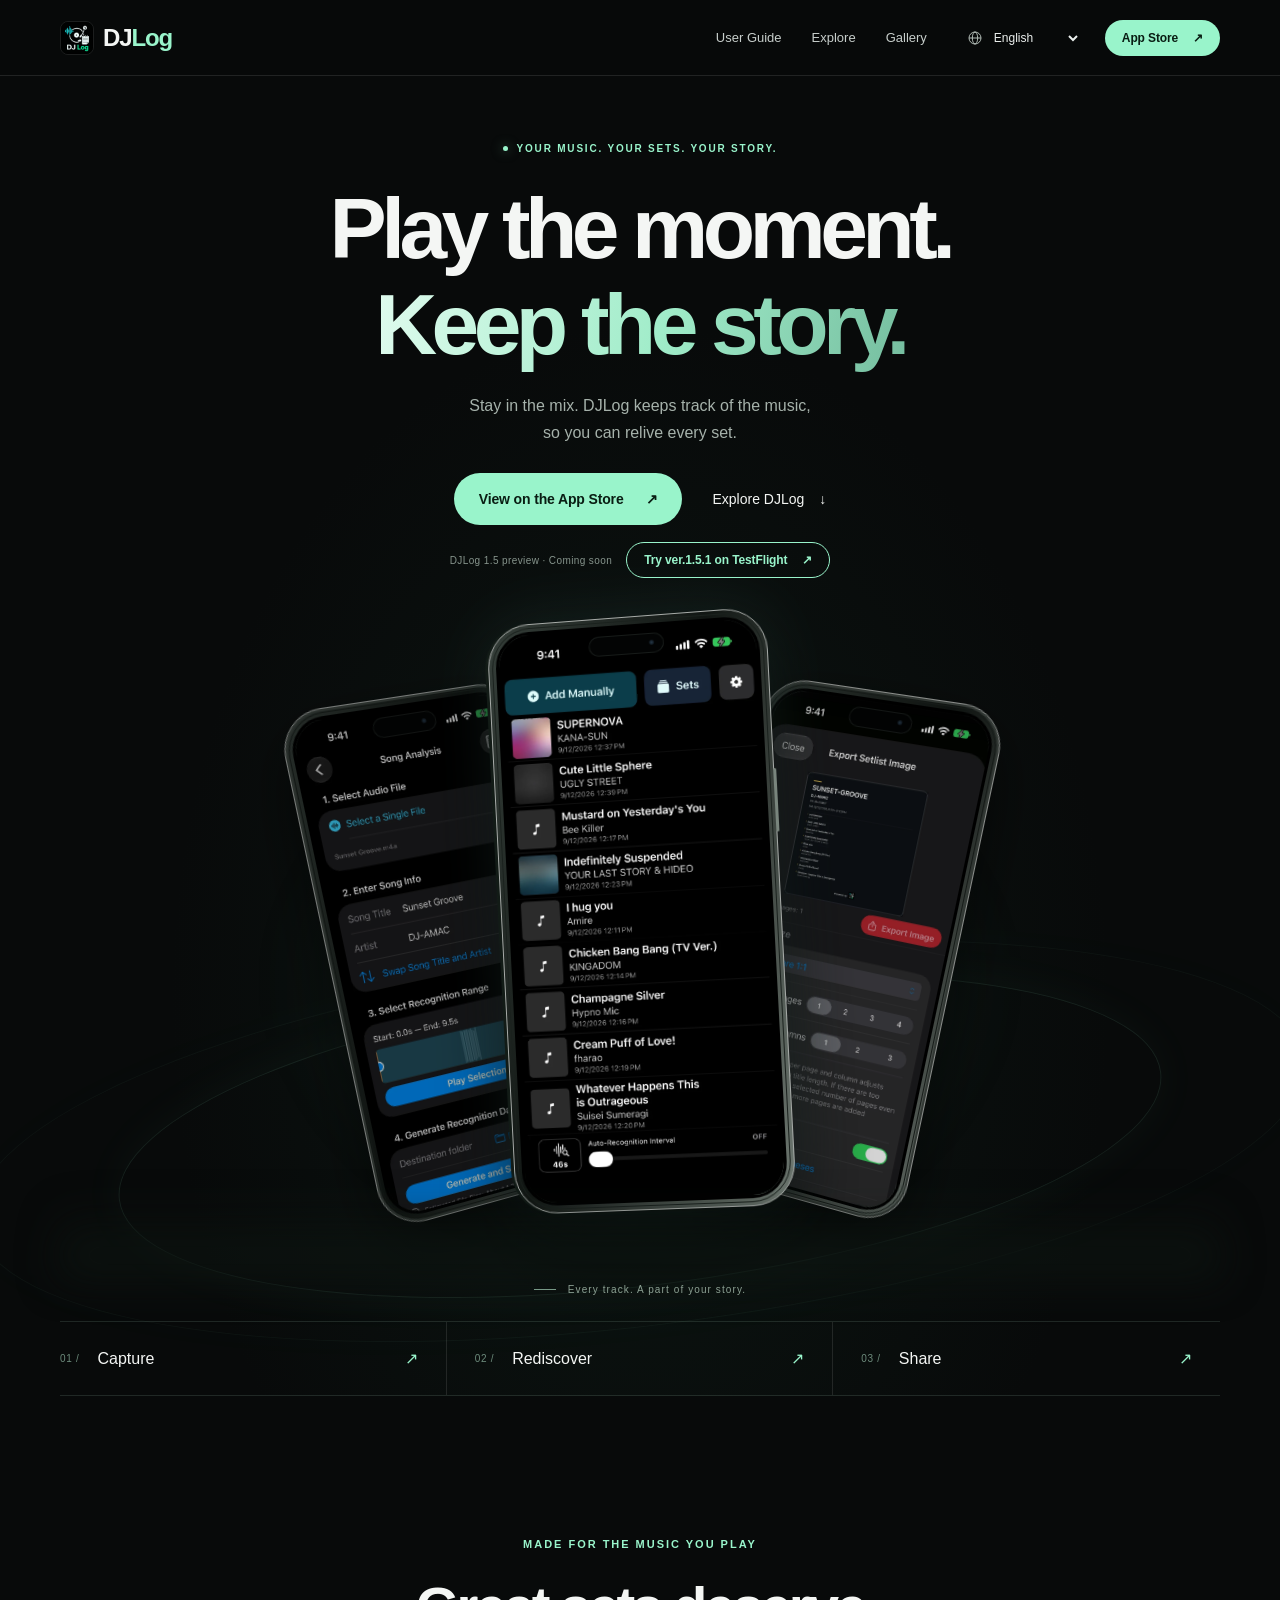
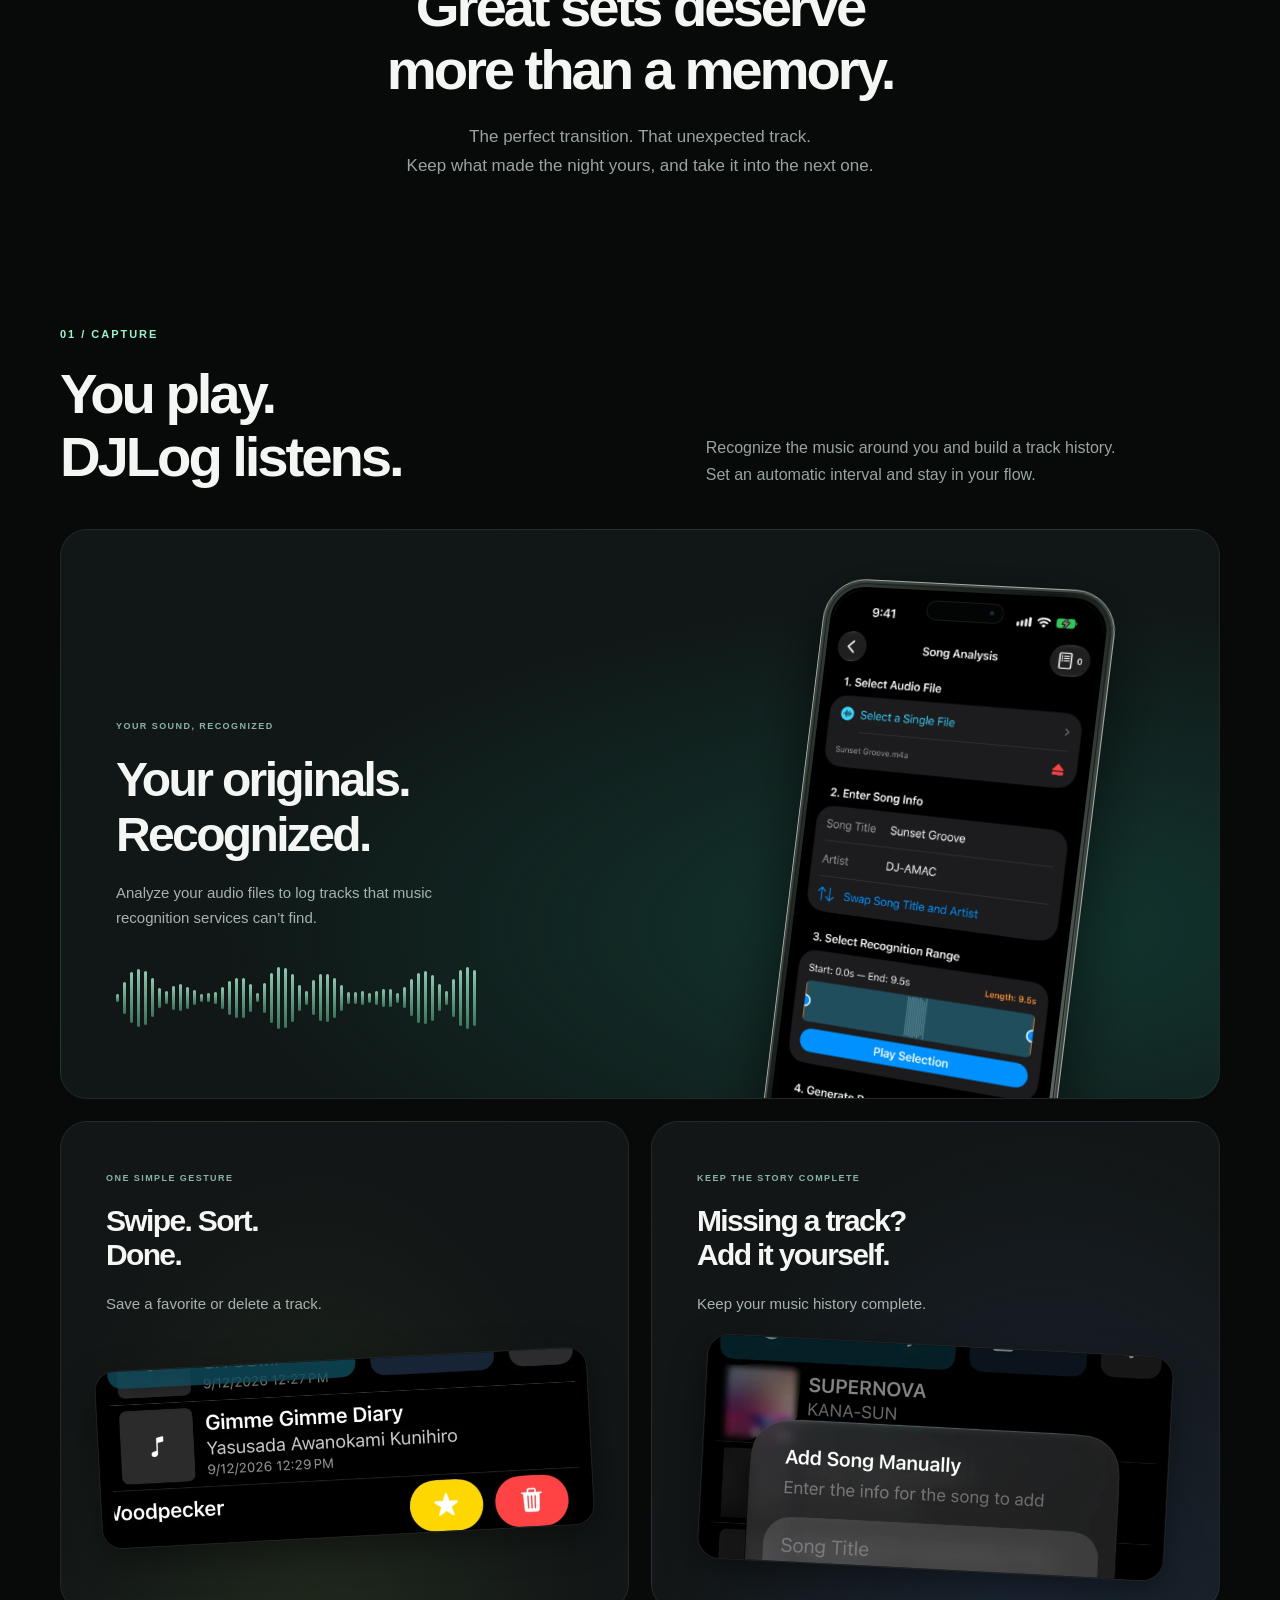
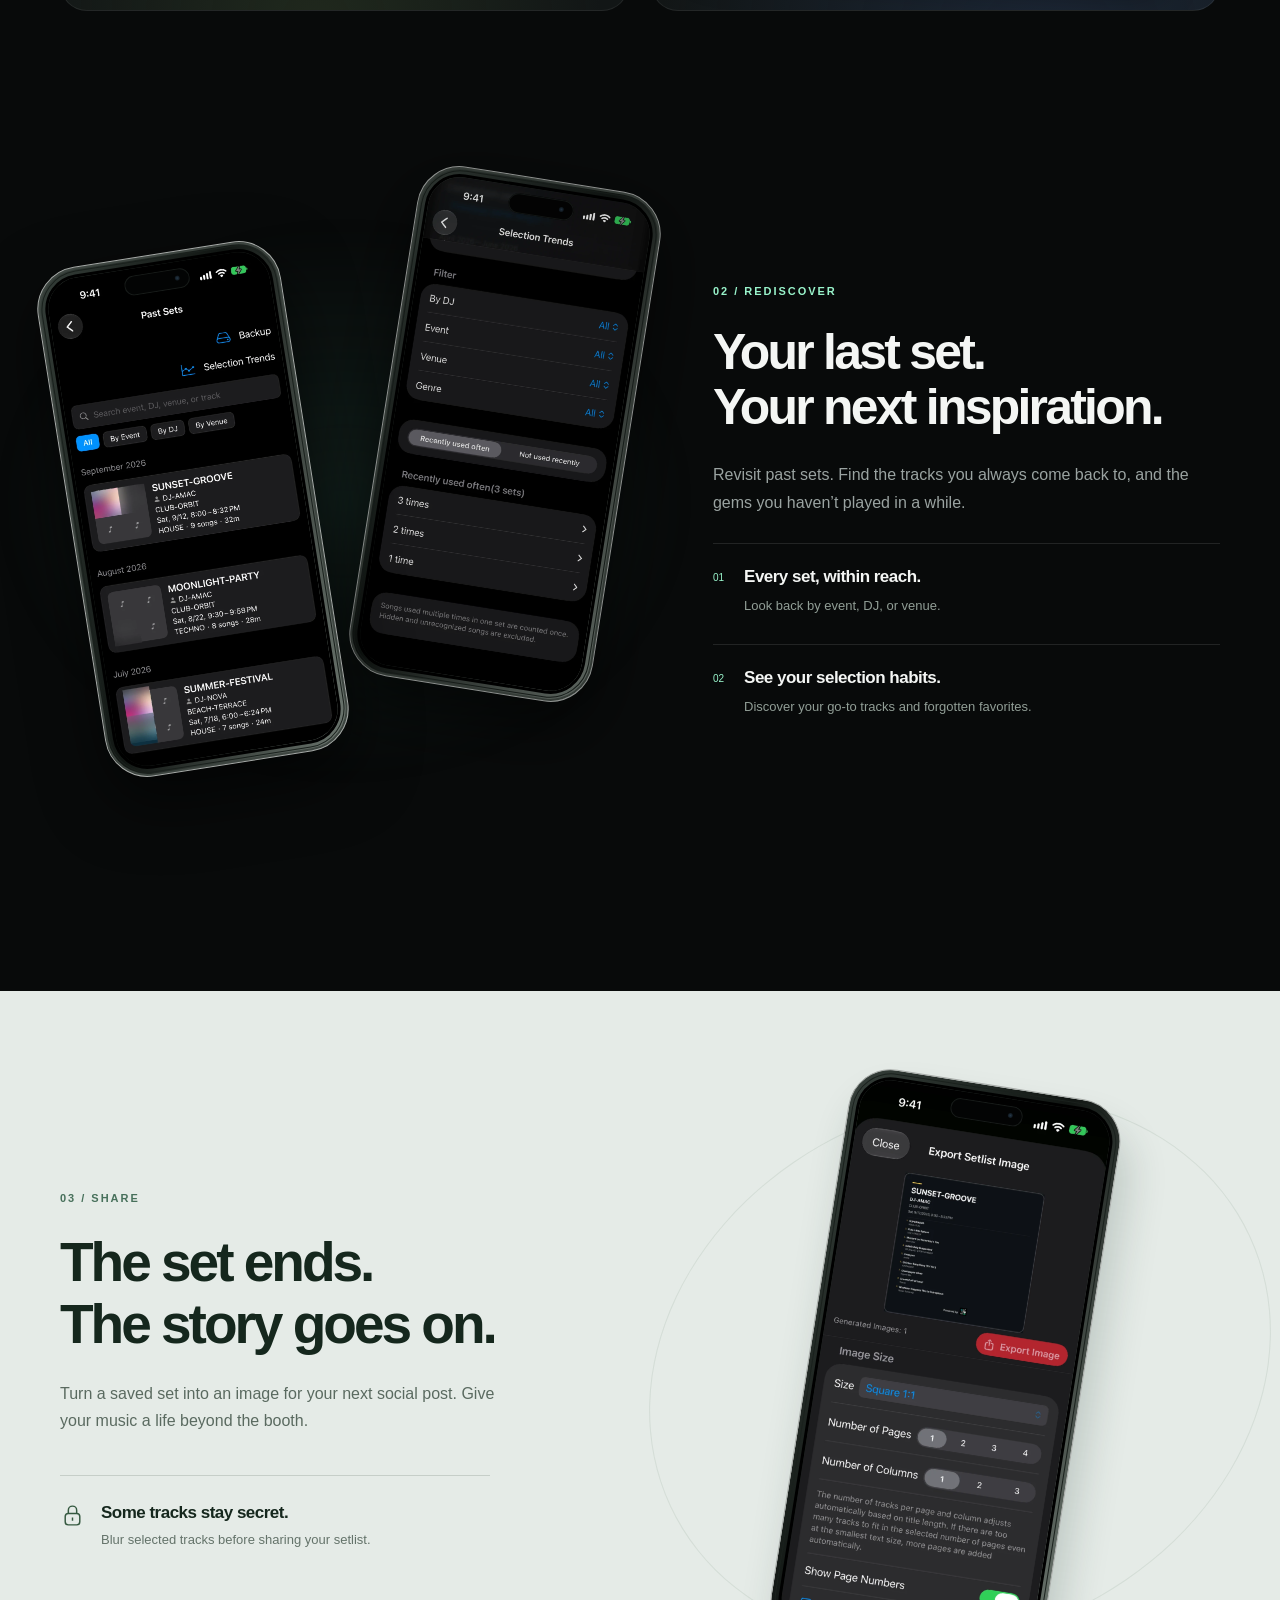
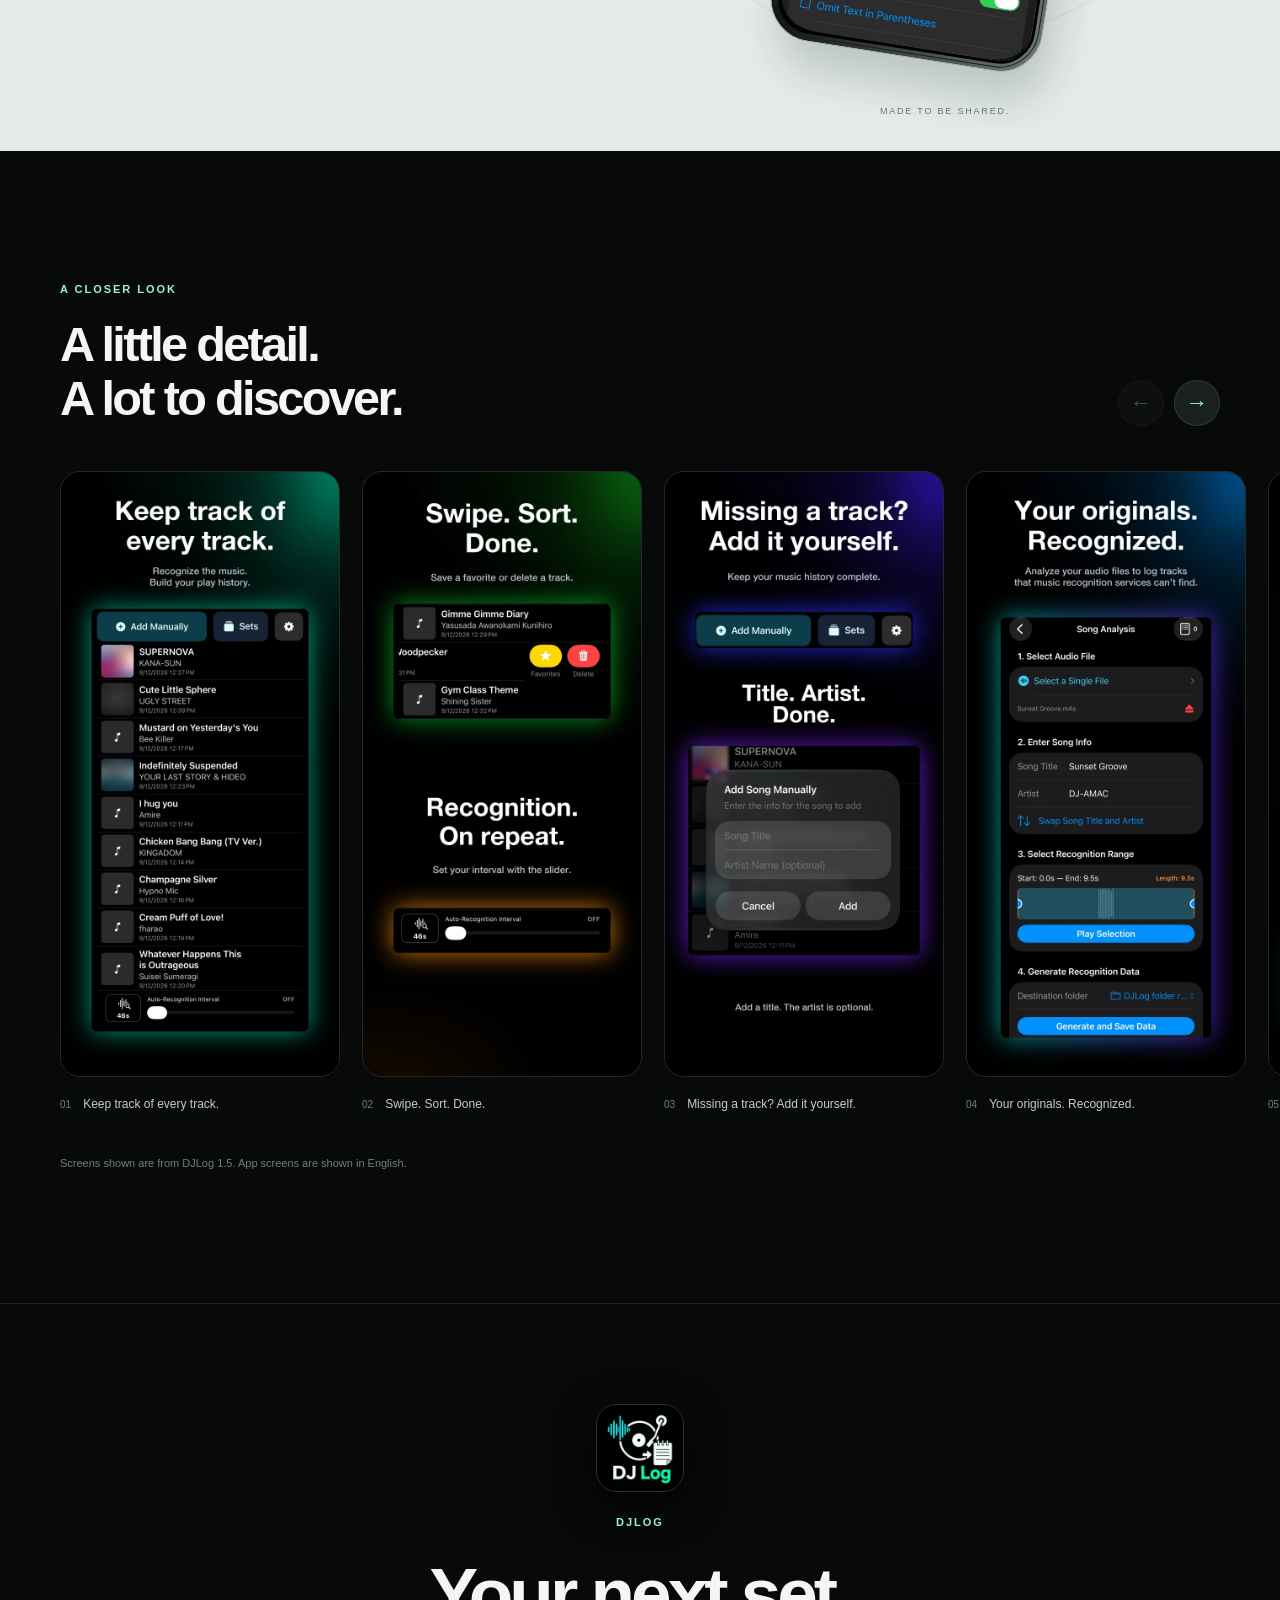
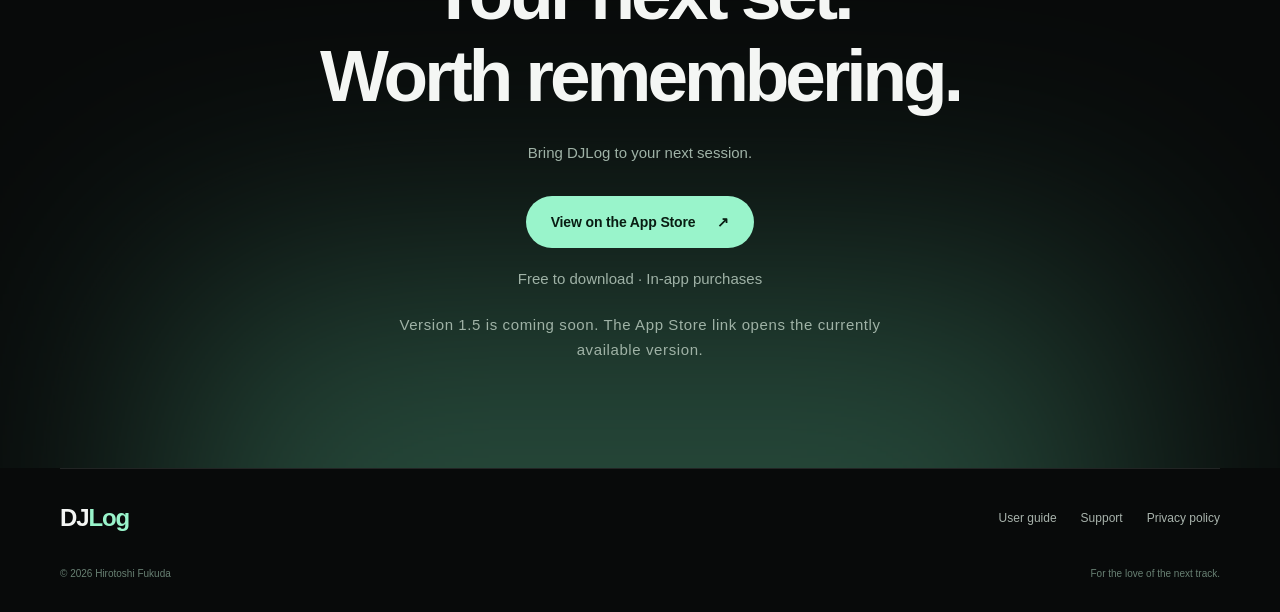
==== commit b58990c1: "Link the manual from the top nav Add a "User Guide" entry ahead of Explore/Gallery so the manual is " ====
--- a/index.html
+++ b/index.html
@@ -20,7 +20,7 @@
   <header class="header">
     <nav class="nav wrap" aria-label="Main navigation">
       <a class="brand" href="#" aria-label="DJLog"><img src="assets/icon.webp" width="34" height="34" alt=""><span>DJ<span class="mint">Log</span></span></a>
-      <div class="nav-links"><a href="#features" data-i18n="navFeatures">Explore</a><a href="#gallery" data-i18n="navGallery">Gallery</a></div>
+      <div class="nav-links"><a href="manual.html" data-i18n="navManual">User Guide</a><a href="#features" data-i18n="navFeatures">Explore</a><a href="#gallery" data-i18n="navGallery">Gallery</a></div>
       <div class="nav-actions">
         <label class="language"><svg viewBox="0 0 24 24" aria-hidden="true"><circle cx="12" cy="12" r="9"/><ellipse cx="12" cy="12" rx="4" ry="9"/><path d="M3 12h18"/></svg><span class="sr-only" data-i18n="language">Language</span>
           <select id="language"><option value="ja" lang="ja">日本語</option><option value="en" lang="en" selected>English</option><option value="zh-hans" lang="zh-Hans">简体中文</option><option value="ko" lang="ko">한국어</option><option value="es" lang="es">Español</option><option value="de" lang="de">Deutsch</option><option value="fr" lang="fr">Français</option></select>
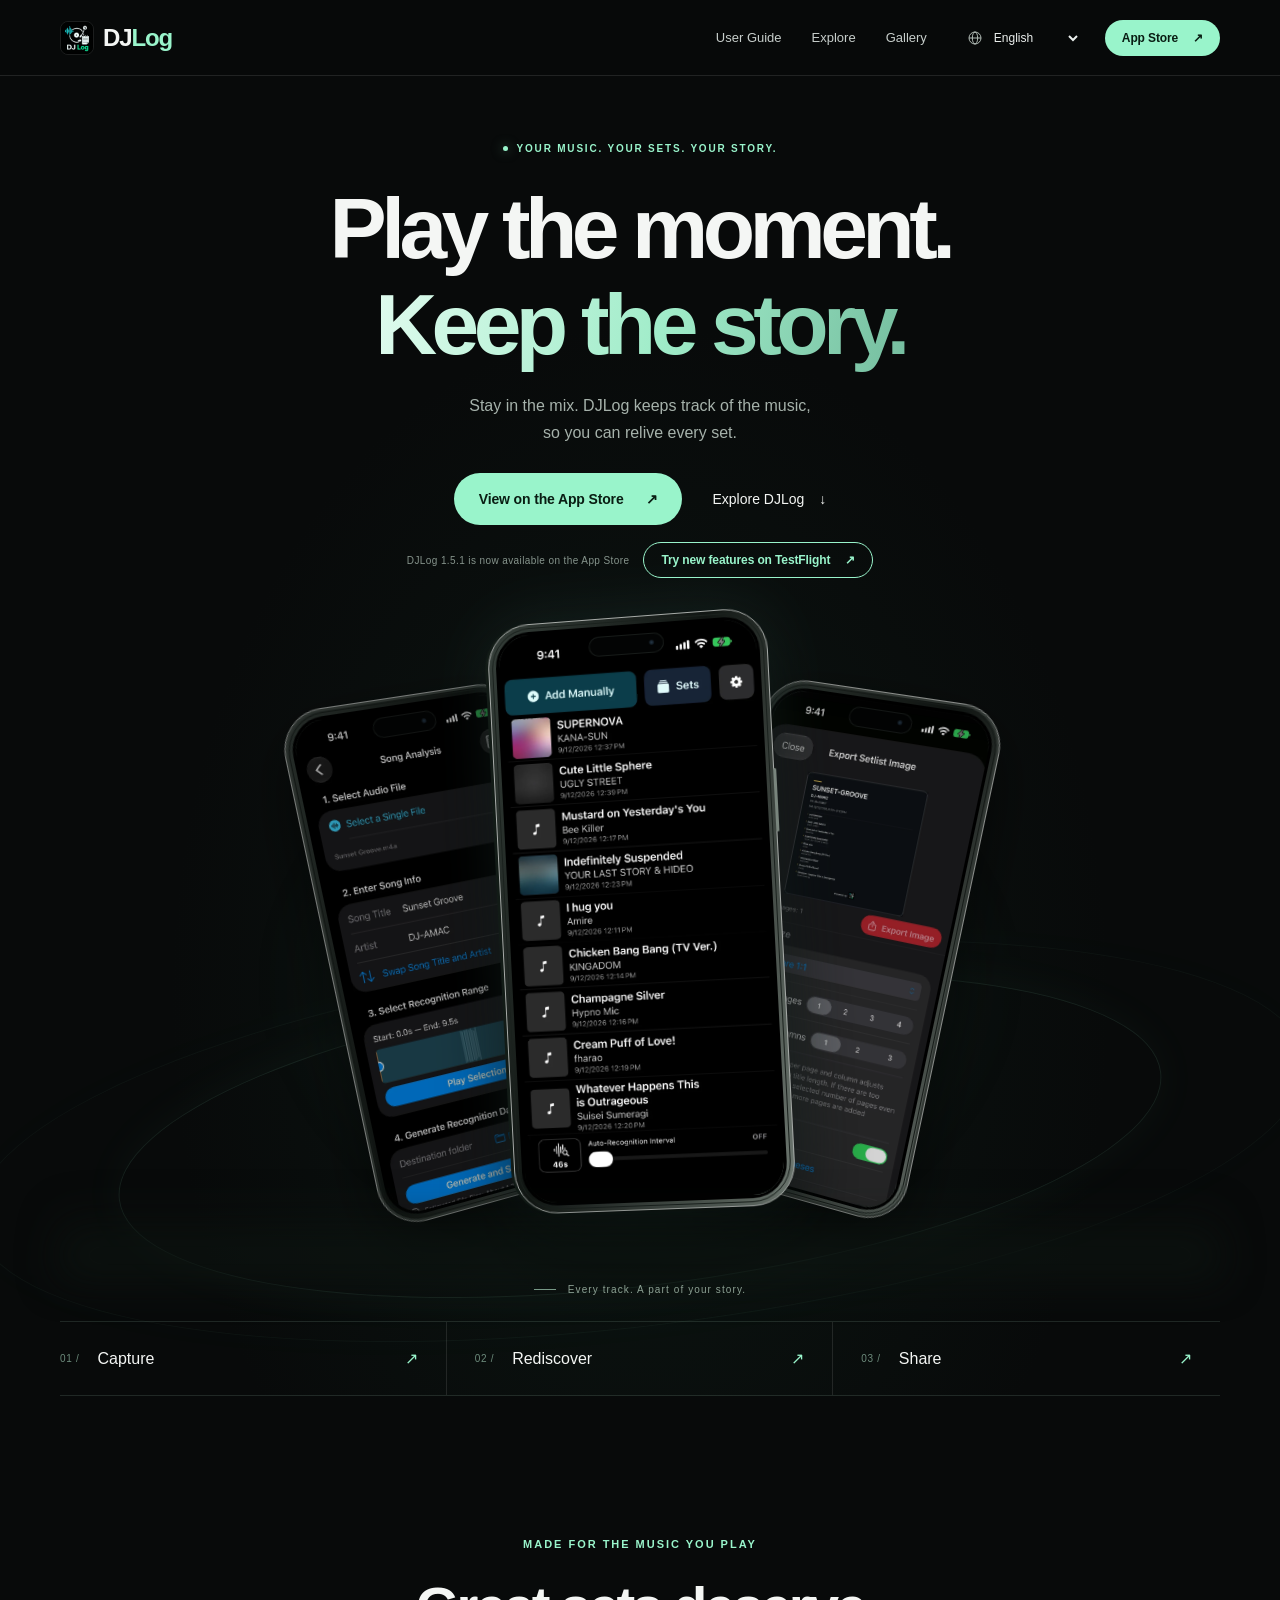
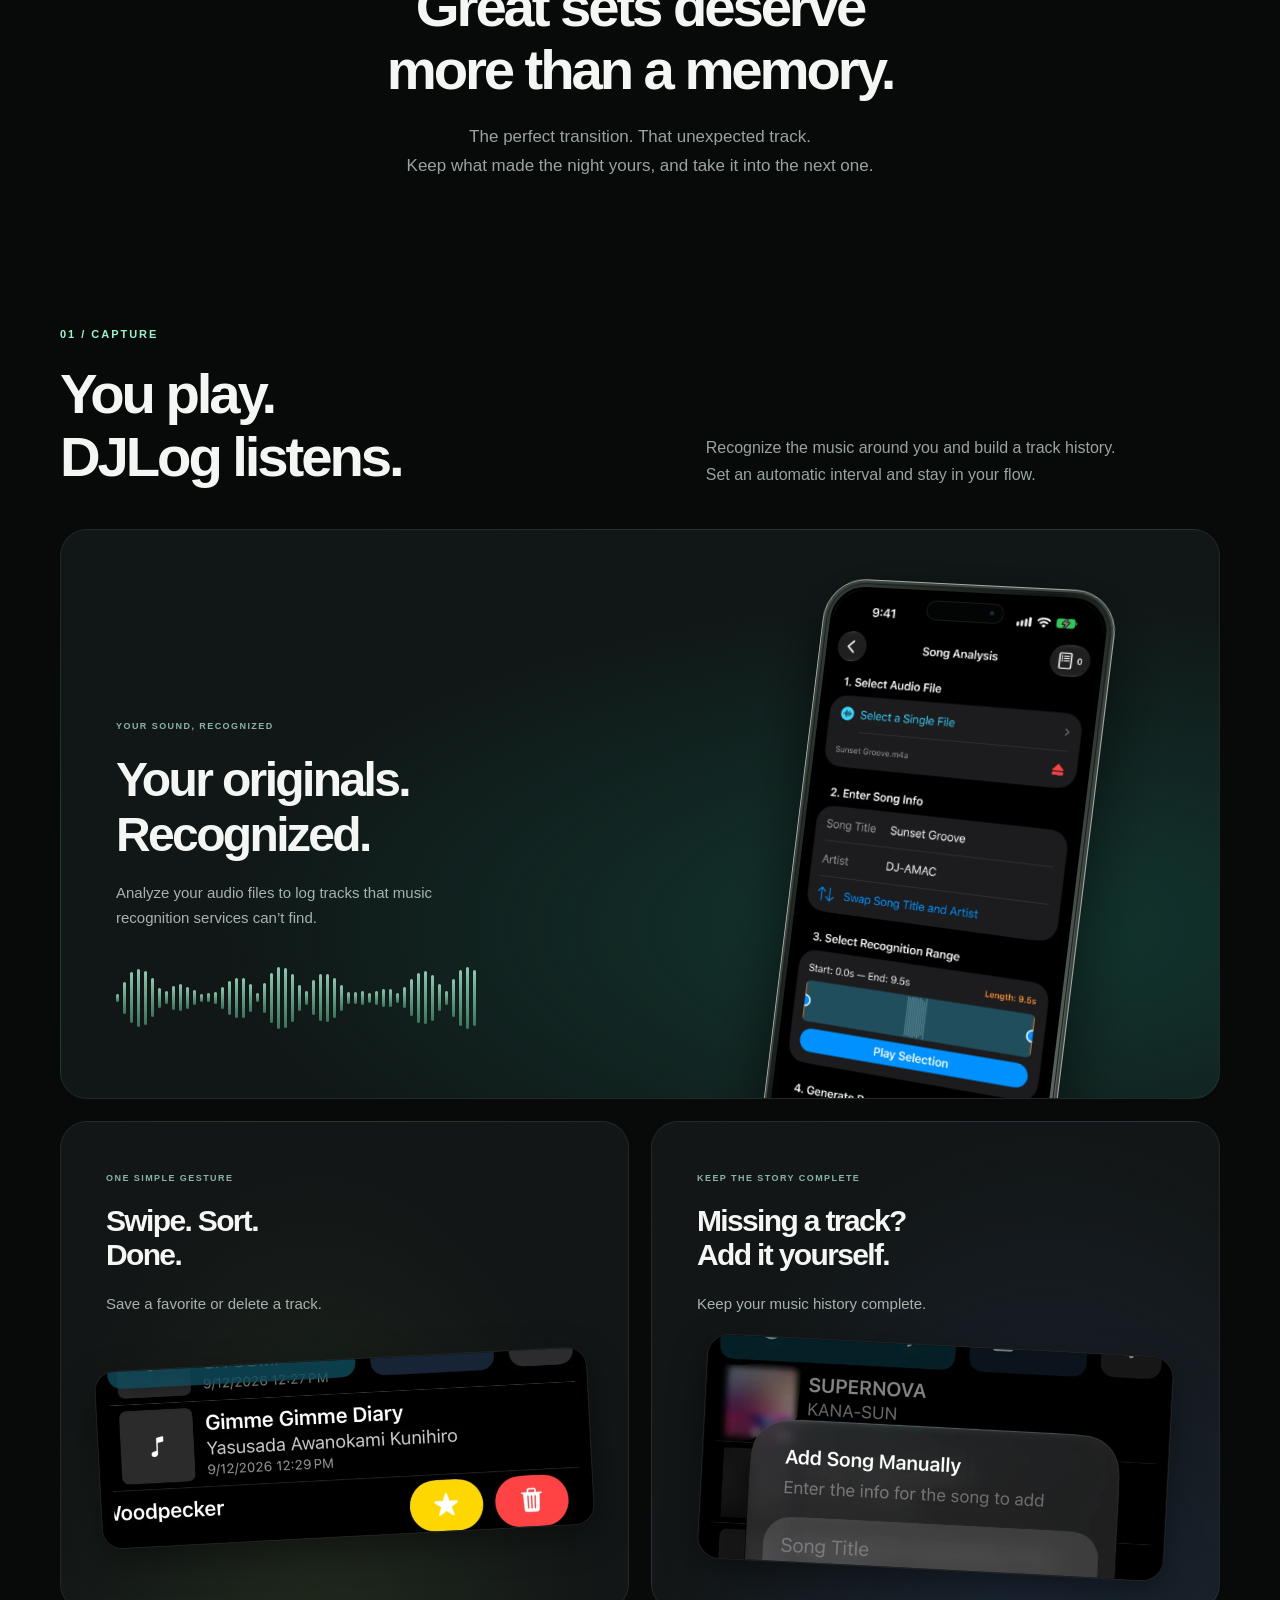
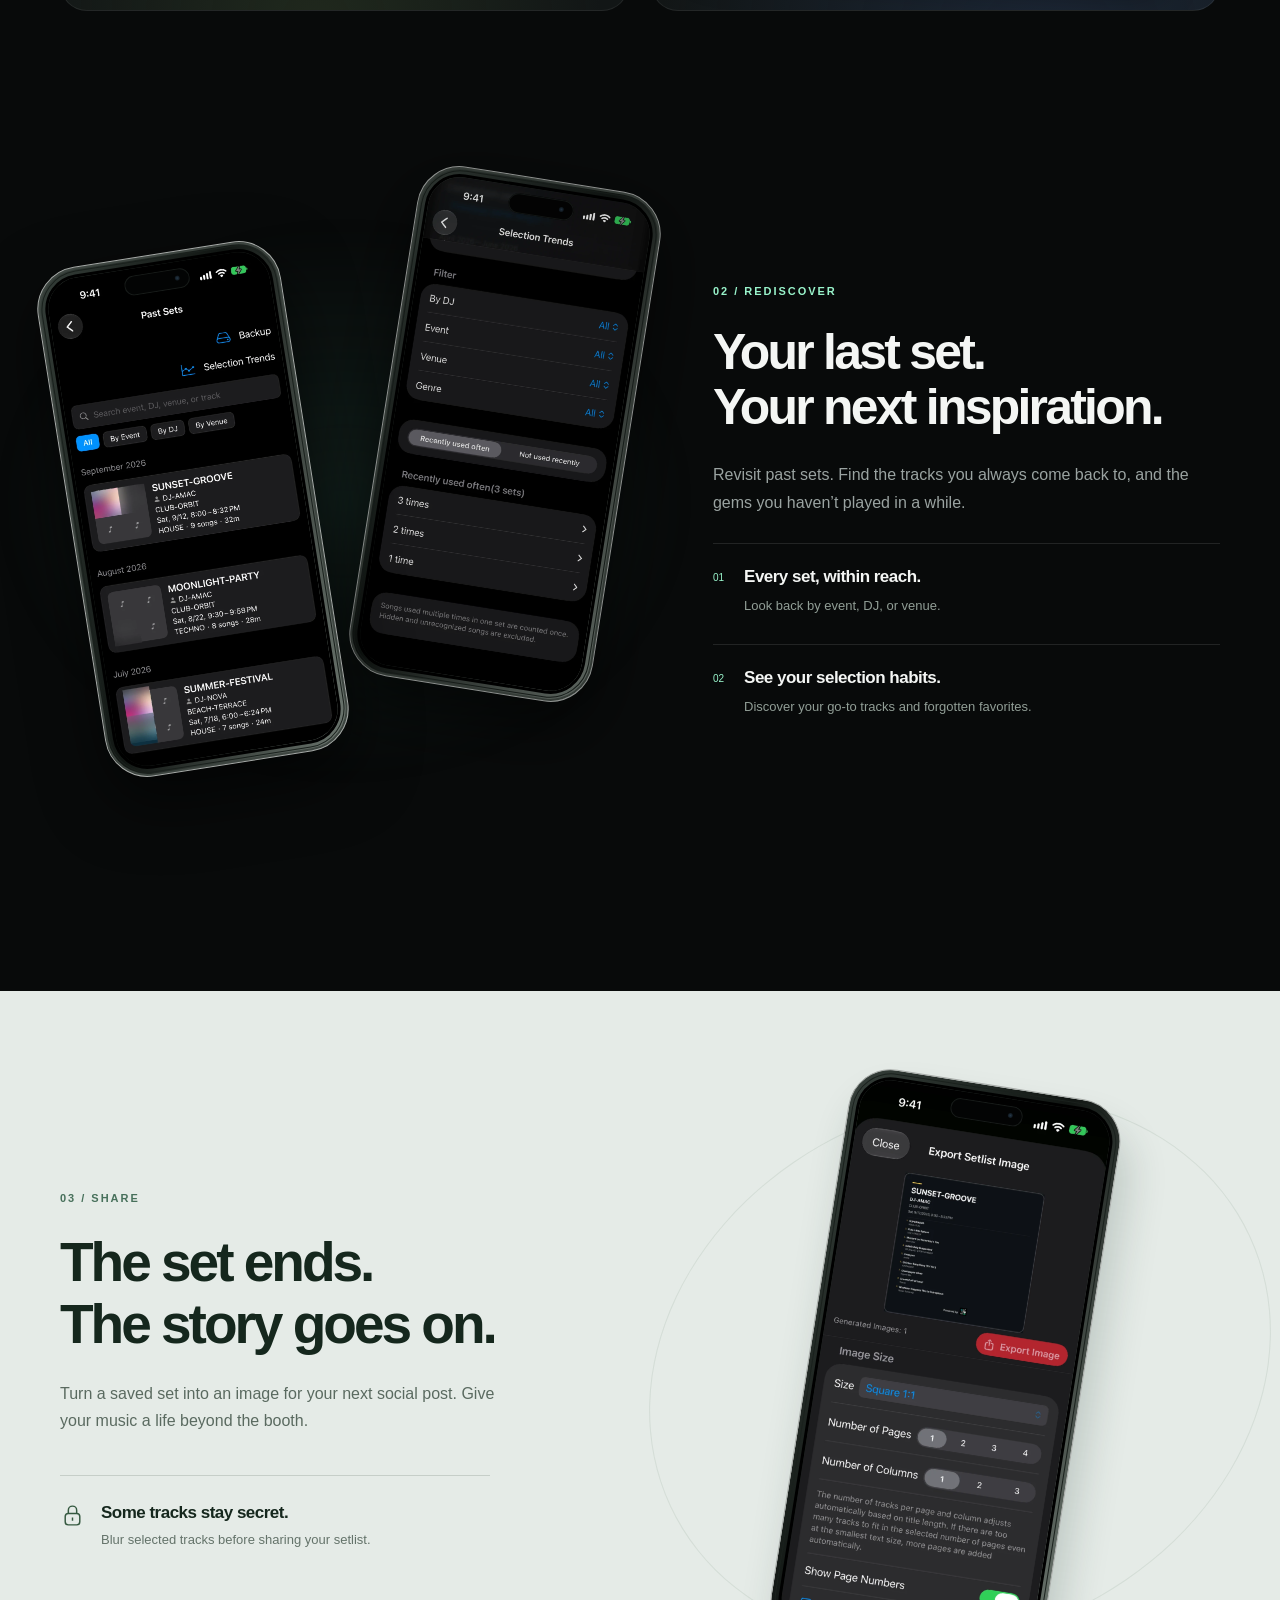
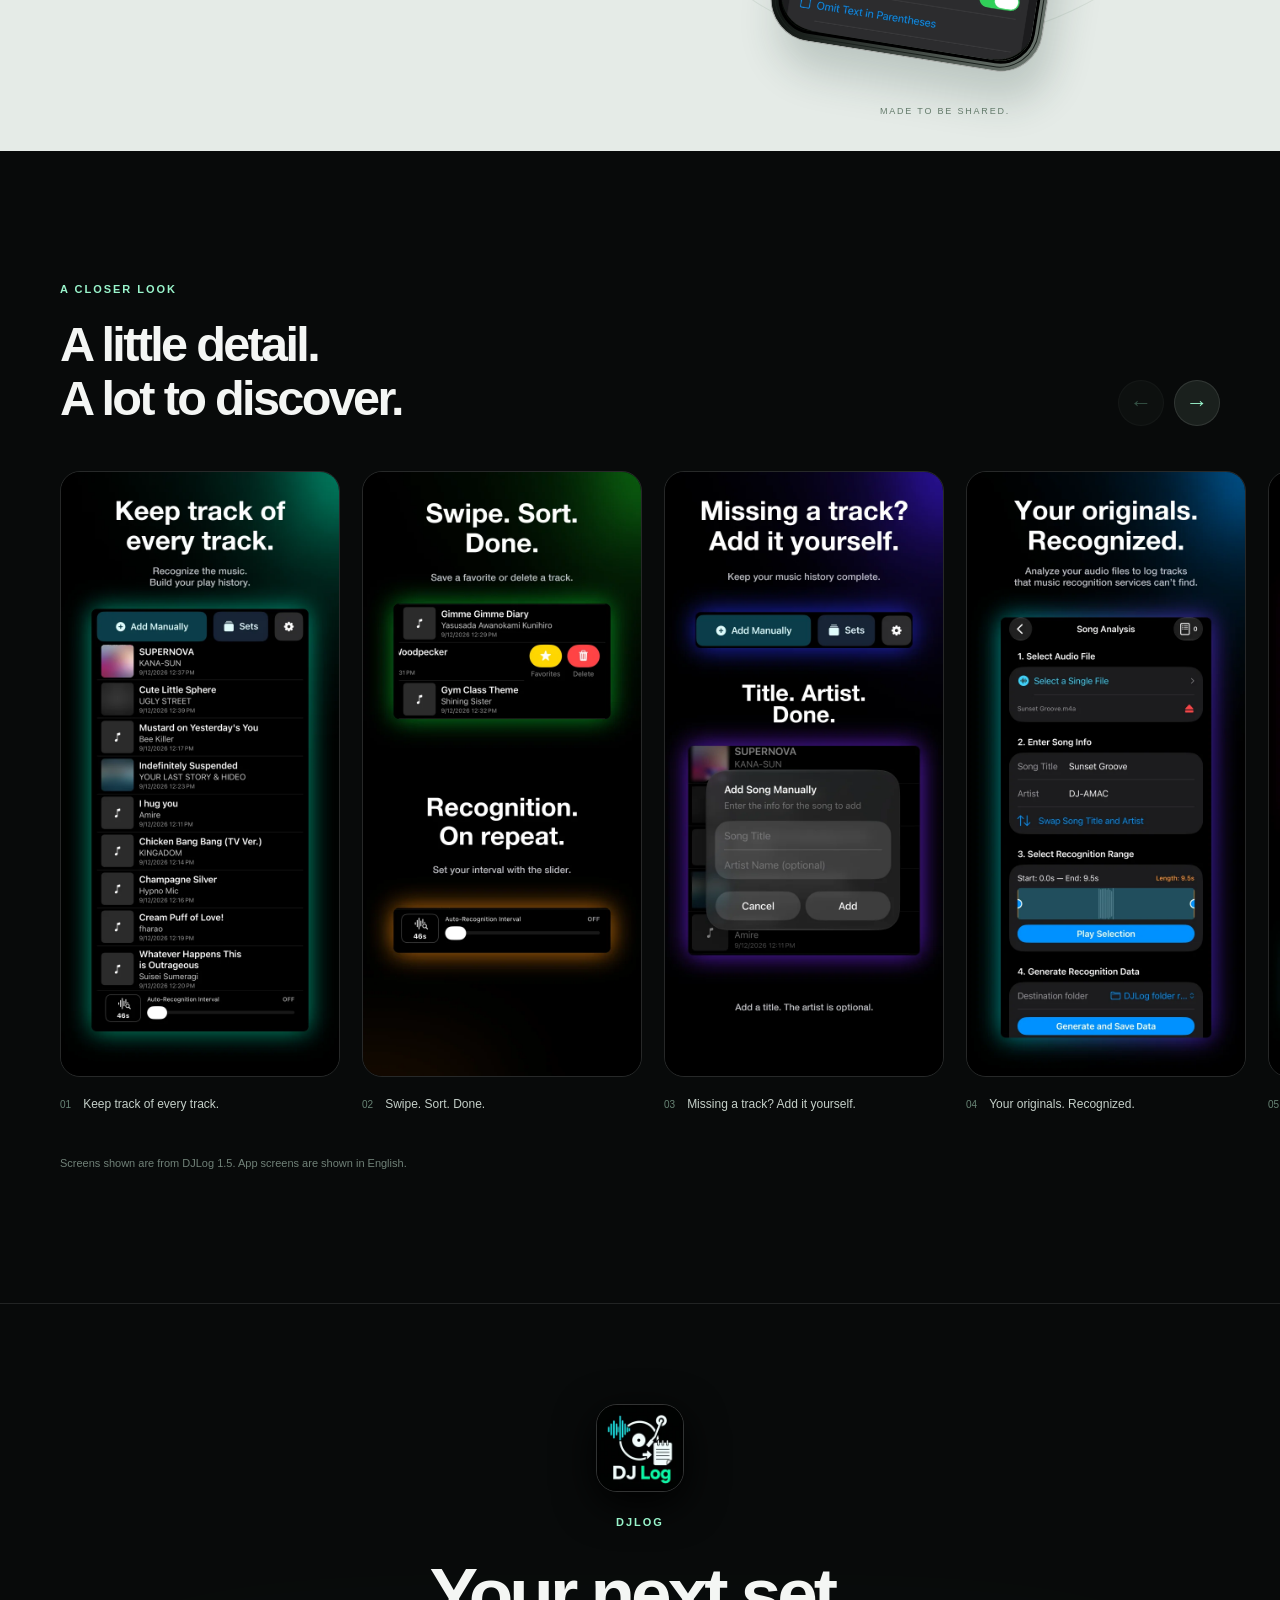
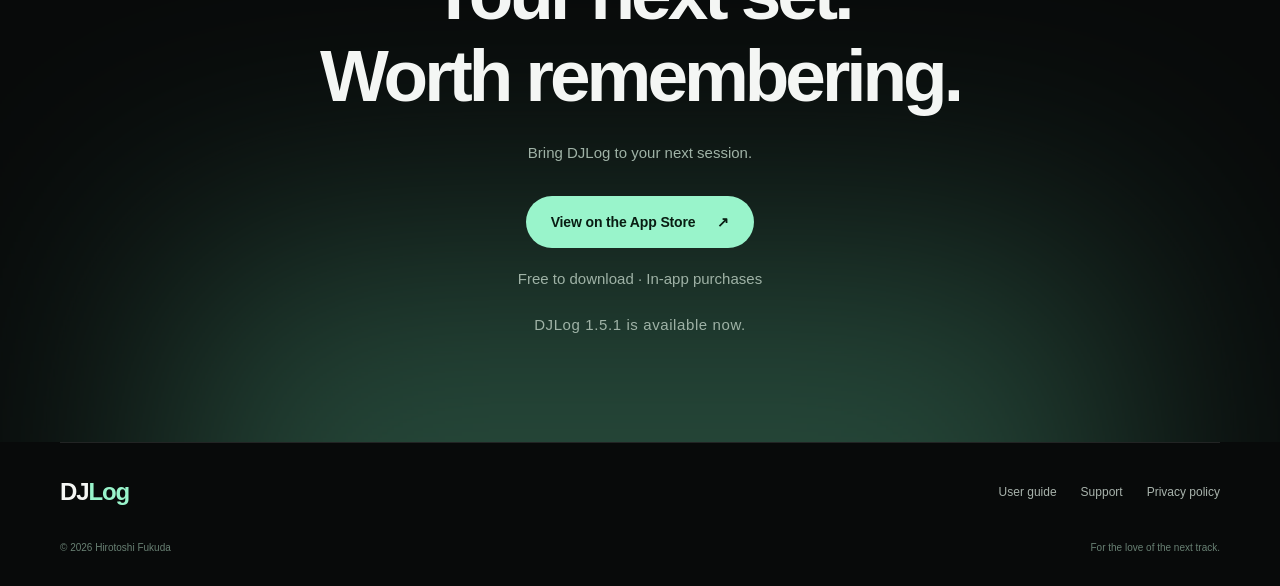
==== commit 291aab26: "Update DJLog site for 1.5.1 release and mobile guide link" ====
--- a/index.html
+++ b/index.html
@@ -28,6 +28,7 @@
         <a class="button button-small store-link" href="https://apps.apple.com/app/djlog/id6806450722"><span>App Store</span><span aria-hidden="true">↗</span></a>
       </div>
     </nav>
+    <a class="mobile-manual" href="manual.html" data-i18n="navManual">User Guide</a>
   </header>
   <main id="main">
     <section class="hero" aria-labelledby="hero-title">
@@ -37,7 +38,7 @@
         <p class="hero-description" data-i18n="heroDescription">Stay in the mix. DJLog keeps track of the music,
 so you can relive every set.</p>
         <div class="hero-actions"><a class="button store-link" href="https://apps.apple.com/app/djlog/id6806450722"><span data-i18n="store">View on the App Store</span><span aria-hidden="true">↗</span></a><a class="text-link" href="#features"><span data-i18n="explore">Explore DJLog</span><span aria-hidden="true">↓</span></a></div>
-        <div class="preview-row"><p class="preview-note" data-i18n="preview">DJLog 1.5 preview · Coming soon</p><a class="button button-small testflight-link" href="https://testflight.apple.com/join/gEkGYNHJ" target="_blank" rel="noopener"><span data-i18n="testflightLink">Try ver.1.5.1 on TestFlight</span><span aria-hidden="true">↗</span></a></div>
+        <div class="preview-row"><p class="preview-note" data-i18n="preview">DJLog 1.5.1 is now available on the App Store</p><a class="button button-small testflight-link" href="https://testflight.apple.com/join/gEkGYNHJ" target="_blank" rel="noopener"><span data-i18n="testflightLink">Try new features on TestFlight</span><span aria-hidden="true">↗</span></a></div>
       </div>
       <div class="hero-stage">
         <div class="halo" aria-hidden="true"></div><div class="orbit orbit-one" aria-hidden="true"></div><div class="orbit orbit-two" aria-hidden="true"></div>
@@ -93,7 +94,7 @@
     </div><p class="gallery-note wrap" data-i18n="galleryNote">Screens shown are from DJLog 1.5. App screens are shown in English.</p></section>
 
     <section class="download" id="download"><div class="download-glow" aria-hidden="true"></div><div class="wrap"><img class="app-icon" src="assets/icon.webp" alt="DJLog" width="88" height="88" loading="lazy"><p class="eyebrow">DJLog</p><h2 data-i18n="downloadTitle">Your next set.
-Worth remembering.</h2><p data-i18n="downloadDescription">Bring DJLog to your next session.</p><a class="button store-link" href="https://apps.apple.com/app/djlog/id6806450722"><span data-i18n="store">View on the App Store</span><span aria-hidden="true">↗</span></a><p class="download-note" data-i18n="downloadNote">Free to download · In-app purchases</p><p class="preview-note" data-i18n="releaseNote">Version 1.5 is coming soon. The App Store link opens the currently available version.</p></div></section>
+Worth remembering.</h2><p data-i18n="downloadDescription">Bring DJLog to your next session.</p><a class="button store-link" href="https://apps.apple.com/app/djlog/id6806450722"><span data-i18n="store">View on the App Store</span><span aria-hidden="true">↗</span></a><p class="download-note" data-i18n="downloadNote">Free to download · In-app purchases</p><p class="preview-note" data-i18n="releaseNote">DJLog 1.5.1 is available now.</p></div></section>
   </main>
   <footer class="footer wrap"><div class="footer-top"><a class="brand" href="#">DJ<span class="mint">Log</span></a><div class="footer-links"><a href="https://fukuda0329-droid.github.io/manual.html" data-page="manual" data-i18n="manualLink">User guide</a><a href="https://fukuda0329-droid.github.io/support.html" data-page="support" data-i18n="supportLink">Support</a><a href="https://fukuda0329-droid.github.io/privacy-policy.html" data-page="privacy-policy" data-i18n="privacyLink">Privacy policy</a></div></div><div class="footer-bottom"><p>© 2026 Hirotoshi Fukuda</p><p data-i18n="footerTag">For the love of the next track.</p></div></footer>
   <noscript><p class="noscript-note">This page is shown in English. Enable JavaScript to choose a language.</p></noscript>
--- a/styles.css
+++ b/styles.css
@@ -7,3 +7,6 @@
 @media(prefers-reduced-motion:reduce){html{scroll-behavior:auto}*,*::before,*::after{animation:none!important;transition:none!important}.button:hover{transform:none}}
 /* Let translated copy determine the mobile card height. */
 @media(max-width:700px){.original-card{height:auto;min-height:740px}.analysis-visual{position:relative;inset:auto;height:395px}.original-card .card-copy{padding-bottom:30px}}
+/* Keep the guide reachable at the top when desktop navigation is hidden. */
+.mobile-manual{display:none}
+@media(max-width:700px){.header{height:104px}.nav{height:65px}.mobile-manual{display:flex;align-items:center;justify-content:center;height:39px;border-top:1px solid var(--line);color:var(--mint);font-size:12px;font-weight:600}}
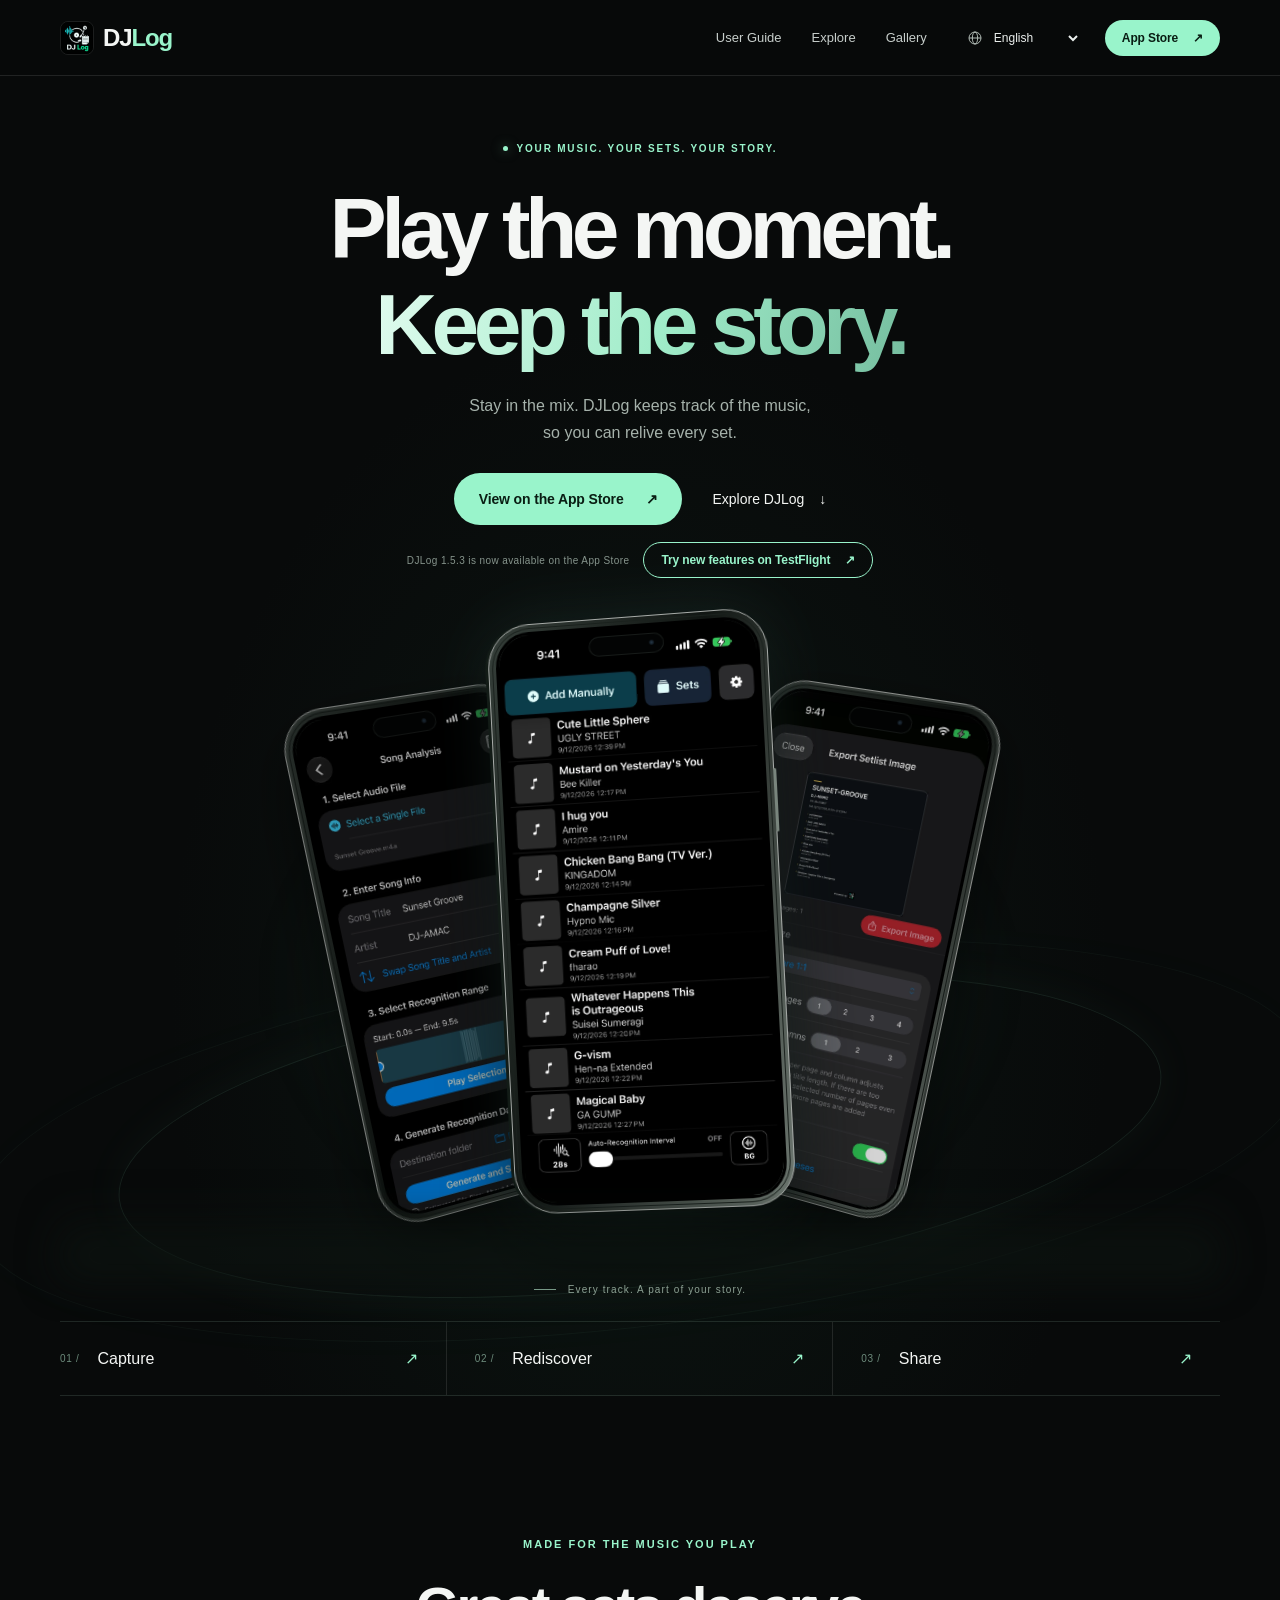
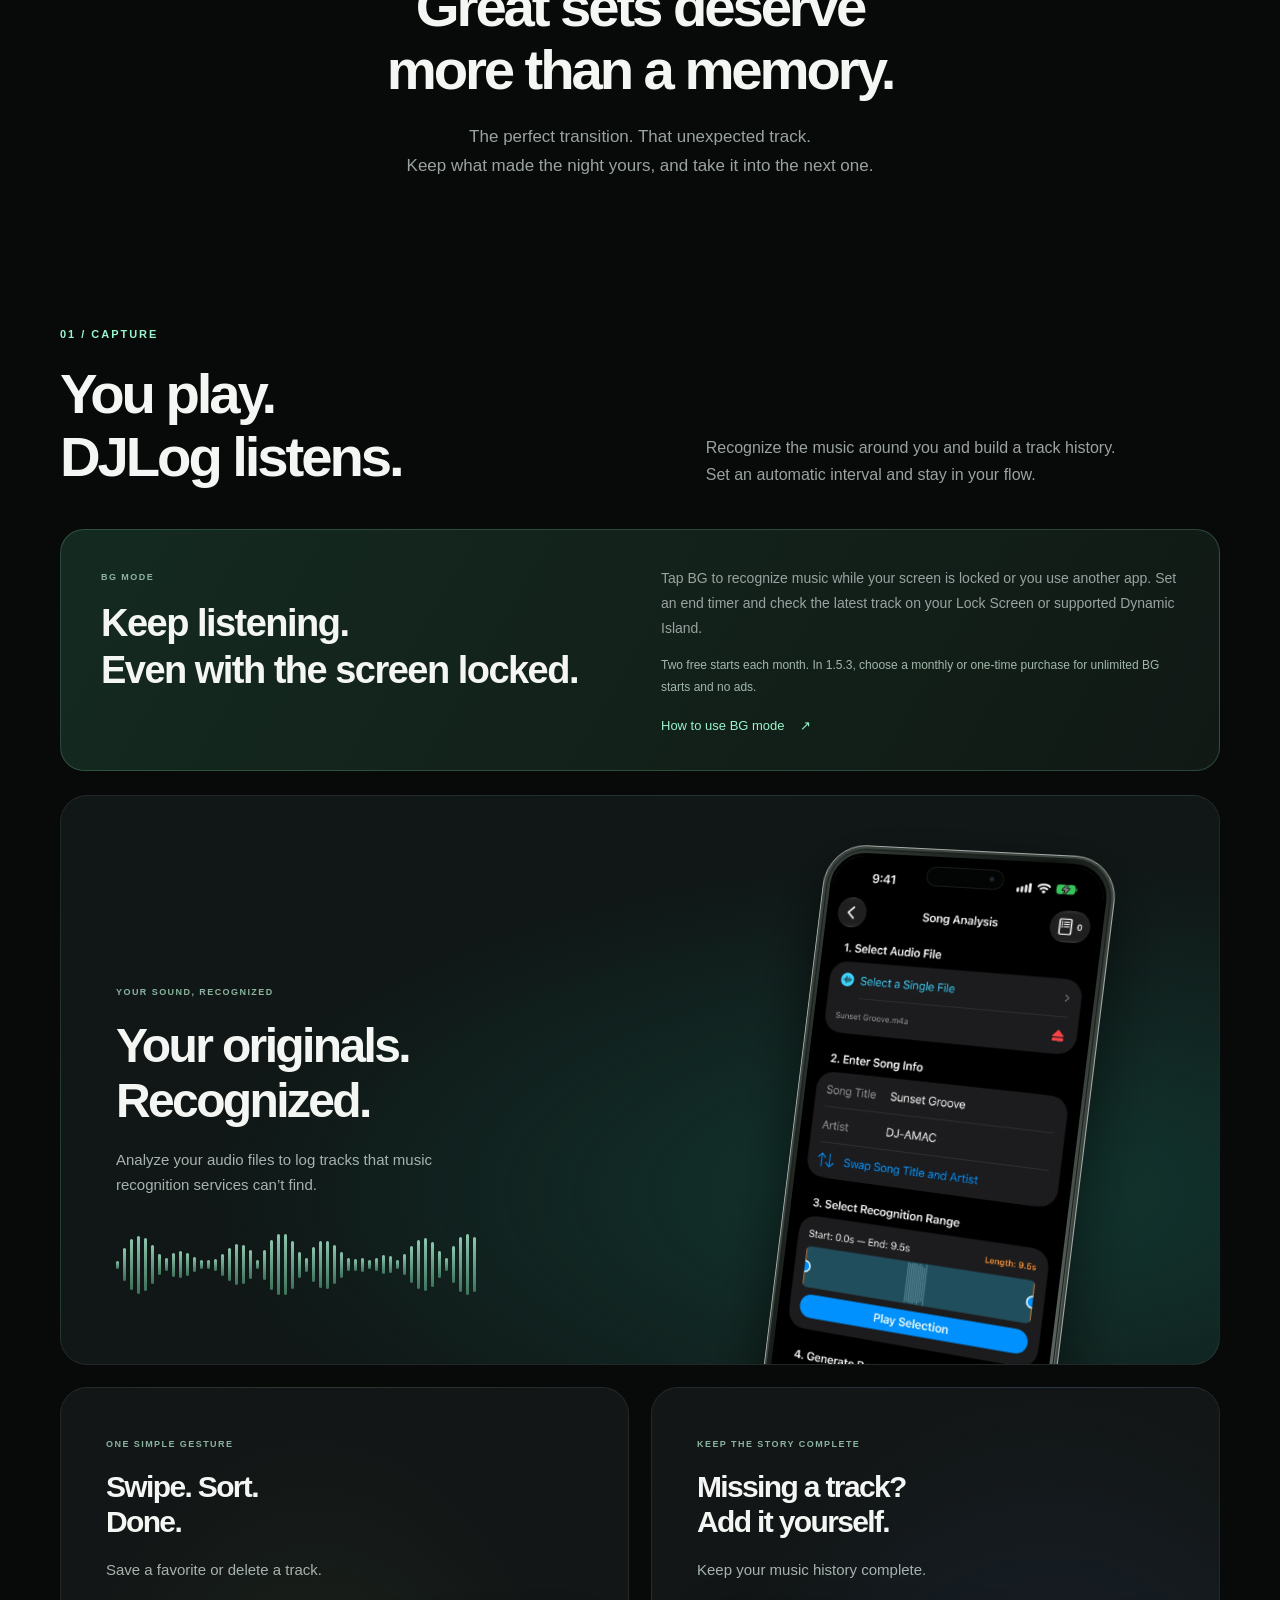
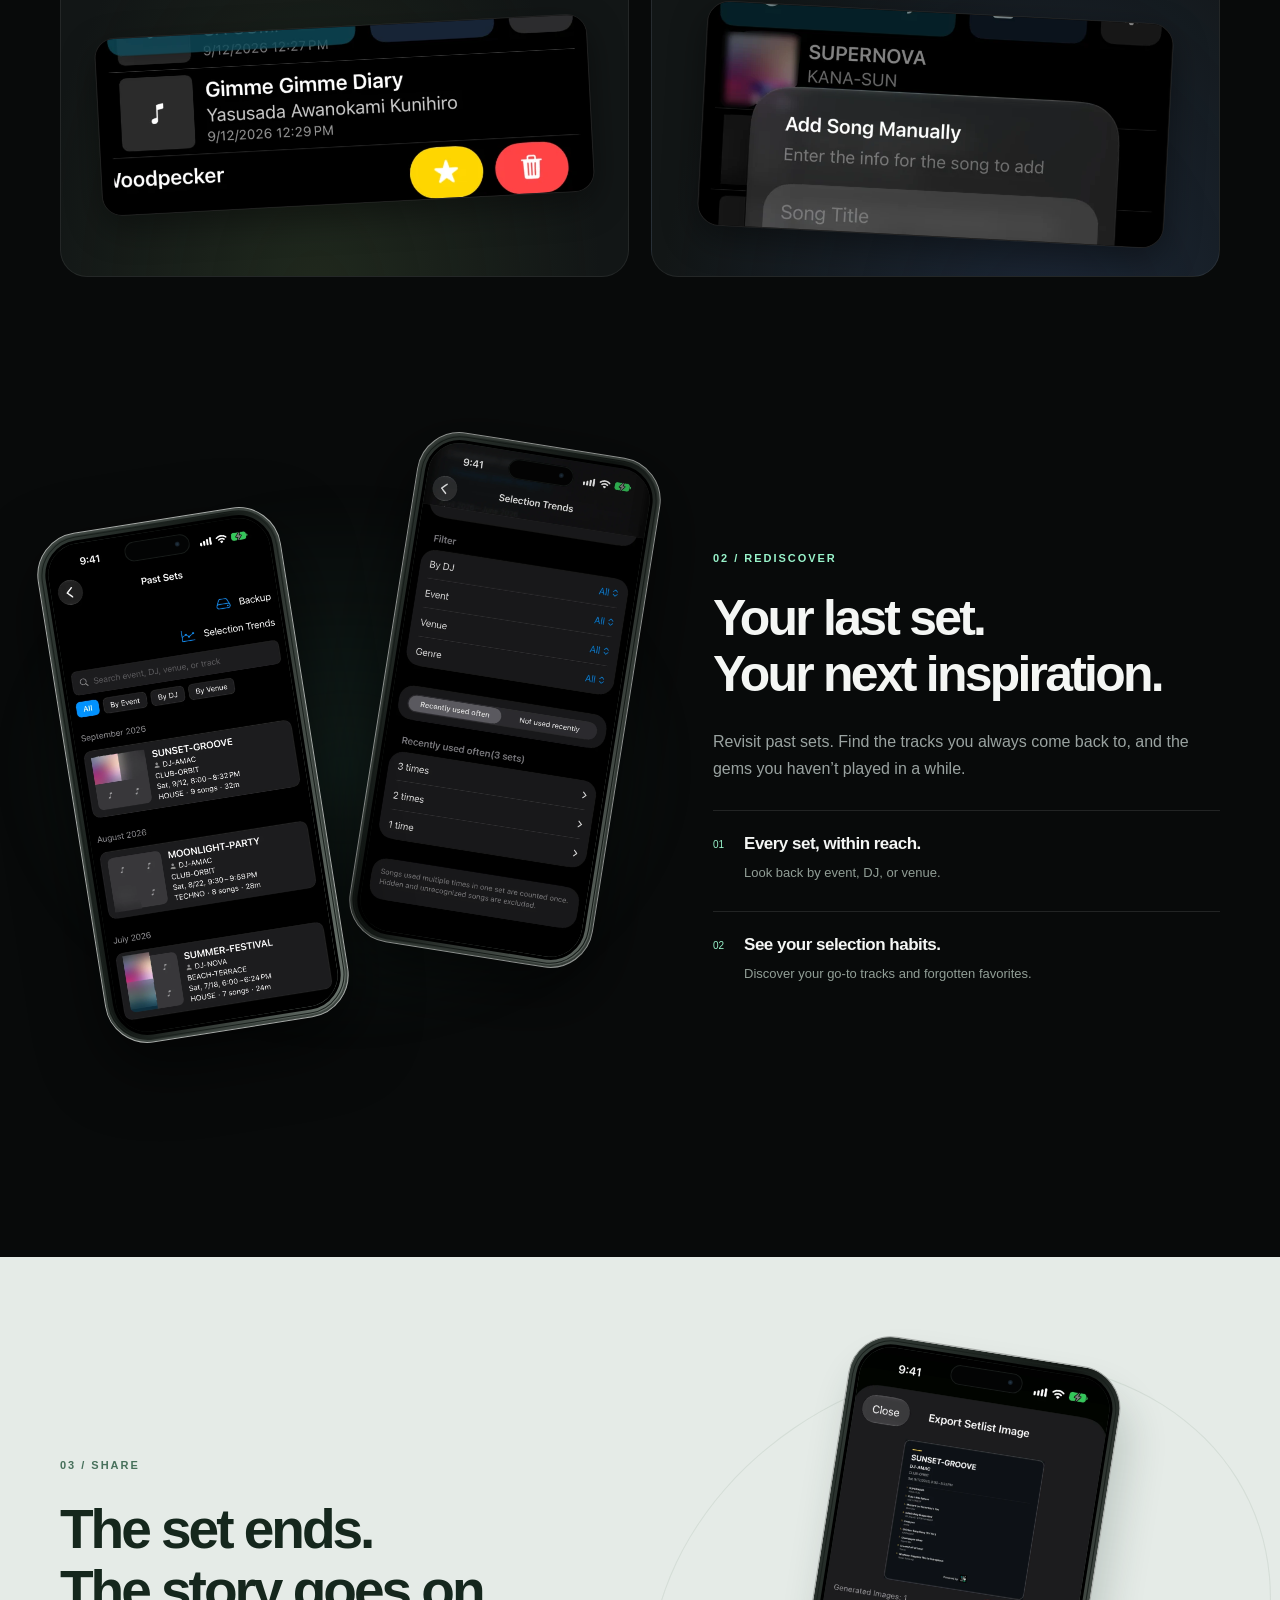
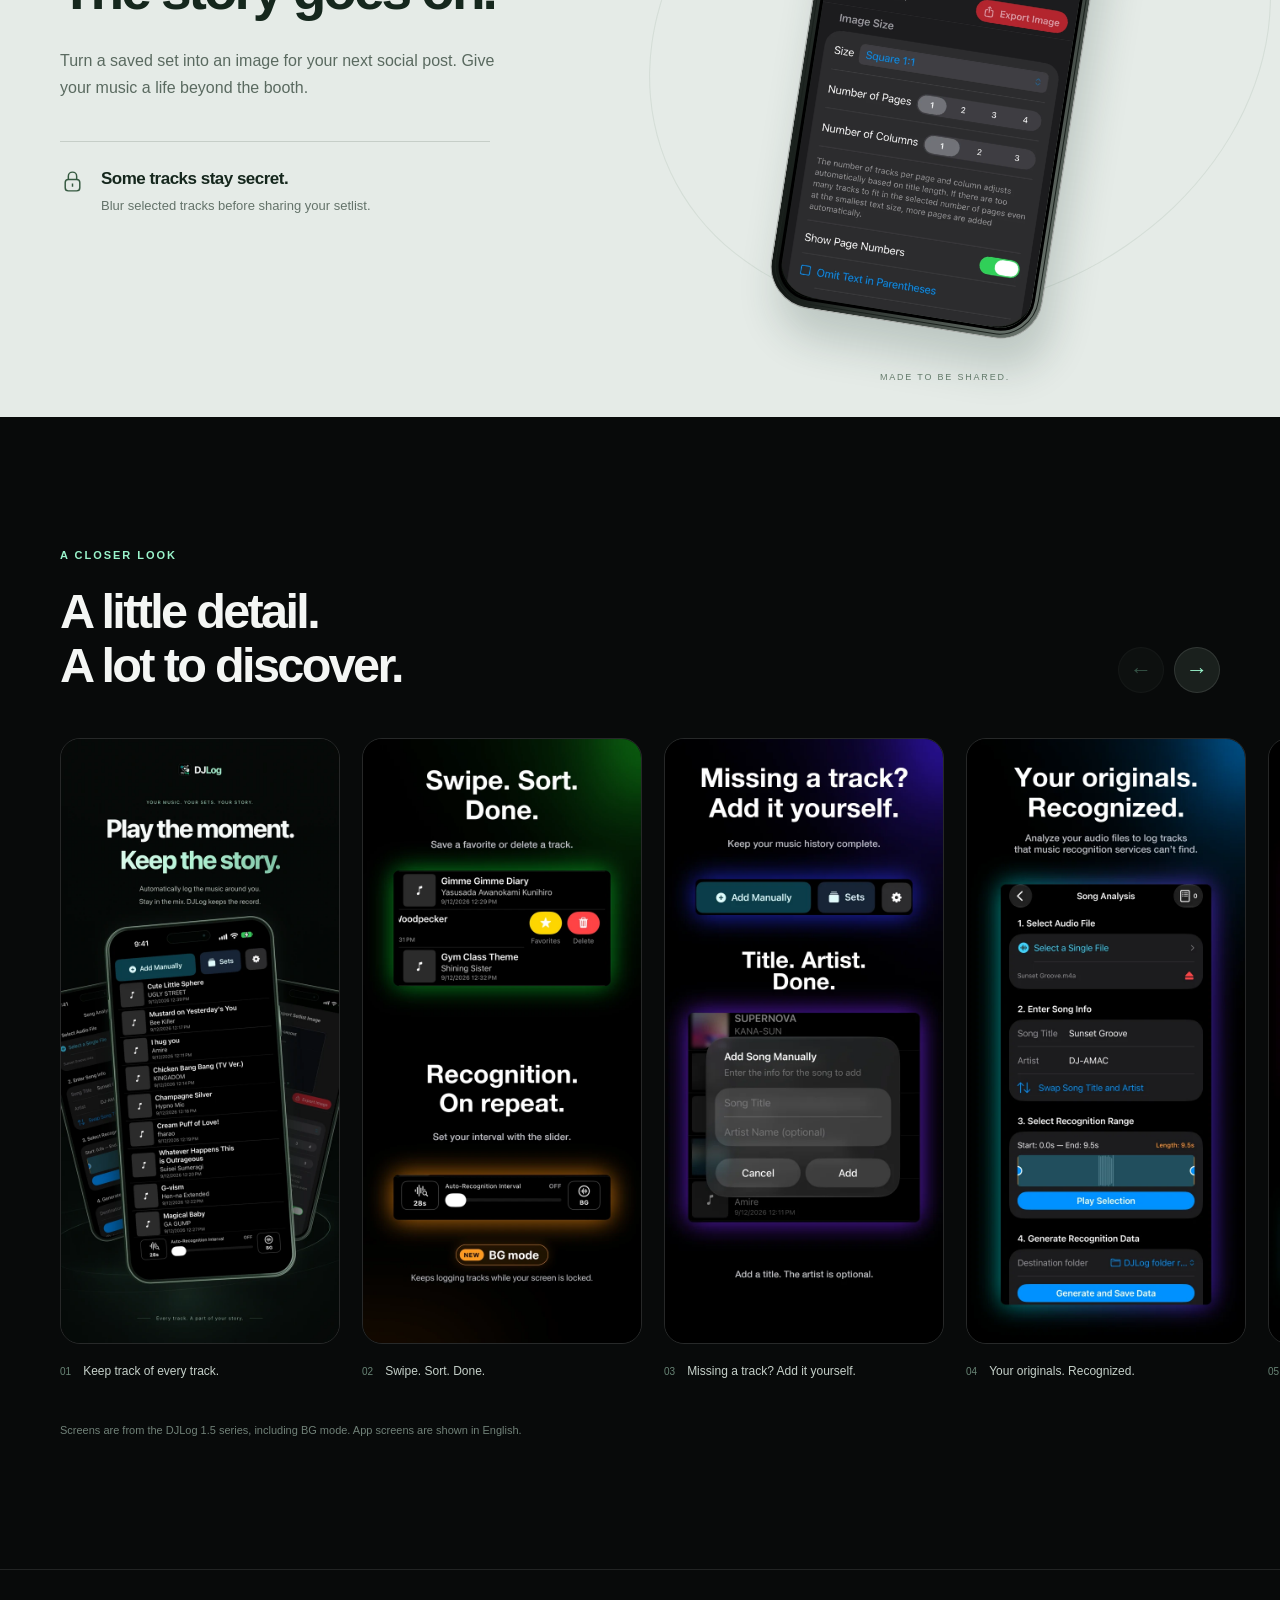
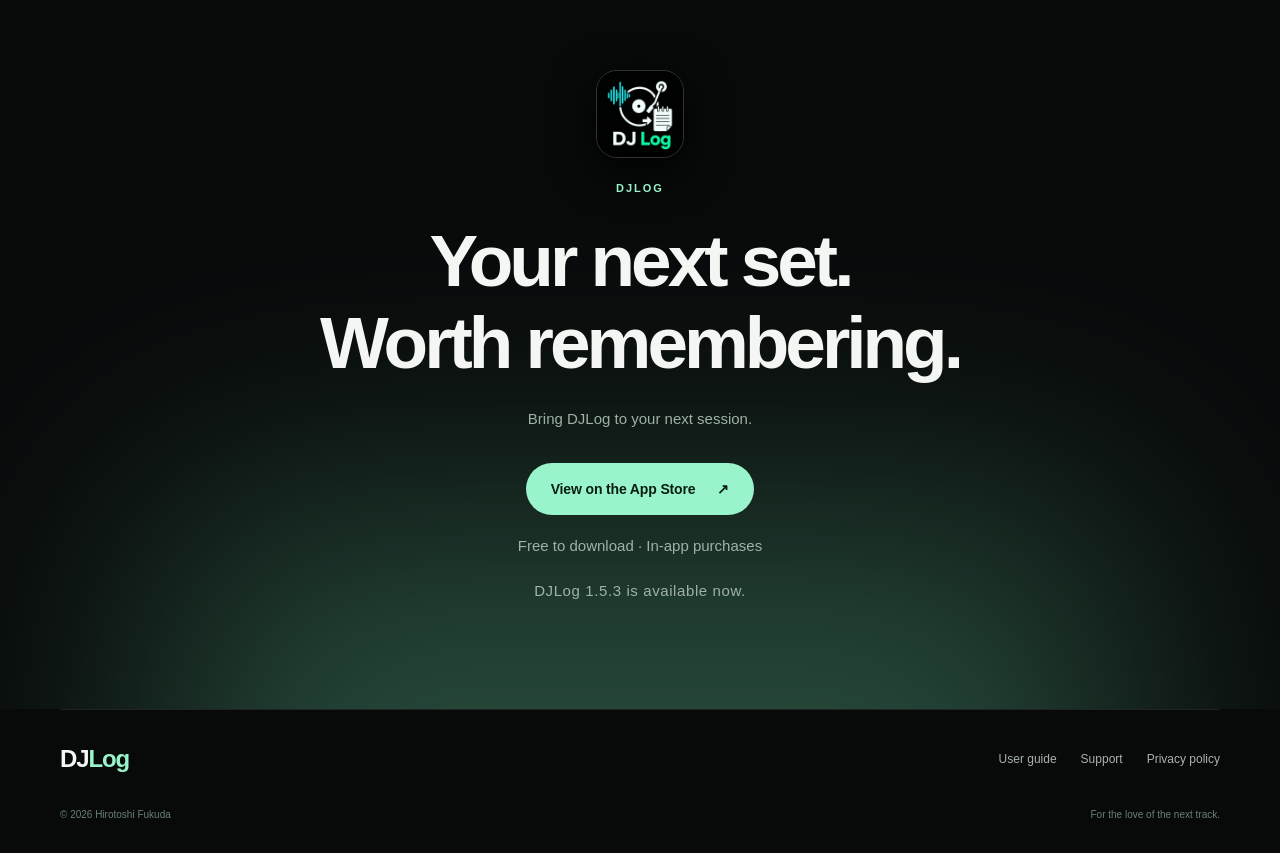
==== commit 6c838c40: "Update DJLog 1.5.3 promotion images and user guide" ====
--- a/index.html
+++ b/index.html
@@ -4,7 +4,7 @@
   <meta charset="utf-8">
   <meta name="viewport" content="width=device-width,initial-scale=1">
   <meta name="theme-color" content="#080a0a">
-  <meta name="description" content="Capture your music, rediscover your selections, and share your setlists. Meet DJLog 1.5 for iPhone.">
+  <meta name="description" content="Capture your music, rediscover your selections, and share your setlists. Meet DJLog 1.5.3 for iPhone.">
   <meta name="robots" content="noindex,nofollow">
   <meta property="og:title" content="DJLog — Play the moment. Keep the story.">
   <meta property="og:description" content="Your music. Your sets. Your story. Discover DJLog for iPhone.">
@@ -38,13 +38,13 @@
         <p class="hero-description" data-i18n="heroDescription">Stay in the mix. DJLog keeps track of the music,
 so you can relive every set.</p>
         <div class="hero-actions"><a class="button store-link" href="https://apps.apple.com/app/djlog/id6806450722"><span data-i18n="store">View on the App Store</span><span aria-hidden="true">↗</span></a><a class="text-link" href="#features"><span data-i18n="explore">Explore DJLog</span><span aria-hidden="true">↓</span></a></div>
-        <div class="preview-row"><p class="preview-note" data-i18n="preview">DJLog 1.5.1 is now available on the App Store</p><a class="button button-small testflight-link" href="https://testflight.apple.com/join/gEkGYNHJ" target="_blank" rel="noopener"><span data-i18n="testflightLink">Try new features on TestFlight</span><span aria-hidden="true">↗</span></a></div>
+        <div class="preview-row"><p class="preview-note" data-i18n="preview">DJLog 1.5.3 is now available on the App Store</p><a class="button button-small testflight-link" href="https://testflight.apple.com/join/gEkGYNHJ" target="_blank" rel="noopener"><span data-i18n="testflightLink">Try new features on TestFlight</span><span aria-hidden="true">↗</span></a></div>
       </div>
       <div class="hero-stage">
         <div class="halo" aria-hidden="true"></div><div class="orbit orbit-one" aria-hidden="true"></div><div class="orbit orbit-two" aria-hidden="true"></div>
         <div class="device device-left"><div class="device-screen"><img src="assets/screens/en/analysis.webp" data-screen="analysis" width="820" height="1783" alt="DJLog song analysis" fetchpriority="high"></div><i class="island" aria-hidden="true"></i></div>
         <div class="device device-right"><div class="device-screen"><img src="assets/screens/en/share.webp" data-screen="share" width="820" height="1783" alt="DJLog setlist sharing" fetchpriority="high"></div><i class="island" aria-hidden="true"></i></div>
-        <div class="device device-center"><div class="device-screen"><img src="assets/screens/en/main.webp" data-screen="main" width="820" height="1783" alt="DJLog music history" fetchpriority="high"></div><i class="island" aria-hidden="true"></i><i class="side-button" aria-hidden="true"></i></div>
+        <div class="device device-center"><div class="device-screen"><img src="assets/screens/en/main-bg.webp" data-screen="main" width="820" height="1783" alt="DJLog music history with BG button" fetchpriority="high"></div><i class="island" aria-hidden="true"></i><i class="side-button" aria-hidden="true"></i></div>
         <div class="stage-caption"><span class="tiny-line"></span><span data-i18n="stageCaption">Every track. A part of your story.</span></div>
       </div>
       <div class="pillars wrap"><a href="#capture"><span>01 /</span><strong data-i18n="capture">Capture</strong><span aria-hidden="true">↗</span></a><a href="#discover"><span>02 /</span><strong data-i18n="discover">Rediscover</strong><span aria-hidden="true">↗</span></a><a href="#share"><span>03 /</span><strong data-i18n="share">Share</strong><span aria-hidden="true">↗</span></a></div>
@@ -62,6 +62,11 @@
       <div class="section-heading"><p class="eyebrow">01 / <span data-i18n="capture">Capture</span></p><h2 id="capture-title" data-i18n="captureTitle">You play.
 DJLog listens.</h2><p data-i18n="captureDescription">Recognize the music around you and build a track history.
 Set an automatic interval and stay in your flow.</p></div>
+      <article class="bg-feature" aria-labelledby="bg-title">
+        <div><span class="mini-label" data-i18n="bgLabel">BG MODE</span><h3 id="bg-title" data-i18n="bgTitle">Keep listening.
+Even with the screen locked.</h3></div>
+        <div class="bg-feature-copy"><p data-i18n="bgDescription">Tap BG to recognize music while your screen is locked or you use another app. Set an end timer and check the latest track on your Lock Screen or supported Dynamic Island.</p><p class="bg-plan" data-i18n="bgPlan">Two free starts each month. In 1.5.3, choose a monthly or one-time purchase for unlimited BG starts and no ads.</p><a class="text-link" href="manual.html#bg-mode"><span data-i18n="bgGuide">How to use BG mode</span><span aria-hidden="true">↗</span></a></div>
+      </article>
       <div class="feature-grid">
         <article class="feature-card original-card">
           <div class="card-copy"><span class="mini-label" data-i18n="originalLabel">YOUR SOUND, RECOGNIZED</span><h3 data-i18n="originalTitle">Your originals.
@@ -85,16 +90,16 @@
 
     <section class="gallery-section section" id="gallery" aria-labelledby="gallery-title"><div class="wrap gallery-heading"><div><p class="eyebrow" data-i18n="galleryLabel">A CLOSER LOOK</p><h2 id="gallery-title" data-i18n="galleryTitle">A little detail.
 A lot to discover.</h2></div><div class="gallery-controls"><button type="button" id="gallery-prev" aria-label="Previous images">←</button><button type="button" id="gallery-next" aria-label="Next images">→</button></div></div><div class="gallery-track" id="gallery-track" tabindex="0" aria-label="DJLog screenshot gallery">
-      <figure><img src="assets/gallery/en/1.webp" data-poster="1" loading="lazy" width="660" height="1434" alt="Music recognition"><figcaption><span>01</span><span data-i18n="poster1">Keep track of every track.</span></figcaption></figure>
-      <figure><img src="assets/gallery/en/2.webp" data-poster="2" loading="lazy" width="660" height="1434" alt="Swipe actions and recognition interval"><figcaption><span>02</span><span data-i18n="poster2">Swipe. Sort. Done.</span></figcaption></figure>
+      <figure><img src="assets/gallery/en/1-bg.webp" data-poster="1" loading="lazy" width="660" height="1434" alt="Music recognition"><figcaption><span>01</span><span data-i18n="poster1">Keep track of every track.</span></figcaption></figure>
+      <figure><img src="assets/gallery/en/2-bg.webp" data-poster="2" loading="lazy" width="660" height="1434" alt="Swipe actions and recognition interval"><figcaption><span>02</span><span data-i18n="poster2">Swipe. Sort. Done.</span></figcaption></figure>
       <figure><img src="assets/gallery/en/3.webp" data-poster="3" loading="lazy" width="660" height="1434" alt="Manual song entry"><figcaption><span>03</span><span data-i18n="poster3">Missing a track? Add it yourself.</span></figcaption></figure>
       <figure><img src="assets/gallery/en/4.webp" data-poster="4" loading="lazy" width="660" height="1434" alt="Original song analysis"><figcaption><span>04</span><span data-i18n="poster4">Your originals. Recognized.</span></figcaption></figure>
       <figure><img src="assets/gallery/en/5.webp" data-poster="5" loading="lazy" width="660" height="1434" alt="Past sets and selection trends"><figcaption><span>05</span><span data-i18n="poster5">Your past sets. Always within reach.</span></figcaption></figure>
       <figure><img src="assets/gallery/en/6.webp" data-poster="6" loading="lazy" width="660" height="1434" alt="Setlist sharing"><figcaption><span>06</span><span data-i18n="poster6">Your setlist. Ready to share.</span></figcaption></figure>
-    </div><p class="gallery-note wrap" data-i18n="galleryNote">Screens shown are from DJLog 1.5. App screens are shown in English.</p></section>
+    </div><p class="gallery-note wrap" data-i18n="galleryNote">Screens are from the DJLog 1.5 series, including BG mode. App screens are shown in English.</p></section>
 
     <section class="download" id="download"><div class="download-glow" aria-hidden="true"></div><div class="wrap"><img class="app-icon" src="assets/icon.webp" alt="DJLog" width="88" height="88" loading="lazy"><p class="eyebrow">DJLog</p><h2 data-i18n="downloadTitle">Your next set.
-Worth remembering.</h2><p data-i18n="downloadDescription">Bring DJLog to your next session.</p><a class="button store-link" href="https://apps.apple.com/app/djlog/id6806450722"><span data-i18n="store">View on the App Store</span><span aria-hidden="true">↗</span></a><p class="download-note" data-i18n="downloadNote">Free to download · In-app purchases</p><p class="preview-note" data-i18n="releaseNote">DJLog 1.5.1 is available now.</p></div></section>
+Worth remembering.</h2><p data-i18n="downloadDescription">Bring DJLog to your next session.</p><a class="button store-link" href="https://apps.apple.com/app/djlog/id6806450722"><span data-i18n="store">View on the App Store</span><span aria-hidden="true">↗</span></a><p class="download-note" data-i18n="downloadNote">Free to download · In-app purchases</p><p class="preview-note" data-i18n="releaseNote">DJLog 1.5.3 is available now.</p></div></section>
   </main>
   <footer class="footer wrap"><div class="footer-top"><a class="brand" href="#">DJ<span class="mint">Log</span></a><div class="footer-links"><a href="https://fukuda0329-droid.github.io/manual.html" data-page="manual" data-i18n="manualLink">User guide</a><a href="https://fukuda0329-droid.github.io/support.html" data-page="support" data-i18n="supportLink">Support</a><a href="https://fukuda0329-droid.github.io/privacy-policy.html" data-page="privacy-policy" data-i18n="privacyLink">Privacy policy</a></div></div><div class="footer-bottom"><p>© 2026 Hirotoshi Fukuda</p><p data-i18n="footerTag">For the love of the next track.</p></div></footer>
   <noscript><p class="noscript-note">This page is shown in English. Enable JavaScript to choose a language.</p></noscript>
--- a/styles.css
+++ b/styles.css
@@ -10,3 +10,5 @@
 /* Keep the guide reachable at the top when desktop navigation is hidden. */
 .mobile-manual{display:none}
 @media(max-width:700px){.header{height:104px}.nav{height:65px}.mobile-manual{display:flex;align-items:center;justify-content:center;height:39px;border-top:1px solid var(--line);color:var(--mint);font-size:12px;font-weight:600}}
+
+.bg-feature{display:grid;grid-template-columns:1fr 1fr;gap:42px;padding:36px 40px;margin-bottom:24px;border:1px solid #8de7bc36;border-radius:24px;background:linear-gradient(120deg,#142a20,#111915)}.bg-feature h3{font-size:clamp(26px,3vw,38px);line-height:1.25;letter-spacing:-.04em;white-space:pre-line;margin-top:16px}.bg-feature-copy p{font-size:14px;color:var(--muted);line-height:1.8}.bg-feature-copy .bg-plan{font-size:12px;color:#a2b7aa;margin-top:14px}.bg-feature .text-link{margin-top:20px;font-size:13px;color:var(--mint)}@media(max-width:700px){.bg-feature{grid-template-columns:1fr;gap:22px;padding:30px;margin-bottom:16px}}
